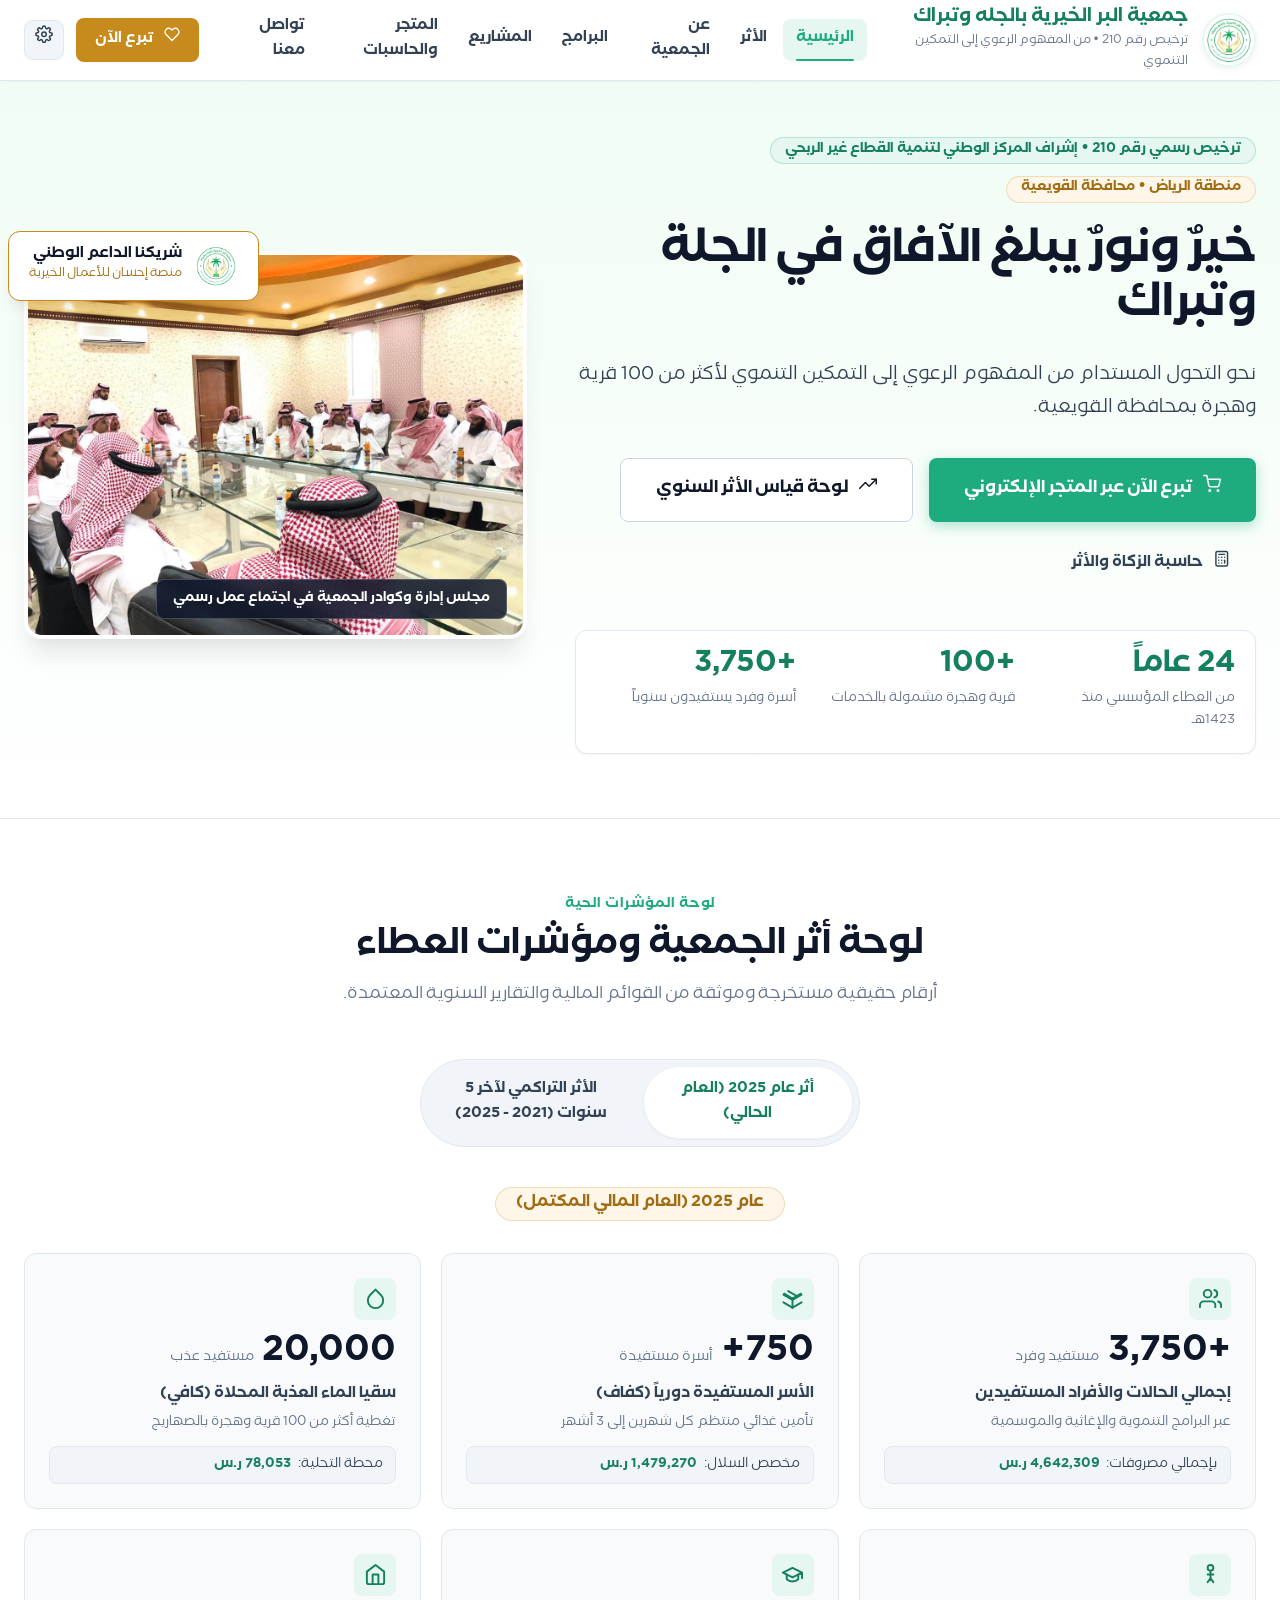
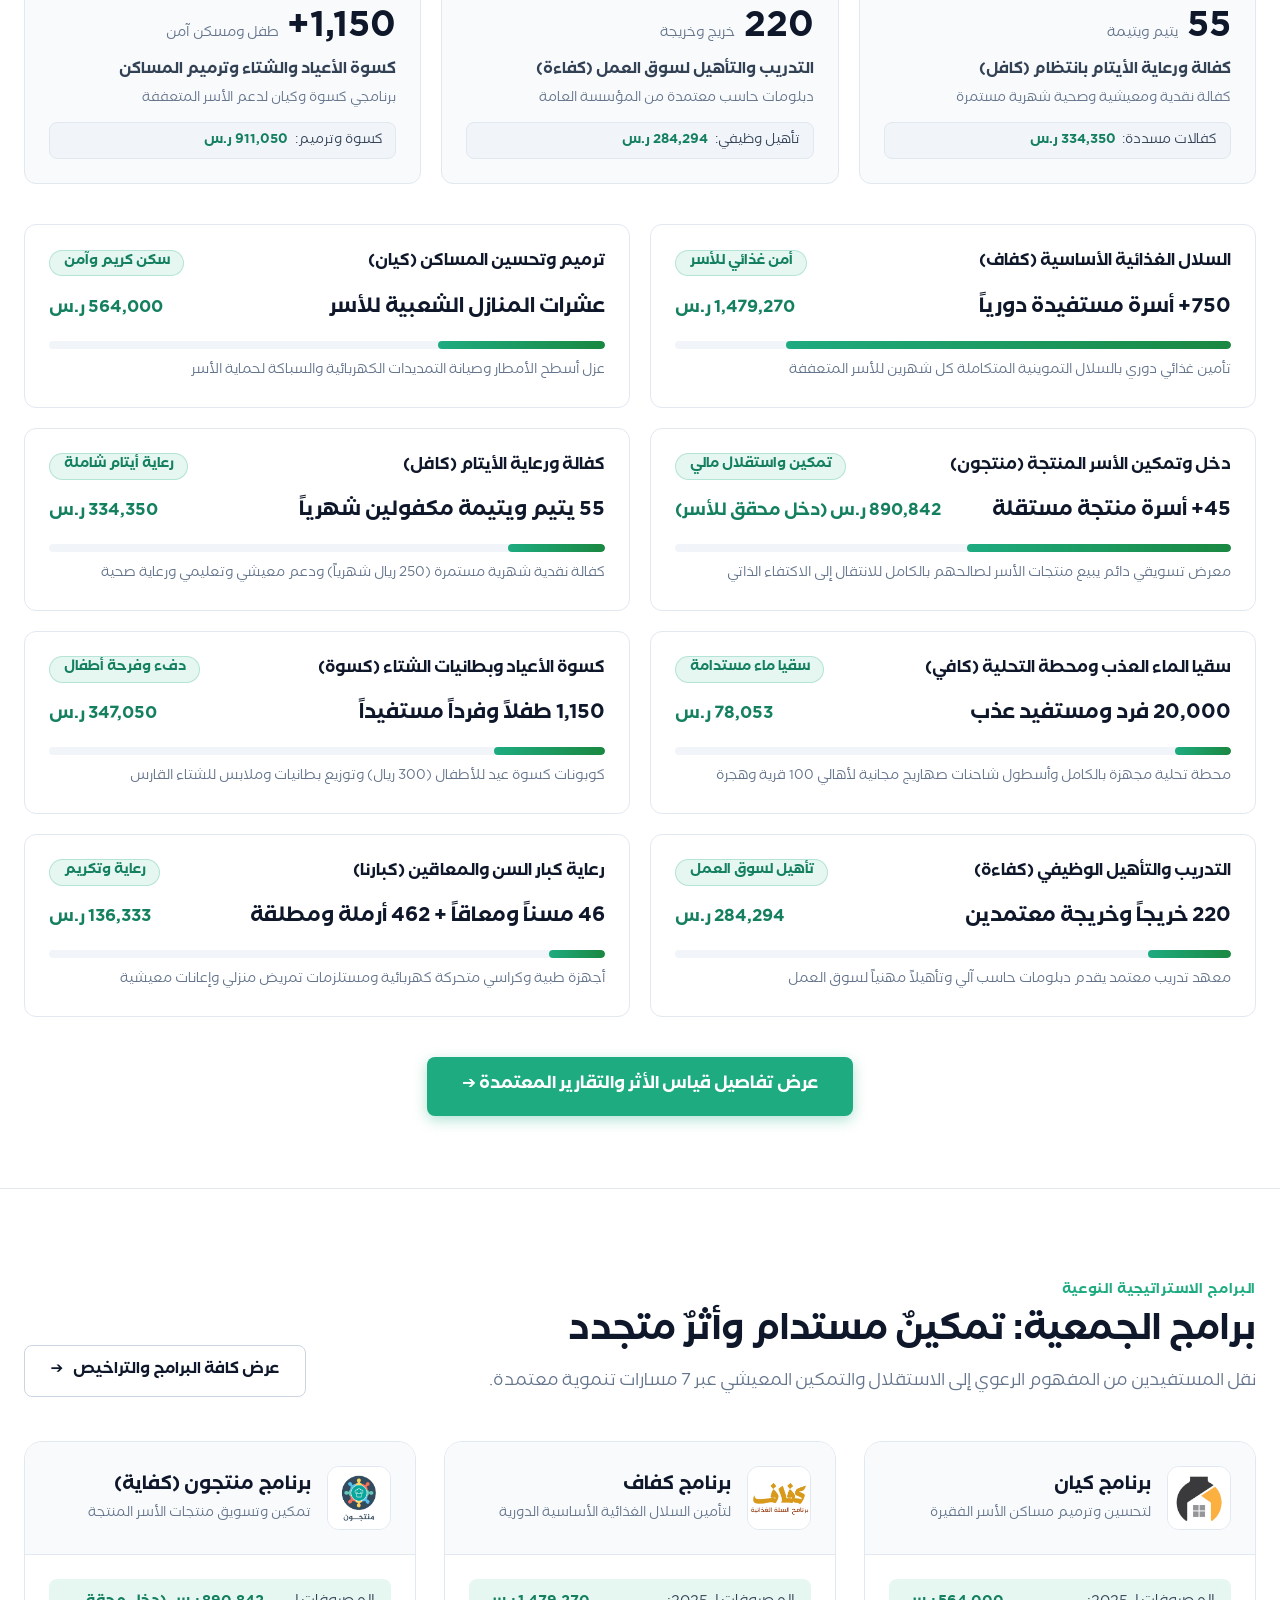
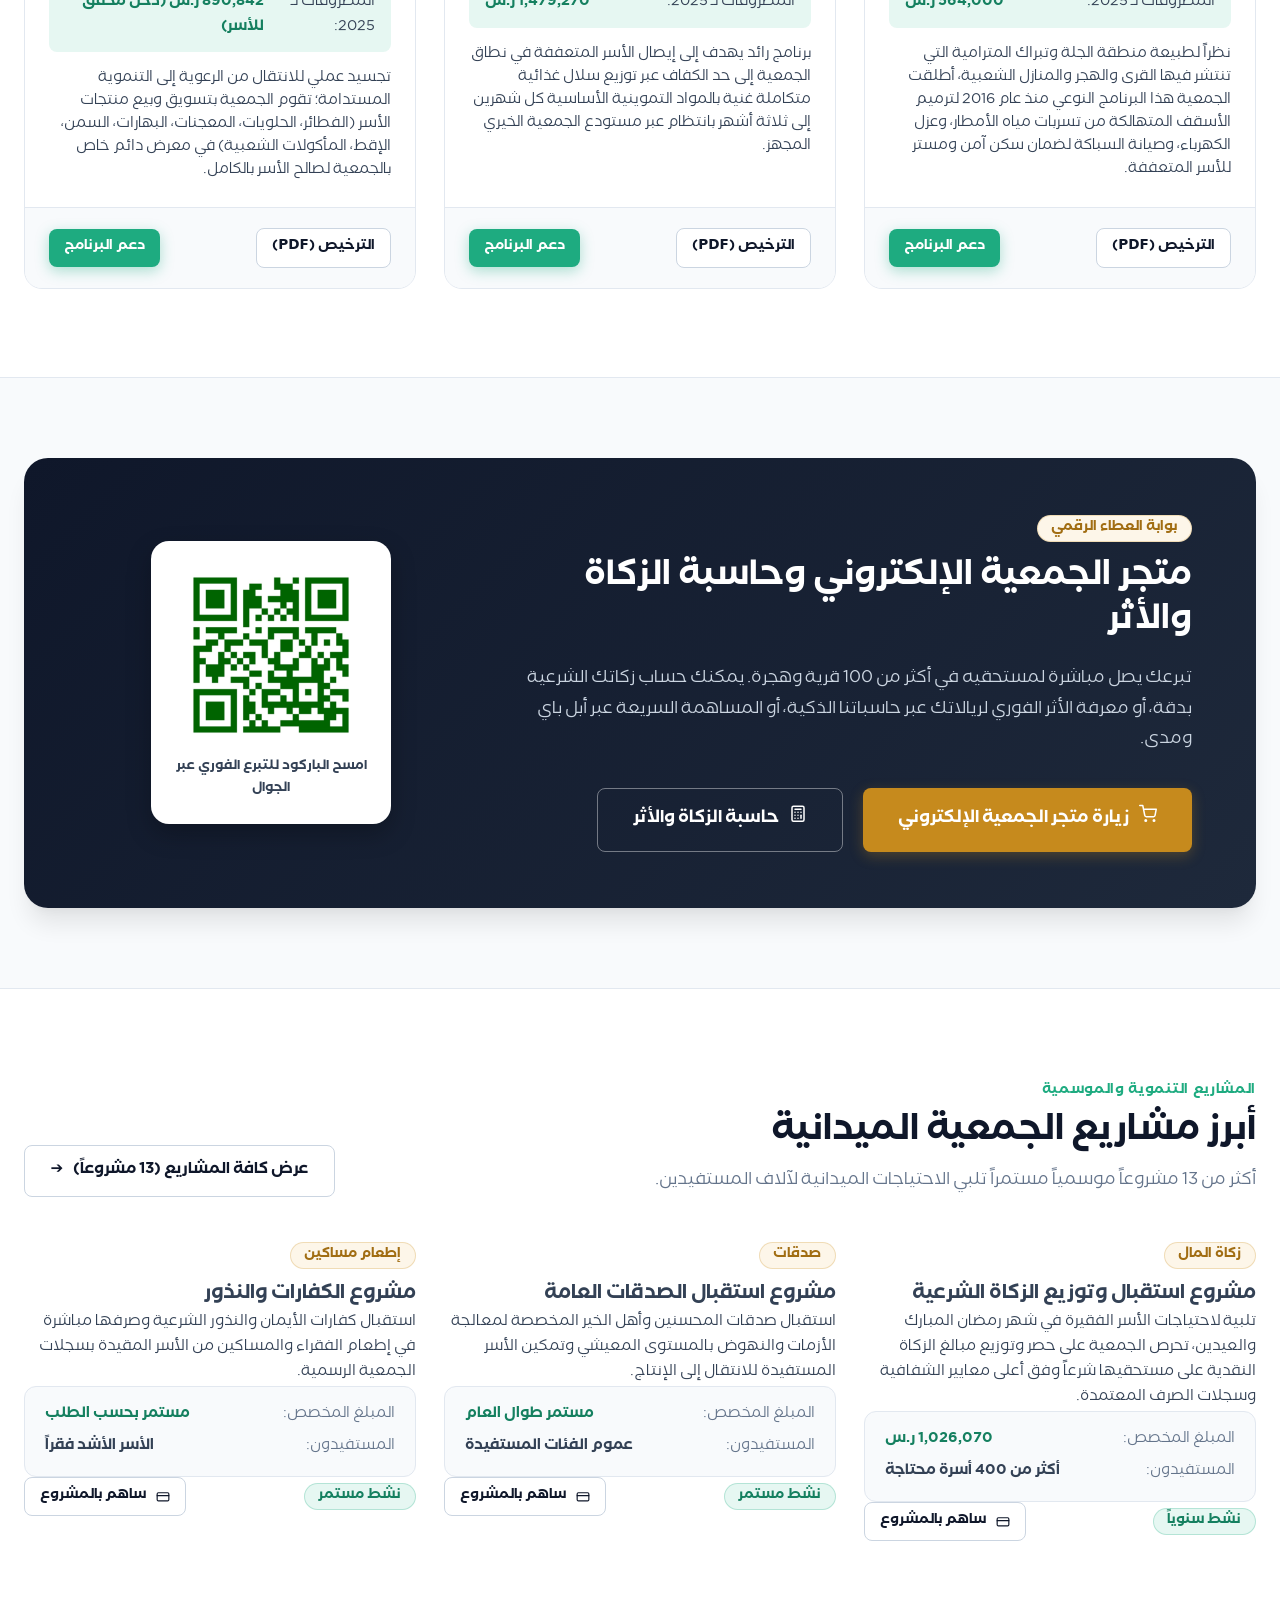
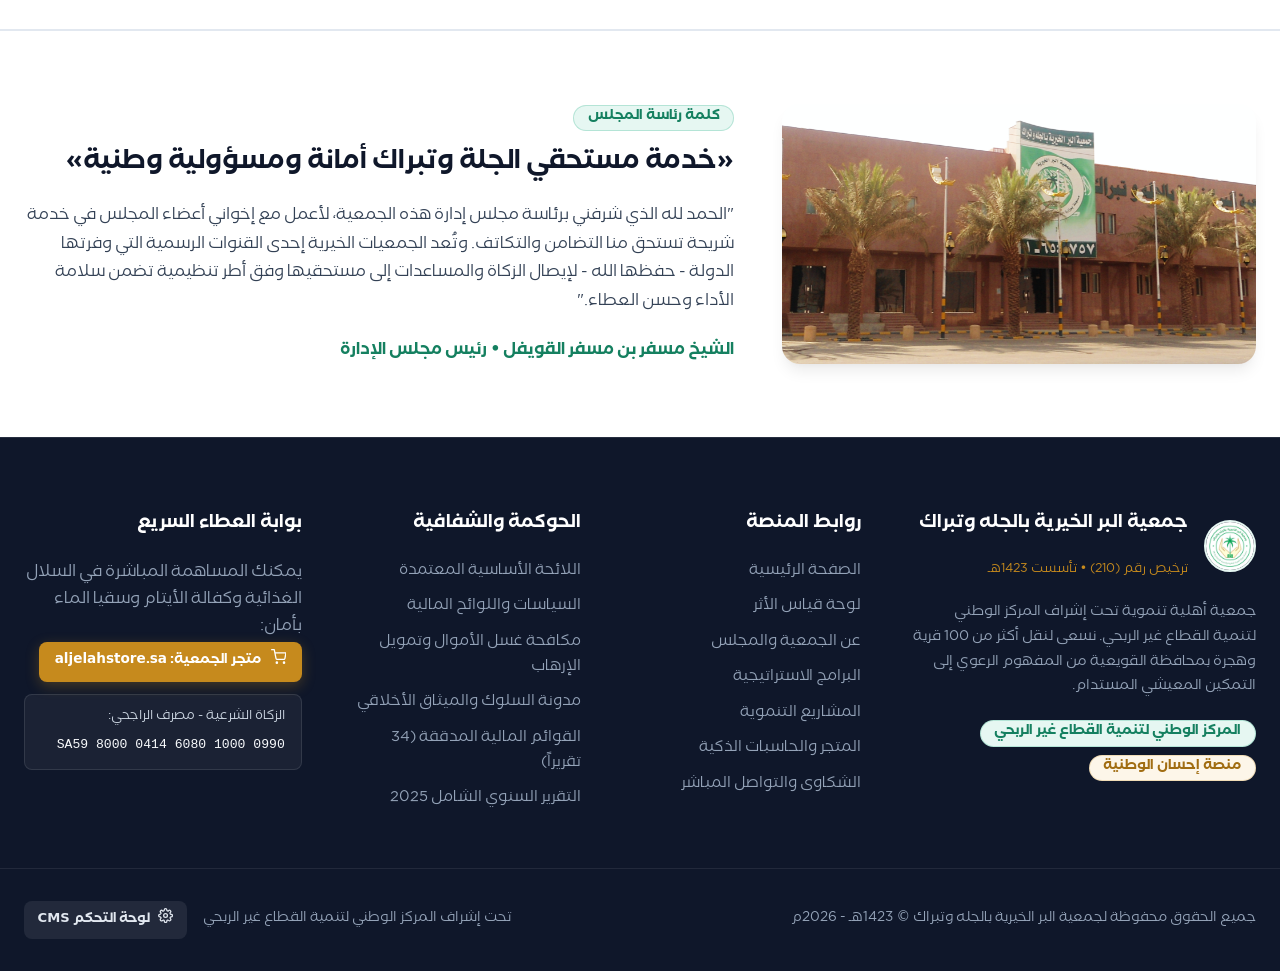
==== index.html @ cb722a80 "feat: complete digital platform and full admin CMS suite for Al-Jelah & Tebrak Charity Society (Lice" ====
<!DOCTYPE html>
<html lang="ar" dir="rtl">
<head>
  <meta charset="UTF-8">
  <meta name="viewport" content="width=device-width, initial-scale=1.0">
  <meta http-equiv="X-UA-Compatible" content="ie=edge">
  <title>جمعية البر الخيرية بالجله وتبراك | ترخيص رقم 210</title>
  <meta name="description" content="البوابة الرسمية لجمعية البر الخيرية بالجله وتبراك - ترخيص رقم 210. من المفهوم الرعوي إلى التمكين التنموي لأكثر من 100 قرية وهجرة بمحافظة القويعية.">

  <!-- Favicon -->
  <link rel="icon" type="image/jpeg" href="assets/favicon-32x32.jpeg">
  <link rel="apple-touch-icon" href="assets/favicon-180x180.jpeg">

  <!-- Stylesheet -->
  <link rel="stylesheet" href="css/style.css">
</head>
<body>

  <!-- Accessibility Skip Link -->
  <a href="#main-content" class="skip-link">تخطي إلى المحتوى الرئيسي</a>

  <!-- Main Sticky Header -->
  <header class="site-header">
    <div class="container header-container">
      <a href="#home" class="brand-identity">
        <img src="assets/cropped-logo-emblem.jpeg" alt="شعار جمعية البر الخيرية بالجله وتبراك" class="brand-logo-img">
        <div class="brand-text-block">
          <span class="brand-title-ar">جمعية البر الخيرية بالجله وتبراك</span>
          <span class="brand-meta-sub">ترخيص رقم 210 • من المفهوم الرعوي إلى التمكين التنموي</span>
        </div>
      </a>

      <!-- Desktop & Mobile Navigation -->
      <nav class="main-nav" aria-label="التنقل الرئيسي">
        <a href="#home" class="nav-link active">الرئيسية</a>
        <a href="#impact" class="nav-link">الأثر</a>
        <a href="#about" class="nav-link">عن الجمعية</a>
        <a href="#programs" class="nav-link">البرامج</a>
        <a href="#projects" class="nav-link">المشاريع</a>
        <a href="#store" class="nav-link">المتجر والحاسبات</a>
        <a href="#contact" class="nav-link">تواصل معنا</a>
      </nav>

      <div class="header-actions">
        <a href="https://aljelahstore.sa" target="_blank" rel="noopener noreferrer" class="btn btn-store-nav">
          <span id="nav-btn-icon"></span>
          <span>تبرع الآن</span>
        </a>
        <a href="admin.html" class="header-admin-quick-btn" title="لوحة التحكم">
          <span id="nav-admin-icon"></span>
        </a>
        <button id="mobile-menu-toggle-btn" class="mobile-menu-toggle" aria-label="فتح القائمة المتنقلة">
          <span id="mobile-menu-icon"></span>
        </button>
      </div>
    </div>
  </header>

  <!-- Mobile Navigation Backdrop Overlay -->
  <div id="mobile-nav-backdrop" class="mobile-nav-backdrop"></div>

  <!-- Main Dynamic SPA Content -->
  <main id="main-content">

    <!-- ======================================================================
         VIEW 1: الرئيسية (Home View)
         ====================================================================== -->
    <section id="view-home" class="view-section active">
      <!-- Hero Section with Authentic Cadres Collective Photo & Building -->
      <div class="hero-section">
        <div class="container hero-grid">
          <div class="hero-copy">
            <div class="hero-badge-row">
              <span id="hero-badge-tag" class="badge badge-primary">مسجلة بوزارة الموارد البشرية والمركز الوطني برقم 210</span>
              <span class="badge badge-gold">منطقة الرياض • محافظة القويعية</span>
            </div>
            <h1 id="hero-title-text" class="hero-title">
              خيرٌ ونورٌ يبلغ الآفاق في <span class="highlight">الجلة وتبراك</span>
            </h1>
            <p id="hero-subtitle-text" class="hero-subtitle">
              تسعى الجمعية إلى دعم الفقراء وتمكين الأسر المحتاجة للوصول إلى الخدمات الأساسية، ومعالجة الأسباب الجذرية للفقر وسوء المعيشة من خلال برامج تنموية مدروسة لنقل المجتمع المحيط من المفهوم الرعوي إلى المفهوم التنموي المستدام.
            </p>
            <div class="hero-ctas">
              <a href="https://aljelahstore.sa" target="_blank" rel="noopener noreferrer" class="btn btn-primary btn-lg">
                <span class="hero-cta-cart-icon"></span>
                <span>تبرع الآن عبر المتجر الإلكتروني</span>
              </a>
              <a href="#impact" class="btn btn-outline btn-lg">
                <span class="hero-cta-impact-icon"></span>
                <span>لوحة قياس الأثر السنوي</span>
              </a>
              <a href="#store" class="btn btn-ghost">
                <span class="hero-cta-calc-icon"></span>
                <span>حاسبة الزكاة والأثر</span>
              </a>
            </div>

            <!-- Stats Mini Banner -->
            <div class="hero-stats-banner">
              <div class="hero-stat-card">
                <span id="hero-stat-years-val" class="hero-stat-number">24 عاماً</span>
                <span class="hero-stat-label">من العطاء المؤسسي منذ 1423هـ</span>
              </div>
              <div class="hero-stat-card">
                <span id="hero-stat-villages-val" class="hero-stat-number">+100</span>
                <span class="hero-stat-label">قرية وهجرة مشمولة بالخدمات</span>
              </div>
              <div class="hero-stat-card">
                <span id="hero-stat-beneficiaries-val" class="hero-stat-number">+3,750</span>
                <span class="hero-stat-label">أسرة وفرد يستفيدون سنوياً</span>
              </div>
            </div>
          </div>

          <!-- Hero Real Collective Photo Asset -->
          <div class="hero-visual-card">
            <div class="hero-float-badge">
              <img src="assets/cropped-logo-emblem.jpeg" alt="شعار الجمعية" class="icon-emblem">
              <div class="hero-float-text">
                <h4>شريكنا الداعم الوطني</h4>
                <p>منصة إحسان للأعمال الخيرية</p>
              </div>
            </div>
            <div class="hero-main-photo-frame">
              <img id="hero-team-img" src="assets/Dp9qjadXQAEfX3C.jpg" alt="مجلس إدارة وكوادر جمعية البر الخيرية بالجله وتبراك" class="hero-cadre-photo">
              <div class="hero-photo-tag">مجلس إدارة وكوادر الجمعية في اجتماع عمل رسمي</div>
            </div>
          </div>
        </div>
      </div>

      <!-- Impact Dashboard Section (Toggleable: Current Year vs 5 Years) -->
      <div class="impact-dashboard-section">
        <div class="container">
          <div class="section-head">
            <span class="section-eyebrow">لوحة المؤشرات الحية</span>
            <h2 class="section-title">لوحة أثر الجمعية ومؤشرات العطاء</h2>
            <p class="section-desc">أرقام حقيقية مستخرجة وموثقة من القوائم المالية والتقارير السنوية المعتمدة.</p>
          </div>

          <!-- Dashboard Switcher Toggle -->
          <div class="dashboard-toggle-bar">
            <button id="btn-impact-current" class="dashboard-toggle-btn active">أثر عام 2025 (العام الحالي)</button>
            <button id="btn-impact-five" class="dashboard-toggle-btn">الأثر التراكمي لآخر 5 سنوات (2021 - 2025)</button>
          </div>

          <div style="text-align: center; margin-bottom: 2rem;">
            <span id="impact-period-label" class="badge badge-gold" style="font-size: 1rem; padding: 0.5rem 1.25rem;">
              عام 2025 (العام المالي المكتمل)
            </span>
          </div>

          <!-- Key 6 Primary Balanced Dual Impact Cards -->
          <div class="dashboard-key-kpis">
            <!-- Card 1: Total Cases & Beneficiaries -->
            <div class="kpi-metric-card">
              <div class="kpi-icon-pill" id="home-kpi-icon-cases"></div>
              <div>
                <span id="kpi-beneficiaries-val" class="kpi-value-huge">+3,750</span>
                <span class="kpi-unit">مستفيد وفرد</span>
              </div>
              <div class="kpi-title">إجمالي الحالات والأفراد المستفيدين</div>
              <div class="kpi-subtext">عبر البرامج التنموية والإغاثية والموسمية</div>
              <div class="kpi-card-financial-tag">
                <span>بإجمالي مصروفات:</span>
                <strong id="kpi-disbursed-val">4,642,309 ر.س</strong>
              </div>
            </div>

            <!-- Card 2: Periodic Families (Kafaf) -->
            <div class="kpi-metric-card">
              <div class="kpi-icon-pill" id="home-kpi-icon-families"></div>
              <div>
                <span id="kpi-families-val" class="kpi-value-huge">750+</span>
                <span class="kpi-unit">أسرة مستفيدة</span>
              </div>
              <div class="kpi-title">الأسر المستفيدة دورياً (كفاف)</div>
              <div class="kpi-subtext">تأمين غذائي منتظم كل شهرين إلى 3 أشهر</div>
              <div class="kpi-card-financial-tag">
                <span>مخصص السلال:</span>
                <strong id="kpi-families-tag">1,479,270 ر.س</strong>
              </div>
            </div>

            <!-- Card 3: Water Beneficiaries (Kafi) -->
            <div class="kpi-metric-card">
              <div class="kpi-icon-pill" id="home-kpi-icon-water"></div>
              <div>
                <span id="kpi-water-val" class="kpi-value-huge">20,000</span>
                <span class="kpi-unit">مستفيد عذب</span>
              </div>
              <div class="kpi-title">سقيا الماء العذبة المحلاة (كافي)</div>
              <div class="kpi-subtext">تغطية أكثر من 100 قرية وهجرة بالصهاريج</div>
              <div class="kpi-card-financial-tag">
                <span>محطة التحلية:</span>
                <strong id="kpi-water-tag">78,053 ر.س</strong>
              </div>
            </div>

            <!-- Card 4: Orphans Sponsorship (Kafel) -->
            <div class="kpi-metric-card">
              <div class="kpi-icon-pill" id="home-kpi-icon-orphans"></div>
              <div>
                <span id="kpi-orphans-val" class="kpi-value-huge">55</span>
                <span class="kpi-unit">يتيم ويتيمة</span>
              </div>
              <div class="kpi-title">كفالة ورعاية الأيتام بانتظام (كافل)</div>
              <div class="kpi-subtext">كفالة نقدية ومعيشية وصحية شهرية مستمرة</div>
              <div class="kpi-card-financial-tag">
                <span>كفالات مسددة:</span>
                <strong id="kpi-orphans-tag">334,350 ر.س</strong>
              </div>
            </div>

            <!-- Card 5: Vocational & Computer Training (Kafaa) -->
            <div class="kpi-metric-card">
              <div class="kpi-icon-pill" id="home-kpi-icon-training"></div>
              <div>
                <span id="kpi-training-val" class="kpi-value-huge">220</span>
                <span class="kpi-unit">خريج وخريجة</span>
              </div>
              <div class="kpi-title">التدريب والتأهيل لسوق العمل (كفاءة)</div>
              <div class="kpi-subtext">دبلومات حاسب معتمدة من المؤسسة العامة</div>
              <div class="kpi-card-financial-tag">
                <span>تأهيل وظيفي:</span>
                <strong id="kpi-training-tag">284,294 ر.س</strong>
              </div>
            </div>

            <!-- Card 6: Clothing & Housing (Keswa & Keyan) -->
            <div class="kpi-metric-card">
              <div class="kpi-icon-pill" id="home-kpi-icon-housing"></div>
              <div>
                <span id="kpi-housing-val" class="kpi-value-huge">1,150+</span>
                <span class="kpi-unit">طفل ومسكن آمن</span>
              </div>
              <div class="kpi-title">كسوة الأعياد والشتاء وترميم المساكن</div>
              <div class="kpi-subtext">برنامجي كسوة وكيان لدعم الأسر المتعففة</div>
              <div class="kpi-card-financial-tag">
                <span>كسوة وترميم:</span>
                <strong id="kpi-housing-tag">911,050 ر.س</strong>
              </div>
            </div>
          </div>

          <!-- Sector Breakdown Progress Grid -->
          <div id="impact-breakdown-container" class="dashboard-breakdown-grid">
            <!-- Dynamically populated from data.js -->
          </div>

          <div style="text-align: center; margin-top: 2.5rem;">
            <a href="#impact" class="btn btn-primary btn-lg">عرض تفاصيل قياس الأثر والتقارير المعتمدة ➔</a>
          </div>
        </div>
      </div>

      <!-- Featured Strategic Programs Section -->
      <div class="featured-programs-section">
        <div class="container">
          <div class="section-head-split">
            <div>
              <span class="section-eyebrow">البرامج الاستراتيجية النوعية</span>
              <h2 class="section-title">برامج الجمعية: تمكينٌ مستدام وأثرٌ متجدد</h2>
              <p class="section-desc">نقل المستفيدين من المفهوم الرعوي إلى الاستقلال والتمكين المعيشي عبر 7 مسارات تنموية معتمدة.</p>
            </div>
            <a href="#programs" class="btn btn-outline">
              <span>عرض كافة البرامج والتراخيص</span>
              <span class="icon-arrow">➔</span>
            </a>
          </div>

          <div id="home-programs-highlights" class="programs-grid-clean">
            <!-- Dynamically populated from data.js -->
          </div>
        </div>
      </div>

      <!-- Dedicated Store Callout Section (مساحة مخصصة وأنيقة لمتجر الجمعية والحاسبات) -->
      <div class="home-store-callout-section">
        <div class="container">
          <div class="store-callout-card">
            <div class="store-callout-content">
              <span class="badge badge-gold">بوابة العطاء الرقمي</span>
              <h3 class="store-callout-title">متجر الجمعية الإلكتروني وحاسبة الزكاة والأثر</h3>
              <p class="store-callout-desc">
                تبرعك يصل مباشرة لمستحقيه في أكثر من 100 قرية وهجرة. يمكنك حساب زكاتك الشرعية بدقة، أو معرفة الأثر الفوري لريالاتك عبر حاسباتنا الذكية، أو المساهمة السريعة عبر أبل باي ومدى.
              </p>
              <div class="store-callout-actions">
                <a href="https://aljelahstore.sa" target="_blank" rel="noopener noreferrer" class="btn btn-secondary btn-lg">
                  <span id="callout-cart-icon"></span>
                  <span>زيارة متجر الجمعية الإلكتروني</span>
                </a>
                <a href="#store" class="btn btn-outline btn-lg store-callout-calc-btn">
                  <span id="callout-calc-icon"></span>
                  <span>حاسبة الزكاة والأثر</span>
                </a>
              </div>
            </div>

            <div class="store-callout-qr">
              <div class="qr-preview-box">
                <img src="assets/barcode-store-300x300.png" alt="باركود متجر جمعية البر بالجله وتبراك" class="qr-preview-img">
                <span class="qr-label">امسح الباركود للتبرع الفوري عبر الجوال</span>
              </div>
            </div>
          </div>
        </div>
      </div>

      <!-- Featured Projects Section (Full Width Balanced Grid) -->
      <div class="featured-projects-section">
        <div class="container">
          <div class="section-head-split">
            <div>
              <span class="section-eyebrow">المشاريع التنموية والموسمية</span>
              <h2 class="section-title">أبرز مشاريع الجمعية الميدانية</h2>
              <p class="section-desc">أكثر من 13 مشروعاً موسمياً مستمراً تلبي الاحتياجات الميدانية لآلاف المستفيدين.</p>
            </div>
            <a href="#projects" class="btn btn-outline">
              <span>عرض كافة المشاريع (13 مشروعاً)</span>
              <span class="icon-arrow">➔</span>
            </a>
          </div>

          <div id="home-projects-highlights" class="projects-grid-clean">
            <!-- Dynamically populated from data.js -->
          </div>
        </div>
      </div>

      <!-- Leadership Statement Section -->
      <div style="background: #FFFFFF; padding: 4.5rem 0; border-top: 1px solid var(--color-border);">
        <div class="container" style="display: grid; grid-template-columns: 0.8fr 1.2fr; gap: 3rem; align-items: center;">
          <div>
            <img id="hero-bldg-img" src="assets/building-e1592208490220.png" alt="مقر جمعية البر الخيرية بالجله وتبراك" style="border-radius: var(--radius-lg); box-shadow: var(--shadow-lg); width: 100%; height: 260px; object-fit: cover;">
          </div>
          <div>
            <span class="badge badge-primary">كلمة رئاسة المجلس</span>
            <h3 style="font-size: 1.6rem; font-weight: 700; color: var(--color-text-title); margin: 0.75rem 0 1rem;">
              «خدمة مستحقي الجلة وتبراك أمانة ومسؤولية وطنية»
            </h3>
            <p style="font-size: 1rem; color: var(--color-text-body); line-height: 1.8; margin-bottom: 1.25rem;">
              "الحمد لله الذي شرفني برئاسة مجلس إدارة هذه الجمعية، لأعمل مع إخواني أعضاء المجلس في خدمة شريحة تستحق منا التضامن والتكاتف. وتُعد الجمعيات الخيرية إحدى القنوات الرسمية التي وفرتها الدولة - حفظها الله - لإيصال الزكاة والمساعدات إلى مستحقيها وفق أطر تنظيمية تضمن سلامة الأداء وحسن العطاء."
            </p>
            <div style="font-weight: 700; color: var(--color-primary-dark);">الشيخ مسفر بن مسفر القويفل • رئيس مجلس الإدارة</div>
          </div>
        </div>
      </div>
    </section>

    <!-- ======================================================================
         VIEW 2: صفحة الأثر (Impact & KPIs View)
         ====================================================================== -->
    <section id="view-impact" class="view-section">
      <div class="container" style="padding: 4rem 1.5rem;">
        <div class="section-head">
          <span class="section-eyebrow">مؤشرات الأثر والإنجاز الميداني</span>
          <h2 class="section-title">أثر الجمعية التنموي والإنساني بالأرقام المعتمدة</h2>
          <p class="section-desc">
            نظام رصد وتقييم أثر التدخلات الخيرية والتنموية في أكثر من 100 قرية وهجرة بمركز الجلة وتبراك.
          </p>
        </div>

        <!-- Geographic Reach Card -->
        <div style="background: #FFFFFF; border: 1px solid var(--color-border); border-radius: var(--radius-xl); padding: 2.5rem; margin-bottom: 3rem; box-shadow: var(--shadow-sm);">
          <div style="display: flex; justify-content: space-between; align-items: center; margin-bottom: 1.5rem; flex-wrap: wrap; gap: 1rem;">
            <div>
              <span class="badge badge-gold">التغطية الجغرافية</span>
              <h3 style="font-size: 1.5rem; font-weight: 700; color: var(--color-text-title); margin-top: 0.5rem;">
                نطاق خدمات يمتد لأكثر من 100 قرية وهجرة
              </h3>
            </div>
            <span class="badge badge-primary" style="font-size: 0.95rem; padding: 0.5rem 1rem;">من حدود المزاحمية حتى القويعية</span>
          </div>
          <p style="color: var(--color-text-body); font-size: 0.95rem; line-height: 1.8; margin-bottom: 1.5rem;">
            يمتد نطاق خدمات الجمعية بمركز الجلة وتبراك على طريق مكة السريع (مخرج 14) ليشمل القرى والهجر التالية: 
            <strong>الجلة، تبراك، حلاة الجلة، قنيفذاء، الشدادية، الزهوة، جفن، ضب، حضينان، القرارة، الخبراء، فهاق، البيان، اللغفية، الشلوي، مشرفة، الخنافر، الخالدية، الوسطى، النباه، أم طليح، الروضة، السلمانية، السالمية، المانعية، الرفيعة، المرانية، آل راجح، العلياء، النطعان، الجديدة، آل حارث، العنادية، الزهرة، الصيهد، العماج، عشق بن شفلوت، المشاعلة، ذيب بن شفلوت، الأبرقية، الظافرية، عفرية، الخفق الجنوبي، الخلايق، الحوطة، النخيل، الشذوانية، لؤلؤة الجلة، الزبيرة، المعمورة، الضياغم، آل ظبية، نجد، الريان، الحمضة، البينة، ظلماء، البرحية، الحراضة، آل عفيص، سلطانة، بن نومة، الكمر، اللغف، مصيقرة، الكلا، آل مانعة، وغيرها من الهجر.</strong>
          </p>
        </div>

        <!-- KPI Breakdown by Strategic Goals (Human Scale First) -->
        <div style="display: grid; grid-template-columns: repeat(3, 1fr); gap: 1.5rem; margin-bottom: 3rem;">
          <div class="bento-cell">
            <span class="badge badge-primary">الأمن الغذائي للأسر</span>
            <div style="font-size: 2.2rem; font-weight: 700; color: var(--color-primary-dark); margin: 0.75rem 0;">750+ أسرة مكفولة</div>
            <h4 style="font-weight: 700; font-size: 1.05rem;">سلال كفاف بمخصص: 1,479,270 ر.س</h4>
            <p class="bento-desc">توزيع سلال تموينية متكاملة كل شهرين إلى ثلاثة أشهر لضمان أمن واستقرار الأسر المتعففة في أكثر من 100 قرية.</p>
          </div>

          <div class="bento-cell">
            <span class="badge badge-gold">السكن الكريم وتأهيل المنازل</span>
            <div style="font-size: 2.2rem; font-weight: 700; color: var(--color-secondary-dark); margin: 0.75rem 0;">عشرات المنازل الشعبية</div>
            <h4 style="font-weight: 700; font-size: 1.05rem;">صيانة وترميم الأسقف بمبلغ: 564,000 ر.س</h4>
            <p class="bento-desc">إصلاح أسطح وعوازل الأمطار وصيانة التمديدات الكهربائية والسباكة للمنازل لحمايتهم من أخطار السيول والطقس.</p>
          </div>

          <div class="bento-cell">
            <span class="badge badge-indigo">التمكين والإنتاج الذاتي</span>
            <div style="font-size: 2.2rem; font-weight: 700; color: var(--color-indigo); margin: 0.75rem 0;">45+ أسرة منتجة مستقلة</div>
            <h4 style="font-weight: 700; font-size: 1.05rem;">دخل محقق للأسر بلغ: 890,842 ر.س</h4>
            <p class="bento-desc">تسويق وبيع منتجات الأسر في معرض الجمعية الدائم، مما نقلهم من تلقي المساعدات إلى الاستقلال المالي والإنتاج.</p>
          </div>
        </div>

        <!-- Additional KPI Cards (Cases & Beneficiaries Prominent) -->
        <div style="display: grid; grid-template-columns: repeat(4, 1fr); gap: 1.25rem;">
          <div class="kpi-metric-card">
            <span class="kpi-value-huge">55</span>
            <span class="kpi-unit">يتيم ويتيمة</span>
            <div class="kpi-title">كفالة ورعاية الأيتام بانتظام</div>
            <div class="kpi-subtext">كفالة نقدية شهرية بمخصص: <strong>334,350 ريال</strong></div>
          </div>
          <div class="kpi-metric-card">
            <span class="kpi-value-huge">1,150</span>
            <span class="kpi-unit">طفل ومستفيد</span>
            <div class="kpi-title">كسوة الأعياد وبطانيات الشتاء</div>
            <div class="kpi-subtext">كسوة للأطفال وبطانيات بمخصص: <strong>347,050 ريال</strong></div>
          </div>
          <div class="kpi-metric-card">
            <span class="kpi-value-huge">220</span>
            <span class="kpi-unit">خريج وخريجة</span>
            <div class="kpi-title">التدريب والتأهيل لسوق العمل</div>
            <div class="kpi-subtext">دبلومات حاسب معتمدة بمصروفات: <strong>284,294 ريال</strong></div>
          </div>
          <div class="kpi-metric-card">
            <span class="kpi-value-huge">46+</span>
            <span class="kpi-unit">مسناً ومعاقاً وأرملة</span>
            <div class="kpi-title">رعاية كبار السن والمعاقين</div>
            <div class="kpi-subtext">أجهزة ومستلزمات طبية بمبلغ: <strong>136,333 ريال</strong></div>
          </div>
        </div>
      </div>
    </section>

    <!-- ======================================================================
         VIEW 3: عن الجمعية (About Us View)
         ====================================================================== -->
    <section id="view-about" class="view-section">
      <div class="container" style="padding: 4rem 1.5rem;">
        <div class="section-head">
          <span class="section-eyebrow">منظومة الحوكمة والشفافية</span>
          <h2 class="section-title">عن جمعية البر الخيرية بالجله وتبراك</h2>
          <p class="section-desc">
            تأسست بقرار معالي وزير الشؤون الاجتماعية رقم 210 وتاريخ 1423/12/06هـ تحت إشراف المركز الوطني لتنمية القطاع غير الربحي.
          </p>
        </div>

        <!-- Subnav Filter Tabs -->
        <div class="about-subnav-bar">
          <button class="about-subnav-btn active" data-about-tab="overview">نظرة عامة والنشأة</button>
          <button class="about-subnav-btn" data-about-tab="board">مجلس الإدارة</button>
          <button class="about-subnav-btn" data-about-tab="assembly">الجمعية العمومية</button>
          <button class="about-subnav-btn" data-about-tab="committees">اللجان العاملة</button>
          <button class="about-subnav-btn" data-about-tab="governance">اللوائح والسياسات</button>
          <button class="about-subnav-btn" data-about-tab="reports">التقارير السنوية</button>
          <button class="about-subnav-btn" data-about-tab="financial">التقارير المالية والميزانيات</button>
        </div>

        <!-- Tab 1: Overview -->
        <div id="about-panel-overview" class="about-tab-content">
          <div style="background: #FFFFFF; border: 1px solid var(--color-border); border-radius: var(--radius-xl); padding: 2.5rem; margin-bottom: 2rem;">
            <h3 style="font-size: 1.5rem; font-weight: 700; color: var(--color-text-title); margin-bottom: 1rem;">
              رسالتنا ومسؤوليتنا الاجتماعية
            </h3>
            <p style="font-size: 1.05rem; line-height: 1.9; color: var(--color-text-body); margin-bottom: 1.5rem;">
              تأسست الجمعية طبقاً لأحكام لائحة الجمعيات والمؤسسات الخيرية بقرار من معالي وزير الشؤون الاجتماعية رقم 210 في السادس من شهر ذي الحجة لعام 1423هـ لتنطلق في مسؤولياتها تجاه العمل الاجتماعي في نطاق عملها بمركز الجلة وتبراك ومحافظة القويعية.
            </p>
            <p style="font-size: 1.05rem; line-height: 1.9; color: var(--color-text-body);">
              تسعى الجمعية إلى دعم الفقراء وتمكين الأسر المحتاجة للوصول إلى الخدمات الأساسية، ومعالجة الأسباب الجذرية للفقر وسوء المعيشة من خلال برامج تنموية مدروسة لنقل المجتمع المحيط من المفهوم الرعوي إلى المفهوم التنموي الذي يحقق لهم عيشة كريمة مناسبة ومستقرة.
            </p>
          </div>
        </div>

        <!-- Tab 2: Board Members -->
        <div id="about-panel-board" class="about-tab-content" style="display: none;">
          <div style="margin-bottom: 1.5rem; display: flex; justify-content: space-between; align-items: center; flex-wrap: wrap; gap: 1rem;">
            <div>
              <h3 style="font-size: 1.4rem; font-weight: 700;">أعضاء مجلس الإدارة للدورة الحالية</h3>
              <p style="color: var(--color-text-muted); font-size: 0.9rem;">معتمد بقرار ومحضر الجمعية العمومية</p>
            </div>
            <div style="display: flex; gap: 0.5rem; flex-wrap: wrap;">
              <a href="https://aljelah.com/wp-content/uploads/2026/05/20230خطاب-إعتماد-المجلس.pdf" target="_blank" rel="noopener noreferrer" class="btn btn-outline btn-sm">
                <span>خطاب اعتماد المجلس (PDF)</span>
              </a>
              <a href="https://aljelah.com/wp-content/uploads/2026/05/محضر-الحمعية-العمومية-العادية-للعام-2026م.pdf" target="_blank" rel="noopener noreferrer" class="btn btn-outline btn-sm">
                <span>محضر الجمعية العمومية للترشيح (PDF)</span>
              </a>
            </div>
          </div>
          <div id="about-board-container" class="board-grid">
            <!-- Dynamically populated from data.js -->
          </div>
        </div>

        <!-- Tab 3: General Assembly (40 Members) -->
        <div id="about-panel-assembly" class="about-tab-content" style="display: none;">
          <div style="background: #FFFFFF; border: 1px solid var(--color-border); border-radius: var(--radius-xl); padding: 2.5rem;">
            <div style="display: flex; justify-content: space-between; align-items: center; margin-bottom: 1.5rem; flex-wrap: wrap; gap: 1rem;">
              <div>
                <h3 style="font-size: 1.4rem; font-weight: 700;">أعضاء الجمعية العمومية (40 عضواً رسمياً)</h3>
                <p style="color: var(--color-text-muted); font-size: 0.9rem;">تتكون الجمعية العمومية لجمعية البر الخيرية بالجله وتبراك من الأعضاء التاليين المسجلين:</p>
              </div>
              <span class="badge badge-primary">سجل الأعضاء المعتمد</span>
            </div>
            <div id="about-assembly-container" class="assembly-tags-grid">
              <!-- Dynamically populated with 40 members -->
            </div>
          </div>
        </div>

        <!-- Tab 4: Working Committees -->
        <div id="about-panel-committees" class="about-tab-content" style="display: none;">
          <div id="about-committees-container">
            <!-- Dynamically populated from data.js -->
          </div>
        </div>

        <!-- Tab 5: Governance Policies & Bylaws (10 Chapters) -->
        <div id="about-panel-governance" class="about-tab-content" style="display: none;">
          <div style="margin-bottom: 1.5rem; display: flex; justify-content: space-between; align-items: center; flex-wrap: wrap; gap: 1rem;">
            <div>
              <span class="badge badge-gold">دليل الحوكمة واللوائح الأساسية</span>
              <h3 style="font-size: 1.4rem; font-weight: 700; margin-top: 0.5rem;">
                اللوائح والسياسات المعتمدة (طبقاً لنظام الجمعيات الأهلية)
              </h3>
              <p style="color: var(--color-text-muted); font-size: 0.95rem;">
                بناءً على محضر اجتماع مجلس الإدارة رقم (3) المتضمن اتخاذ الإجراءات اللازمة لحوكمة العمل، تتضمن الجمعية 10 لوائح وسياسات رئيسية:
              </p>
            </div>
            <button id="btn-open-gov-explorer" class="btn btn-primary" onclick="openGovernanceExplorerModal()">
              <span>فتح القائمة الشاملة لجميع اللوائح بأبوابها وبنودها</span>
            </button>
          </div>
          <div id="about-governance-container" class="governance-policy-list">
            <!-- Dynamically populated with 10 policy items -->
          </div>
        </div>

        <!-- Tab 6: Annual Reports -->
        <div id="about-panel-reports" class="about-tab-content" style="display: none;">
          <div style="display: grid; grid-template-columns: repeat(3, 1fr); gap: 1.5rem;">
            <div class="bento-cell">
              <span class="badge badge-primary">تقرير عام 2025</span>
              <h3 class="bento-title">التقرير السنوي الشامل 2025</h3>
              <p class="bento-desc">
                يحكي تقرير الجمعية السنوي الإنجازات التي حققتها الجمعية خلال العام المنصرم، وتفاصيل البرامج والمشاريع وحالتها وعدد المستفيدين (24 صفحة كاملة).
              </p>
              <div style="margin-top: 1.5rem;">
                <a href="https://aljelah.com/wp-content/uploads/2026/01/تقرير-الجمعية-الجديد.pdf" target="_blank" rel="noopener noreferrer" class="btn btn-primary btn-sm">
                  <span>تحميل التقرير (PDF)</span>
                </a>
              </div>
            </div>

            <div class="bento-cell">
              <span class="badge badge-gold">تقرير عام 2020</span>
              <h3 class="bento-title">التقرير السنوي 2020</h3>
              <p class="bento-desc">
                يوثق برامج الإغاثة والتدخلات الاجتماعية في مركز الجلة وتبراك خلال عام الجائحة، والمساعدات الطارئة (22 صفحة).
              </p>
              <div style="margin-top: 1.5rem;">
                <a href="https://aljelah.com/wp-content/uploads/2026/01/التقرير-السنوي-2020.pdf" target="_blank" rel="noopener noreferrer" class="btn btn-outline btn-sm">
                  <span>تحميل التقرير (PDF)</span>
                </a>
              </div>
            </div>

            <div class="bento-cell">
              <span class="badge badge-indigo">الوثيقة التشغيلية</span>
              <h3 class="bento-title">الخطة التشغيلية الاستراتيجية</h3>
              <p class="bento-desc">
                الخطة المعتمدة لمسارات العمل الاجتماعي، والمؤشرات الكمية والنوعية لبرامج كفاف وكيان وكفاءة.
              </p>
              <div style="margin-top: 1.5rem;">
                <a href="https://aljelah.com/wp-content/uploads/2022/06/الخطة-التشغيلية.pdf" target="_blank" rel="noopener noreferrer" class="btn btn-outline btn-sm">
                  <span>تحميل الخطة التشغيلية (PDF)</span>
                </a>
              </div>
            </div>
          </div>
        </div>

        <!-- Tab 7: Financial Disclosures Archive (34 Audited Disclosures) -->
        <div id="about-panel-financial" class="about-tab-content" style="display: none;">
          <div style="margin-bottom: 1.5rem; display: flex; justify-content: space-between; align-items: center; flex-wrap: wrap; gap: 1rem;">
            <div>
              <h3 style="font-size: 1.4rem; font-weight: 700;">سجل القوائم المالية والميزانيات المدققة</h3>
              <p style="color: var(--color-text-muted); font-size: 0.9rem;">إفصاح مالي شفاف يشمل الميزانيات السنوية والتقارير الربعية من 2019 إلى 2026</p>
            </div>
            <span class="badge badge-primary">34 مستنداً مالياً رسمياً</span>
          </div>
          <div class="financial-table-wrapper">
            <table class="financial-table">
              <thead>
                <tr>
                  <th>السنة المالية</th>
                  <th>الفترة</th>
                  <th>نوع التقرير</th>
                  <th>الحالة والاعتماد</th>
                  <th>روابط التحميل المباشر</th>
                </tr>
              </thead>
              <tbody id="about-financial-tbody">
                <!-- Dynamically populated from data.js -->
              </tbody>
            </table>
          </div>
        </div>
      </div>
    </section>

    <!-- ======================================================================
         VIEW 4: متجر الجمعية والحاسبات (Store, Calculators & Volunteering)
         ====================================================================== -->
    <section id="view-store" class="view-section">
      <!-- Store Modern Bright Hero Banner -->
      <div class="store-hero-banner-modern">
        <div class="container store-hero-grid-modern">
          <div class="store-hero-copy">
            <span class="badge badge-gold">بوابة التبرع الرسمية المعتمدة</span>
            <h2 class="store-modern-title">
              متجر جمعية البر بالجله وتبراك الإلكتروني
            </h2>
            <p class="store-modern-desc">
              مساهمتك المباشرة تصنع فارقاً حقيقياً وفورياً في دعم الأسر المتعففة، كفالة الأيتام، صيانة وترميم المنازل، وسقيا الماء لأكثر من 100 قرية وهجرة. التبرع متاح بضغطة زر واحدة عبر أبل باي ومدى والبطاقات الائتمانية.
            </p>
            <div class="store-modern-cta-row">
              <a href="https://aljelahstore.sa" target="_blank" rel="noopener noreferrer" class="btn btn-secondary btn-lg">
                <span id="store-hero-cart-icon"></span>
                <span>الدخول لمتجر الجمعية المعتمد (aljelahstore.sa)</span>
              </a>
              <a href="#store-calc-section" class="btn btn-outline btn-lg">
                <span id="store-hero-calc-icon"></span>
                <span>الانتقال للحاسبات الذكية</span>
              </a>
            </div>
          </div>

          <!-- Store QR Code Direct Box -->
          <div class="store-qr-card-modern">
            <img src="assets/barcode-store-300x300.png" alt="باركود متجر جمعية البر بالجله وتبراك" class="store-qr-img-modern">
            <strong style="font-size: 1.05rem; color: var(--color-text-title); margin-top: 0.75rem;">امسح الباركود للتبرع الفوري</strong>
            <span style="font-size: 0.82rem; color: var(--color-text-muted); margin-top: 0.25rem;">
              يوجه هاتفك مباشرة لمتجر الجمعية المعتمد
            </span>
          </div>
        </div>
      </div>

      <!-- Store Impact Metrics Strip -->
      <div class="store-impact-dashboard-box">
        <div class="container">
          <div class="section-head" style="margin-bottom: 2.5rem;">
            <span class="section-eyebrow">إحصائيات العطاء الرقمي</span>
            <h3 class="section-title">لوحة أثر المتجر الإلكتروني والبوابة الرقمية</h3>
            <p class="section-desc">مؤشرات فورية ترصد حركة العطاء الرقمي والمشاريع التنموية الممولة عبر متجر الجمعية.</p>
          </div>

          <div class="dashboard-key-kpis" style="margin-bottom: 2rem;">
            <div class="kpi-metric-card">
              <div class="kpi-icon-pill" id="store-kpi-icon-card"></div>
              <div>
                <span id="store-kpi-total-val" class="kpi-value-huge">1,842,500</span>
                <span class="kpi-unit">ريال</span>
              </div>
              <div class="kpi-title">إجمالي التبرعات عبر المتجر</div>
              <div class="kpi-subtext">تمويل مباشر لمشاريع وسلال الجمعية</div>
            </div>

            <div class="kpi-metric-card">
              <div class="kpi-icon-pill" id="store-kpi-icon-repeat"></div>
              <div>
                <span id="store-kpi-orders-val" class="kpi-value-huge">14,320</span>
                <span class="kpi-unit">عملية</span>
              </div>
              <div class="kpi-title">عمليات تبرع إلكترونية مكتملة</div>
              <div class="kpi-subtext">عبر مدى وأبل باي والبطاقات</div>
            </div>

            <div class="kpi-metric-card">
              <div class="kpi-icon-pill" id="store-kpi-icon-users"></div>
              <div>
                <span id="store-kpi-donors-val" class="kpi-value-huge">4,950+</span>
                <span class="kpi-unit">متبرع</span>
              </div>
              <div class="kpi-title">المتبرعون الرقميون النشطون</div>
              <div class="kpi-subtext">شركاء العطاء من جميع أنحاء المملكة</div>
            </div>

            <div class="kpi-metric-card">
              <div class="kpi-icon-pill" id="store-kpi-icon-target"></div>
              <div>
                <span id="store-kpi-projects-val" class="kpi-value-huge">28</span>
                <span class="kpi-unit">مشروعاً</span>
              </div>
              <div class="kpi-title">المشاريع الممولة رقمياً</div>
              <div class="kpi-subtext">اكتمل تمويلها بفضل المحسنين</div>
            </div>
          </div>

          <!-- Store Direct Impact Badges -->
          <div id="store-impact-badges-container" class="store-impact-tags-strip">
            <!-- Dynamically populated from data.js -->
          </div>
        </div>
      </div>

      <!-- Quick Donation Direct Opportunities (بدون embed نافذة وهمية) -->
      <div class="store-featured-showcase-section">
        <div class="container">
          <div class="section-head-split" style="margin-bottom: 2rem;">
            <div>
              <span class="section-eyebrow">فرص العطاء السريعة</span>
              <h3 class="section-title">فرص التبرع المباشرة عبر المتجر الإلكتروني</h3>
              <p class="section-desc">اختر مسار التبرع المطلوب وساهم بضغطة زر واحدة عبر الدفع الآمن بأبل باي ومدى.</p>
            </div>
            <a href="https://aljelahstore.sa" target="_blank" rel="noopener noreferrer" class="btn btn-primary">
              <span>عرض المتجر كاملاً ↗</span>
            </a>
          </div>

          <!-- Clean Product Grid -->
          <div id="store-featured-products-container" class="store-products-clean-grid">
            <!-- Dynamically populated from siteData.storeDashboard.featuredStoreLinks -->
          </div>
        </div>
      </div>

      <!-- Bank Accounts Reference Strip -->
      <div style="background: #FFFFFF; border-bottom: 1px solid var(--color-border); padding: 2rem 0;">
        <div class="container">
          <div style="text-align: center; margin-bottom: 1.5rem;">
            <span class="badge badge-primary">الحسابات البنكية الرسمية المعتمدة للإيداع المباشر</span>
          </div>
          <div id="store-bank-accounts-container" style="display: grid; grid-template-columns: repeat(3, 1fr); gap: 1rem;">
            <div style="background: var(--color-bg); padding: 1rem 1.25rem; border-radius: var(--radius-md); border: 1px solid var(--color-border);">
              <strong style="display: block; color: var(--color-primary-dark); font-size: 0.95rem;">الزكاة الشرعية - مصرف الراجحي</strong>
              <code style="font-size: 0.85rem; direction: ltr; display: block; margin-top: 0.25rem;">SA59 8000 0414 6080 1000 0990</code>
            </div>
            <div style="background: var(--color-bg); padding: 1rem 1.25rem; border-radius: var(--radius-md); border: 1px solid var(--color-border);">
              <strong style="display: block; color: var(--color-primary-dark); font-size: 0.95rem;">الصدقات العامة - مصرف الراجحي</strong>
              <code style="font-size: 0.85rem; direction: ltr; display: block; margin-top: 0.25rem;">SA15 8000 0414 6080 1001 0006</code>
            </div>
            <div style="background: var(--color-bg); padding: 1rem 1.25rem; border-radius: var(--radius-md); border: 1px solid var(--color-border);">
              <strong style="display: block; color: var(--color-primary-dark); font-size: 0.95rem;">كفالة الأيتام - مصرف الراجحي</strong>
              <code style="font-size: 0.85rem; direction: ltr; display: block; margin-top: 0.25rem;">SA06 8000 0414 6080 1000 0974</code>
            </div>
          </div>
        </div>
      </div>

      <!-- Calculators Section -->
      <div id="store-calc-section" class="container" style="padding: 4rem 1.5rem;">
        <div class="section-head">
          <span class="section-eyebrow">الحاسبات الذكية التفاعلية</span>
          <h2 class="section-title">حاسبة الزكاة وحاسبة أثر التبرع</h2>
          <p class="section-desc">احسب واجبك الشرعي واكتشف كم يصنع عطاؤك من أثر ملموس في حياة الأسر المحتاجة.</p>
        </div>

        <div class="calc-selector-nav">
          <button class="calc-tab-btn active" data-calc-tab="zakat">
            <span class="calc-tab-icon" id="tab-icon-zakat"></span>
            <span>حاسبة الزكاة الشرعية</span>
          </button>
          <button class="calc-tab-btn" data-calc-tab="impact">
            <span class="calc-tab-icon" id="tab-icon-impact"></span>
            <span>حاسبة الأثر التفاعلية</span>
          </button>
        </div>

        <!-- Calculator Panel 1: Zakat -->
        <div id="calc-view-zakat" class="calc-panel-view">
          <div class="calc-card-panel">
            <h3 style="font-size: 1.35rem; font-weight: 700; margin-bottom: 0.5rem;">حاسبة زكاة المال والذهب والتجارة</h3>
            <p style="font-size: 0.9rem; color: var(--color-text-muted); margin-bottom: 1.75rem;">
              يتم الحساب وفق النصاب الشرعي (85 غرام ذهب عيار 24) بنسبة 2.5% من إجمالي المال الحائل عليه الحول.
            </p>

            <div class="form-row">
              <div class="calc-input-group">
                <label class="calc-input-label">السيولة النقدية والأرصدة البنكية (ر.س)</label>
                <input type="number" id="zakat-cash-input" class="calc-input-field" placeholder="0" min="0">
              </div>
              <div class="calc-input-group">
                <label class="calc-input-label">عروض التجارة والبضائع المعدة للبيع (ر.س)</label>
                <input type="number" id="zakat-trade-input" class="calc-input-field" placeholder="0" min="0">
              </div>
            </div>

            <div class="form-row">
              <div class="calc-input-group">
                <label class="calc-input-label">وزن الذهب عيار 24 (بالغرام)</label>
                <input type="number" id="zakat-gold-24" class="calc-input-field" placeholder="0" min="0">
              </div>
              <div class="calc-input-group">
                <label class="calc-input-label">وزن الذهب عيار 21 (بالغرام)</label>
                <input type="number" id="zakat-gold-21" class="calc-input-field" placeholder="0" min="0">
              </div>
            </div>

            <div class="form-row">
              <div class="calc-input-group">
                <label class="calc-input-label">وزن الذهب عيار 18 (بالغرام)</label>
                <input type="number" id="zakat-gold-18" class="calc-input-field" placeholder="0" min="0">
              </div>
              <div class="calc-input-group">
                <label class="calc-input-label">وزن الفضة الخالصة (بالغرام)</label>
                <input type="number" id="zakat-silver-input" class="calc-input-field" placeholder="0" min="0">
              </div>
            </div>

            <!-- Result Box -->
            <div class="calc-result-box">
              <div class="calc-result-header">
                <div>
                  <span style="font-size: 0.9rem; color: var(--color-text-muted); display: block;">مقدار الزكاة الواجب إخراجها:</span>
                  <span id="zakat-due-amount" class="calc-result-huge">0 ر.س</span>
                </div>
                <span id="zakat-status-badge" class="badge badge-gold">أدخل المبالغ لحساب النصاب</span>
              </div>
              <div style="display: flex; justify-content: space-between; font-size: 0.85rem; color: var(--color-text-muted); border-top: 1px solid var(--color-border); padding-top: 0.75rem;">
                <span>إجمالي المال الخاضع: <strong id="zakat-total-wealth" style="color: var(--color-text-title);">0 ر.س</strong></span>
                <span>النصاب الشرعي المقدر: <strong id="zakat-nisab-threshold" style="color: var(--color-text-title);">28,900 ر.س</strong></span>
              </div>
              <div style="display: flex; gap: 0.75rem; flex-wrap: wrap; margin-top: 0.5rem;">
                <a href="https://aljelahstore.sa" target="_blank" rel="noopener noreferrer" class="btn btn-primary" style="flex: 1;">
                  <span id="zakat-card-pay-icon"></span>
                  <span>إخراج الزكاة الآن عبر المتجر المعتمد</span>
                </a>
              </div>
            </div>
          </div>
        </div>

        <!-- Calculator Panel 2: Impact Simulation -->
        <div id="calc-view-impact" class="calc-panel-view" style="display: none;">
          <div class="calc-card-panel">
            <h3 style="font-size: 1.35rem; font-weight: 700; margin-bottom: 0.5rem;">حاسبة أثر تبرعك المباشر</h3>
            <p style="font-size: 0.9rem; color: var(--color-text-muted); margin-bottom: 1.75rem;">
              حدد مبلغ تبرعك واكتشف كيف يترجم عطاؤك إلى خدمات أساسية وحياة كريمة للأسر في الجلة وتبراك:
            </p>

            <div class="calc-input-group">
              <label class="calc-input-label">مبلغ التبرع المقترح (ر.س):</label>
              <input type="number" id="impact-amount-input" class="calc-input-field" value="250" min="10" step="10">
              
              <div class="calc-presets-row">
                <span class="preset-chip preset-impact-chip" data-amount="50">50 ر.س</span>
                <span class="preset-chip preset-impact-chip" data-amount="100">100 ر.س</span>
                <span class="preset-chip preset-impact-chip active" data-amount="250">250 ر.س</span>
                <span class="preset-chip preset-impact-chip" data-amount="500">500 ر.س</span>
                <span class="preset-chip preset-impact-chip" data-amount="1000">1,000 ر.س</span>
                <span class="preset-chip preset-impact-chip" data-amount="2500">2,500 ر.س</span>
                <span class="preset-chip preset-impact-chip" data-amount="5000">5,000 ر.س</span>
              </div>
            </div>

            <div style="margin: 1.5rem 0;">
              <input type="range" id="impact-range-slider" min="50" max="5000" step="50" value="250" style="width: 100%; accent-color: var(--color-primary);">
            </div>

            <!-- Dynamic Simulation Grid -->
            <div class="impact-simulation-preview">
              <div class="impact-sim-card">
                <div class="impact-sim-icon" id="sim-icon-food"></div>
                <div>
                  <span style="font-size: 0.8rem; color: var(--color-text-muted); display: block;">أمن غذائي وسلال:</span>
                  <strong id="impact-sim-food" style="font-size: 1.1rem; color: var(--color-text-title);">25 يوم إطعام لأسرة</strong>
                </div>
              </div>

              <div class="impact-sim-card">
                <div class="impact-sim-icon" id="sim-icon-water"></div>
                <div>
                  <span style="font-size: 0.8rem; color: var(--color-text-muted); display: block;">سقيا ماء عذب:</span>
                  <strong id="impact-sim-water" style="font-size: 1.1rem; color: var(--color-text-title);">6,250 لتر ماء محلى</strong>
                </div>
              </div>

              <div class="impact-sim-card">
                <div class="impact-sim-icon" id="sim-icon-orphan"></div>
                <div>
                  <span style="font-size: 0.8rem; color: var(--color-text-muted); display: block;">كفالة يتيم:</span>
                  <strong id="impact-sim-orphan" style="font-size: 1.1rem; color: var(--color-text-title);">1.0 شهراً كفالة كاملة</strong>
                </div>
              </div>

              <div class="impact-sim-card">
                <div class="impact-sim-icon" id="sim-icon-clothes"></div>
                <div>
                  <span style="font-size: 0.8rem; color: var(--color-text-muted); display: block;">كسوة ودفء:</span>
                  <strong id="impact-sim-clothes" style="font-size: 1.1rem; color: var(--color-text-title);">0 كسوة عيد لطفل</strong>
                </div>
              </div>
            </div>

            <div style="margin-top: 2rem;">
              <a href="https://aljelahstore.sa" target="_blank" rel="noopener noreferrer" class="btn btn-secondary btn-lg" style="width: 100%;">
                <span id="sim-cart-launch-icon"></span>
                <span>التوجه للمتجر وصنع هذا الأثر الآن</span>
              </a>
            </div>
          </div>
        </div>

        <!-- Section 3: Donate Ideas or Time -->
        <div style="margin-top: 4.5rem;">
          <div class="form-card">
            <div style="text-align: center; margin-bottom: 2rem;">
              <span class="badge badge-gold">عطاء يتجاوز المال</span>
              <h3 style="font-size: 1.6rem; font-weight: 700; color: var(--color-text-title); margin-top: 0.5rem;">
                شاركنا بعقلك أو وقتك (تبرع بالأفكار أو التطوع)
              </h3>
              <p style="font-size: 0.95rem; color: var(--color-text-muted);">
                هل لديك فكرة مشروع تنموي أو ترغب في تقديم خبرتك وساعاتك التطوعية لخدمة مجتمع الجلة وتبراك؟ نرحب بعطائك.
              </p>
            </div>

            <form id="form-volunteer-ideas">
              <div class="form-row">
                <div class="form-group">
                  <label class="form-label" for="vol-name">الاسم الكريم *</label>
                  <input type="text" id="vol-name" class="form-input" required placeholder="مثال: عبدالله القحطاني">
                </div>
                <div class="form-group">
                  <label class="form-label" for="vol-email">البريد الإلكتروني *</label>
                  <input type="email" id="vol-email" class="form-input" required placeholder="name@example.com">
                </div>
              </div>

              <div class="form-row">
                <div class="form-group">
                  <label class="form-label" for="vol-phone">رقم الجوال *</label>
                  <input type="tel" id="vol-phone" class="form-input" required placeholder="05XXXXXXXX">
                </div>
                <div class="form-group">
                  <label class="form-label" for="vol-type">نوع المشاركة *</label>
                  <select id="vol-type" class="form-select">
                    <option value="تطوع بالوقت والجهد الميداني">تطوع بالوقت والجهد الميداني</option>
                    <option value="اقتراح فكرة مشروع أو مبادرة تنموية">اقتراح فكرة مشروع أو مبادرة تنموية</option>
                    <option value="استشارة مهنية أو تخصصية">استشارة مهنية أو تخصصية</option>
                  </select>
                </div>
              </div>

              <div class="form-row">
                <div class="form-group">
                  <label class="form-label" for="vol-spec">التخصص أو المهارة</label>
                  <input type="text" id="vol-spec" class="form-input" placeholder="مثال: هندسة، تسويق، تدريب، شؤون إدارية">
                </div>
                <div class="form-group">
                  <label class="form-label" for="vol-hours">الساعات المتاحة شهرياً (في حال التطوع)</label>
                  <input type="text" id="vol-hours" class="form-input" placeholder="مثال: 10 ساعات شهرياً">
                </div>
              </div>

              <div class="form-group">
                <label class="form-label" for="vol-details">تفاصيل الفكرة أو طبيعة العطاء *</label>
                <textarea id="vol-details" class="form-textarea" required placeholder="اشرح لنا فكرتك أو كيف ترغب في مساندة أهداف الجمعية..."></textarea>
              </div>

              <button type="submit" class="btn btn-primary btn-lg" style="width: 100%;">
                <span>إرسال المشاركة إلى الجمعية</span>
              </button>
            </form>
          </div>
        </div>
      </div>
    </section>

    <!-- ======================================================================
         VIEW 5: المشاريع (Seasonal & Developmental Projects)
         ====================================================================== -->
    <section id="view-projects" class="view-section">
      <div class="container" style="padding: 4rem 1.5rem;">
        <div class="section-head">
          <span class="section-eyebrow">عطاء متجدد على مدار العام</span>
          <h2 class="section-title">المشاريع التنموية والموسمية</h2>
          <p class="section-desc">
            تقدم جمعية البر بالجله وتبراك أكثر من 13 مشروعاً تلبي الاحتياجات الطارئة والموسمية للمستفيدين.
          </p>
        </div>

        <!-- Projects Impact Dashboard Block (أثر المشاريع) -->
        <div class="projects-impact-dashboard-box" style="margin-bottom: 3.5rem;">
          <div style="margin-bottom: 1.5rem;">
            <span class="badge badge-gold">لوحة أثر المشاريع الميدانية</span>
            <h3 style="font-size: 1.35rem; font-weight: 700; color: var(--color-text-title); margin-top: 0.5rem;">
              الأثر المحقق للمشاريع التنموية والموسمية بالأرقام المعتمدة
            </h3>
          </div>

          <div class="dashboard-key-kpis">
            <div class="kpi-metric-card">
              <div class="kpi-icon-pill" id="proj-kpi-icon-wallet"></div>
              <div>
                <span id="proj-kpi-budget-val" class="kpi-value-huge">3,892,000</span>
                <span class="kpi-unit">ريال</span>
              </div>
              <div class="kpi-title">مخصصات المشاريع المنفذة</div>
              <div class="kpi-subtext">توزعت على 13 مساراً تنموياً وموسمياً</div>
            </div>

            <div class="kpi-metric-card">
              <div class="kpi-icon-pill" id="proj-kpi-icon-users"></div>
              <div>
                <span id="proj-kpi-beneficiaries-val" class="kpi-value-huge">48,500+</span>
                <span class="kpi-unit">مستفيد</span>
              </div>
              <div class="kpi-title">إجمالي المستفيدين من المشاريع</div>
              <div class="kpi-subtext">أفراد وأسر في القرى والهجر المائة</div>
            </div>

            <div class="kpi-metric-card">
              <div class="kpi-icon-pill" id="proj-kpi-icon-list"></div>
              <div>
                <span id="proj-kpi-count-val" class="kpi-value-huge">13</span>
                <span class="kpi-unit">مشروعاً</span>
              </div>
              <div class="kpi-title">المشاريع الميدانية المنفذة</div>
              <div class="kpi-subtext">سقيا، نقل طالبات، شتاء، أضاحي، طوارئ</div>
            </div>

            <div class="kpi-metric-card">
              <div class="kpi-icon-pill" id="proj-kpi-icon-check"></div>
              <div>
                <span id="proj-kpi-completion-val" class="kpi-value-huge">98.5%</span>
                <span class="kpi-unit">نسبة الإنجاز</span>
              </div>
              <div class="kpi-title">معدل تحقيق المستهدفات</div>
              <div class="kpi-subtext">وفق الخطط التشغيلية المعتمدة</div>
            </div>
          </div>

          <!-- Projects Impact Breakdown Highlights -->
          <div id="projects-impact-highlights-container" class="dashboard-breakdown-grid" style="margin-top: 2rem;">
            <!-- Dynamically populated from data.js -->
          </div>
        </div>

        <div id="seasonal-projects-container" class="bento-grid">
          <!-- Dynamically populated from data.js -->
        </div>
      </div>
    </section>

    <!-- ======================================================================
         VIEW 6: البرامج (Strategic Programs)
         ====================================================================== -->
    <section id="view-programs" class="view-section">
      <div class="container" style="padding: 4rem 1.5rem;">
        <div class="section-head">
          <span class="section-eyebrow">الركائز الاستراتيجية الثمانية</span>
          <h2 class="section-title">البرامج التنموية الاستراتيجية للجمعية</h2>
          <p class="section-desc">
            برامج معتمدة ومرخصة رسمياً تنقل المستفيدين من الرعاية المؤقتة إلى الاستقلال والتمكين المعيشي.
          </p>
        </div>

        <div id="programs-cards-container" class="programs-grid">
          <!-- Dynamically populated from data.js -->
        </div>
      </div>
    </section>

    <!-- ======================================================================
         VIEW 7: الرؤية والأهداف و2030 (Vision, Mission & Goals 2030)
         ====================================================================== -->
    <section id="view-vision" class="view-section">
      <div class="container" style="padding: 4rem 1.5rem;">
        <!-- Banner -->
        <div class="vision-banner-card">
          <span class="badge" style="background: rgba(255,255,255,0.2); color: #fff; margin-bottom: 1rem;">رؤيتنا ورسالتنا المؤسسية</span>
          <h2 style="font-size: 2.3rem; font-weight: 700; line-height: 1.3; margin-bottom: 1rem;">
            «الريادة في العمل الاجتماعي التنموي لنقل مجتمع الجلة وتبراك إلى الاكتفاء والعيش الكريم»
          </h2>
          <p style="font-size: 1.1rem; opacity: 0.95; line-height: 1.8; max-width: 850px;">
            تقديم خدمات إنسانية وتنموية نوعية للأسر المحتاجة بمركز الجلة وتبراك بكفاءة وشفافية، وبناء شراكات مجتمعية فاعلة تعزز التمكين والاستدامة تماشياً مع مستهدفات رؤية المملكة 2030.
          </p>
        </div>

        <div class="section-head">
          <span class="section-eyebrow">مستهدفات طموحة بالأرقام</span>
          <h2 class="section-title">مستهدفات الجمعية الاستراتيجية بحلول 2030</h2>
          <p class="section-desc">أهداف رقمية ملزمة نقيس أداءنا بناءً عليها لتحقيق تنمية شاملة ومستدامة.</p>
        </div>

        <div id="vision-2030-cards-container" class="vision-grid-cards">
          <!-- Dynamically populated from data.js -->
        </div>
      </div>
    </section>

    <!-- ======================================================================
         VIEW 8: تواصل معنا (Contact, Complaints, Director, Social)
         ====================================================================== -->
    <section id="view-contact" class="view-section">
      <div class="container" style="padding: 4rem 1.5rem;">
        <div class="section-head">
          <span class="section-eyebrow">قنوات التواصل المباشر</span>
          <h2 class="section-title">تواصل معنا والشكاوى والمقترحات</h2>
          <p class="section-desc">يسعدنا دائماً الاستماع إلى ملاحظاتكم واقتراحاتكم للارتقاء المستمر بجودة الخدمات.</p>
        </div>

        <div class="contact-grid">
          <!-- Complaints & Suggestions Form -->
          <div class="form-card" style="margin: 0;">
            <h3 style="font-size: 1.35rem; font-weight: 700; margin-bottom: 0.5rem;">نموذج الشكاوى والمقترحات</h3>
            <p style="font-size: 0.9rem; color: var(--color-text-muted); margin-bottom: 1.5rem;">
              ساهم معنا في النهوض بمستوى خدماتنا عبر إرسال مقترحك أو شكواك وسيقوم القسم المختص بالرد المباشر.
            </p>

            <form id="form-complaint">
              <div class="form-row">
                <div class="form-group">
                  <label class="form-label" for="comp-name">الاسم الكريم *</label>
                  <input type="text" id="comp-name" class="form-input" required placeholder="الاسم ثلاثي">
                </div>
                <div class="form-group">
                  <label class="form-label" for="comp-email">البريد الإلكتروني للرد *</label>
                  <input type="email" id="comp-email" class="form-input" required placeholder="name@example.com">
                </div>
              </div>

              <div class="form-group">
                <label class="form-label" for="comp-dept">القسم المعني بالرسالة *</label>
                <select id="comp-dept" class="form-select">
                  <option value="الإدارة العامة">الإدارة العامة</option>
                  <option value="اللجان الاجتماعية (المستفيدين)">اللجان الاجتماعية (المستفيدين)</option>
                  <option value="الشؤون المالية">الشؤون المالية</option>
                  <option value="العلاقات العامة والإعلام">العلاقات العامة والإعلام</option>
                  <option value="تقنية المعلومات">تقنية المعلومات</option>
                </select>
              </div>

              <div class="form-group">
                <label class="form-label" for="comp-subject">عنوان الرسالة *</label>
                <input type="text" id="comp-subject" class="form-input" required placeholder="موضوع المقترح أو الشكوى">
              </div>

              <div class="form-group">
                <label class="form-label" for="comp-message">نص الرسالة أو الملاحظة *</label>
                <textarea id="comp-message" class="form-textarea" required placeholder="اكتب تفاصيل مقترحك أو استفسارك هنا..."></textarea>
              </div>

              <button type="submit" class="btn btn-primary btn-lg" style="width: 100%;">
                <span>إرسال الرسالة إلى إدارة الجمعية</span>
              </button>
            </form>
          </div>

          <!-- Contact Information & Executive Director Details -->
          <div class="contact-info-card">
            <h3 style="font-size: 1.35rem; font-weight: 700;">بيانات الاتصال والمقر الرسمي</h3>
            
            <div class="contact-channels-list">
              <div class="contact-item-row">
                <div class="contact-item-icon" id="contact-icon-map"></div>
                <div>
                  <strong>الموقع الجغرافي والمقر:</strong>
                  <p style="font-size: 0.9rem; color: var(--color-text-muted); margin-top: 0.2rem;">
                    طريق مكة السريع - مخرج (14) - مركز الجلة وتبراك - محافظة القويعية - منطقة الرياض
                  </p>
                </div>
              </div>

              <div class="contact-item-row">
                <div class="contact-item-icon" id="contact-icon-post"></div>
                <div>
                  <strong>العنوان البريدي:</strong>
                  <p style="font-size: 0.9rem; color: var(--color-text-muted); margin-top: 0.2rem;">
                    الجلة 11926 - ص.ب 133
                  </p>
                </div>
              </div>

              <div class="contact-item-row">
                <div class="contact-item-icon" id="contact-icon-phone"></div>
                <div>
                  <strong>هواتف الإدارة والجمعية:</strong>
                  <p style="font-size: 0.9rem; color: var(--color-text-muted); margin-top: 0.2rem;">
                    0116540747 • 0116540757 • 0116540767
                  </p>
                </div>
              </div>

              <div class="contact-item-row">
                <div class="contact-item-icon" id="contact-icon-warehouse"></div>
                <div>
                  <strong>المستودع الخيري:</strong>
                  <p style="font-size: 0.9rem; color: var(--color-text-muted); margin-top: 0.2rem;">
                    0509908826 • 0509908827 • 0556949260
                  </p>
                </div>
              </div>

              <div class="contact-item-row">
                <div class="contact-item-icon" id="contact-icon-email"></div>
                <div>
                  <strong>البريد الإلكتروني الرسمي:</strong>
                  <p style="font-size: 0.9rem; color: var(--color-text-muted); margin-top: 0.2rem;">
                    <a href="mailto:aljellah.org@gmail.com" style="color: var(--color-primary);">aljellah.org@gmail.com</a>
                  </p>
                </div>
              </div>
            </div>

            <!-- Executive Director Dedicated Card -->
            <div class="executive-director-box">
              <span class="badge badge-gold" style="margin-bottom: 0.5rem;">الإدارة التنفيذية</span>
              <h4 id="exec-director-name" style="font-size: 1.15rem; font-weight: 700; color: var(--color-text-title);">
                الأستاذة / ساره عبدالهادي القحطاني
              </h4>
              <p id="exec-director-title" style="font-size: 0.85rem; color: var(--color-secondary-dark); margin-bottom: 0.75rem;">
                المدير التنفيذي لجمعية البر الخيرية بالجله وتبراك
              </p>
              <div style="font-size: 0.88rem; display: flex; flex-direction: column; gap: 0.35rem;">
                <span>الهاتف: <strong id="exec-director-phone">0116540757 (تحويلة 110)</strong></span>
                <span>الفاكس: <strong id="exec-director-fax">011654747 (تحويلة 106)</strong></span>
                <span>البريد الإلكتروني: <a id="exec-director-email" href="mailto:sarraah01@outlook.sa" style="color: var(--color-primary-dark);">sarraah01@outlook.sa</a></span>
              </div>
            </div>
          </div>
        </div>

        <!-- Social Media Station inside Contact -->
        <div style="margin-top: 5rem;">
          <div class="section-head" style="margin-bottom: 2rem;">
            <span class="section-eyebrow">التواجد الرقمي المعتمد</span>
            <h3 class="section-title">حسابات الجمعية على وسائل التواصل الاجتماعي</h3>
            <p class="section-desc">تابع أخبار برامجنا وحملاتنا الميدانية عبر منصات التواصل الرسمية.</p>
          </div>

          <div style="background: #FFFFFF; border: 1px solid var(--color-border); border-radius: var(--radius-xl); padding: 2rem; display: flex; justify-content: space-between; align-items: center; flex-wrap: wrap; gap: 1.5rem;">
            <div style="display: flex; align-items: center; gap: 1rem;">
              <img src="assets/profile_avatar_400x400.jpg" alt="أفاتار حساب الجمعية على تويتر" style="width: 68px; height: 68px; border-radius: 50%; border: 2px solid var(--color-primary);" onerror="this.src='assets/favicon-180x180.jpeg'">
              <div>
                <h4 style="font-size: 1.15rem; font-weight: 700;">جمعية البر الخيريه بالجله وتبراك</h4>
                <a href="https://twitter.com/aljellah_org" target="_blank" rel="noopener noreferrer" style="color: var(--color-primary); font-weight: 600;">@aljellah_org</a>
                <div style="font-size: 0.82rem; color: var(--color-text-muted); margin-top: 0.2rem;">
                  أكثر من 1,500 تغريدة • 3,199+ متابع • انضمت في يناير 2012
                </div>
              </div>
            </div>

            <div style="display: flex; gap: 0.75rem; flex-wrap: wrap;">
              <a href="https://twitter.com/aljellah_org" target="_blank" rel="noopener noreferrer" class="btn btn-outline btn-sm">منصة X (تويتر)</a>
              <a href="https://www.youtube.com/channel/UC4ItFSHpsGt3NeMN6FPzkPA" target="_blank" rel="noopener noreferrer" class="btn btn-outline btn-sm">يوتيوب</a>
              <a href="https://www.instagram.com/aljellah_org/" target="_blank" rel="noopener noreferrer" class="btn btn-outline btn-sm">إنستغرام</a>
              <a href="https://www.facebook.com/aljellah.org" target="_blank" rel="noopener noreferrer" class="btn btn-outline btn-sm">فيسبوك</a>
            </div>
          </div>

          <div id="social-feed-container" class="social-feed-grid">
            <!-- Dynamically populated from data.js -->
          </div>
        </div>
      </div>
    </section>

    <!-- ======================================================================
         VIEW 9: صفحة خاصة بالـ Social Media (Dedicated Media Center View)
         ====================================================================== -->
    <section id="view-social" class="view-section">
      <div class="container" style="padding: 4rem 1.5rem;">
        <div class="section-head">
          <span class="section-eyebrow">المركز الإعلامي وشبكات التواصل</span>
          <h2 class="section-title">نبض الجمعية عبر منصات التواصل الاجتماعي</h2>
          <p class="section-desc">
            تغطية حية ومباشرة لحملاتنا وإنجازاتنا الميدانية في الجلة وتبراك عبر الحساب الرسمي المعتمد @aljellah_org.
          </p>
        </div>

        <div style="background: #FFFFFF; border: 1px solid var(--color-border); border-radius: var(--radius-xl); padding: 2.5rem; margin-bottom: 2.5rem;">
          <div style="display: flex; justify-content: space-between; align-items: center; flex-wrap: wrap; gap: 1.5rem;">
            <div style="display: flex; align-items: center; gap: 1.25rem;">
              <img src="assets/profile_avatar_400x400.jpg" alt="أفاتار حساب الجمعية" style="width: 80px; height: 80px; border-radius: 50%; border: 3px solid var(--color-primary);" onerror="this.src='assets/favicon-180x180.jpeg'">
              <div>
                <h3 style="font-size: 1.35rem; font-weight: 700; margin: 0;">جمعية البر الخيرية بالجله وتبراك</h3>
                <a href="https://twitter.com/aljellah_org" target="_blank" rel="noopener noreferrer" style="color: var(--color-primary-dark); font-weight: 700; font-size: 1.05rem;">@aljellah_org</a>
                <p style="color: var(--color-text-muted); font-size: 0.9rem; margin-top: 0.25rem;">
                  بوابة خير موثوقة في الجلة وتبراك (ترخيص: 210). نكفُل اليتيم، نؤوي الأسر، ونروي العطش.
                </p>
              </div>
            </div>
            <div style="display: flex; gap: 0.75rem; flex-wrap: wrap;">
              <a href="https://twitter.com/aljellah_org" target="_blank" rel="noopener noreferrer" class="btn btn-primary">
                <span>متابعة على منصة X</span>
              </a>
              <a href="https://aljelahstore.sa" target="_blank" rel="noopener noreferrer" class="btn btn-secondary">
                <span class="social-store-cart-icon"></span>
                <span>متجر التبرع الإلكتروني</span>
              </a>
            </div>
          </div>
        </div>

        <div id="dedicated-social-feed-container" class="social-feed-grid">
          <!-- Dynamically populated from data.js -->
        </div>
      </div>
    </section>

  </main>

  <!-- Global Footer -->
  <footer class="site-footer">
    <div class="container footer-grid">
      <!-- Col 1: About info -->
      <div class="footer-col footer-col-brand">
        <div class="footer-brand-header">
          <img src="assets/cropped-logo-emblem.jpeg" alt="شعار جمعية البر بالجله وتبراك" class="footer-emblem-img">
          <div>
            <h4 class="footer-brand-title">جمعية البر الخيرية بالجله وتبراك</h4>
            <span class="footer-brand-license">ترخيص رقم (210) • تأسست 1423هـ</span>
          </div>
        </div>
        <p class="footer-brand-desc">
          جمعية أهلية تنموية تحت إشراف المركز الوطني لتنمية القطاع غير الربحي. نسعى لنقل أكثر من 100 قرية وهجرة بمحافظة القويعية من المفهوم الرعوي إلى التمكين المعيشي المستدام.
        </p>
        <div class="footer-accreditation-badges">
          <span class="badge badge-primary">المركز الوطني لتنمية القطاع غير الربحي</span>
          <span class="badge badge-gold">منصة إحسان الوطنية</span>
        </div>
      </div>

      <!-- Col 2: Fast Navigation -->
      <div class="footer-col">
        <h4>روابط المنصة</h4>
        <div class="footer-links-list">
          <a href="#home">الصفحة الرئيسية</a>
          <a href="#impact">لوحة قياس الأثر</a>
          <a href="#about">عن الجمعية والمجلس</a>
          <a href="#programs">البرامج الاستراتيجية</a>
          <a href="#projects">المشاريع التنموية</a>
          <a href="#store">المتجر والحاسبات الذكية</a>
          <a href="#contact">الشكاوى والتواصل المباشر</a>
        </div>
      </div>

      <!-- Col 3: Governance & Policies -->
      <div class="footer-col">
        <h4>الحوكمة والشفافية</h4>
        <div class="footer-links-list">
          <a href="#about">اللائحة الأساسية المعتمدة</a>
          <a href="#about">السياسات واللوائح المالية</a>
          <a href="#about">مكافحة غسل الأموال وتمويل الإرهاب</a>
          <a href="#about">مدونة السلوك والميثاق الأخلاقي</a>
          <a href="#about">القوائم المالية المدققة (34 تقريراً)</a>
          <a href="#about">التقرير السنوي الشامل 2025</a>
        </div>
      </div>

      <!-- Col 4: Store & Bank Accounts -->
      <div class="footer-col footer-col-donate">
        <h4>بوابة العطاء السريع</h4>
        <p class="footer-donate-p">
          يمكنك المساهمة المباشرة في السلال الغذائية وكفالة الأيتام وسقيا الماء بأمان:
        </p>
        <a href="https://aljelahstore.sa" target="_blank" rel="noopener noreferrer" class="btn btn-secondary btn-sm footer-store-btn">
          <span id="footer-cart-icon"></span>
          <span>متجر الجمعية: aljelahstore.sa</span>
        </a>
        <div class="footer-iban-card">
          <span class="footer-iban-label">الزكاة الشرعية - مصرف الراجحي:</span>
          <code class="footer-iban-val">SA59 8000 0414 6080 1000 0990</code>
        </div>
      </div>
    </div>

    <!-- Footer Bottom Bar -->
    <div class="container footer-bottom-bar">
      <div>
        جميع الحقوق محفوظة لجمعية البر الخيرية بالجله وتبراك © 1423هـ - 2026م
      </div>
      <div class="footer-bottom-meta">
        <span>تحت إشراف المركز الوطني لتنمية القطاع غير الربحي</span>
        <a href="admin.html" class="footer-admin-link">
          <span id="footer-admin-icon"></span>
          <span>لوحة التحكم CMS</span>
        </a>
      </div>
    </div>
  </footer>

  <!-- Modal: Governance Detailed Explorer (جميع الأجزاء الخاصة باللوائح والسياسات) -->
  <div id="governance-modal" class="modal-backdrop" style="display: none;" role="dialog" aria-modal="true" aria-labelledby="gov-modal-title">
    <div class="modal-dialog">
      <div class="modal-header">
        <div>
          <span class="badge badge-gold" style="font-size: 0.75rem;">المنظومة التشريعية المعتمدة</span>
          <h3 id="gov-modal-title" style="font-size: 1.35rem; font-weight: 700; margin-top: 0.35rem;">
            دليل الحوكمة الشامل: اللوائح والسياسات (10 لوائح بكافة أجزائها وأبوابها)
          </h3>
        </div>
        <button class="modal-close-btn" onclick="closeGovernanceExplorerModal()" aria-label="إغلاق">✕</button>
      </div>

      <div class="modal-body">
        <div style="margin-bottom: 1.25rem;">
          <input type="text" id="gov-modal-search" class="form-input" placeholder="ابحث في اللوائح والسياسات ومواد النظام..." oninput="filterGovernanceModal(this.value)">
        </div>
        <div id="gov-modal-list" class="governance-modal-list">
          <!-- Dynamically populated from data.js -->
        </div>
      </div>

      <div class="modal-footer" style="display: flex; justify-content: space-between; align-items: center;">
        <span style="font-size: 0.85rem; color: var(--color-text-muted);">معتمدة بموجب قرارات مجلس الإدارة والمركز الوطني للقطاع غير الربحي</span>
        <button class="btn btn-outline btn-sm" onclick="closeGovernanceExplorerModal()">إغلاق النافذة</button>
      </div>
    </div>
  </div>

  <!-- Mobile Bottom Navigation Bar (Native App Style) -->
  <nav class="mobile-bottom-nav" aria-label="شريط التنقل السفلي للهواتف">
    <a href="#home" class="mobile-bottom-nav-item active" data-tab="home">
      <span class="mobile-bottom-icon" data-icon="home"></span>
      <span class="mobile-bottom-label">الرئيسية</span>
    </a>
    <a href="#impact" class="mobile-bottom-nav-item" data-tab="impact">
      <span class="mobile-bottom-icon" data-icon="trending-up"></span>
      <span class="mobile-bottom-label">الأثر</span>
    </a>
    <a href="#store" class="mobile-bottom-nav-item mobile-bottom-featured" data-tab="store">
      <span class="mobile-bottom-icon" data-icon="shopping-cart"></span>
      <span class="mobile-bottom-label">المتجر</span>
    </a>
    <a href="#programs" class="mobile-bottom-nav-item" data-tab="programs">
      <span class="mobile-bottom-icon" data-icon="layers"></span>
      <span class="mobile-bottom-label">البرامج</span>
    </a>
    <button type="button" class="mobile-bottom-nav-item" onclick="window.openMobileActionSheet()" aria-label="الأقسام والمزيد">
      <span class="mobile-bottom-icon" data-icon="grid"></span>
      <span class="mobile-bottom-label">المزيد</span>
    </button>
  </nav>

  <!-- Mobile Action Sheet Modal (نافذة الأقسام الشاملة) -->
  <div id="mobile-action-sheet" class="mobile-action-sheet-backdrop" style="display: none;" onclick="window.closeMobileActionSheet(event)">
    <div class="mobile-action-sheet-drawer" onclick="event.stopPropagation()">
      <div class="mobile-sheet-drag-handle"></div>
      <div class="mobile-sheet-header">
        <div class="mobile-sheet-brand">
          <img src="assets/cropped-logo-emblem.jpeg" alt="شعار الجمعية" class="mobile-sheet-logo">
          <div>
            <h4 style="margin: 0; font-size: 1.05rem; font-weight: 700; color: var(--color-text-title);">أقسام المنصة الشاملة</h4>
            <span style="font-size: 0.75rem; color: var(--color-text-muted);">جمعية البر الخيرية بالجله وتبراك</span>
          </div>
        </div>
        <button type="button" class="mobile-sheet-close-btn" onclick="window.closeMobileActionSheet()" aria-label="إغلاق">
          <span class="nav-icon" data-icon="x"></span>
        </button>
      </div>

      <div class="mobile-sheet-grid">
        <a href="#home" class="mobile-sheet-card" onclick="window.closeMobileActionSheet()">
          <span class="mobile-sheet-icon" data-icon="home"></span>
          <span class="mobile-sheet-title">الرئيسية</span>
        </a>
        <a href="#impact" class="mobile-sheet-card" onclick="window.closeMobileActionSheet()">
          <span class="mobile-sheet-icon" data-icon="trending-up"></span>
          <span class="mobile-sheet-title">الأثر الإنساني</span>
        </a>
        <a href="#about" class="mobile-sheet-card" onclick="window.closeMobileActionSheet()">
          <span class="mobile-sheet-icon" data-icon="shield-check"></span>
          <span class="mobile-sheet-title">عن الجمعية</span>
        </a>
        <a href="#programs" class="mobile-sheet-card" onclick="window.closeMobileActionSheet()">
          <span class="mobile-sheet-icon" data-icon="layers"></span>
          <span class="mobile-sheet-title">البرامج الاستراتيجية</span>
        </a>
        <a href="#projects" class="mobile-sheet-card" onclick="window.closeMobileActionSheet()">
          <span class="mobile-sheet-icon" data-icon="gift"></span>
          <span class="mobile-sheet-title">المشاريع الميدانية</span>
        </a>
        <a href="#store" class="mobile-sheet-card" onclick="window.closeMobileActionSheet()">
          <span class="mobile-sheet-icon" data-icon="shopping-cart"></span>
          <span class="mobile-sheet-title">المتجر والحاسبات</span>
        </a>
        <a href="#vision" class="mobile-sheet-card" onclick="window.closeMobileActionSheet()">
          <span class="mobile-sheet-icon" data-icon="target"></span>
          <span class="mobile-sheet-title">مستهدفات 2030</span>
        </a>
        <a href="#contact" class="mobile-sheet-card" onclick="window.closeMobileActionSheet()">
          <span class="mobile-sheet-icon" data-icon="phone"></span>
          <span class="mobile-sheet-title">تواصل والشكاوى</span>
        </a>
        <a href="admin.html" class="mobile-sheet-card mobile-sheet-card-admin">
          <span class="mobile-sheet-icon" data-icon="settings"></span>
          <span class="mobile-sheet-title">لوحة التحكم CMS</span>
        </a>
        <a href="https://wa.me/966509992010" target="_blank" rel="noopener noreferrer" class="mobile-sheet-card mobile-sheet-card-whatsapp">
          <span class="mobile-sheet-icon" data-icon="message-circle"></span>
          <span class="mobile-sheet-title">واتساب الجمعية</span>
        </a>
      </div>

      <div class="mobile-sheet-footer">
        <a href="https://aljelahstore.sa" target="_blank" rel="noopener noreferrer" class="btn btn-primary" style="width: 100%; justify-content: center;">
          <span class="nav-icon" data-icon="heart"></span>
          <span>التبرع المباشر عبر المتجر الإلكتروني</span>
        </a>
      </div>
    </div>
  </div>

  <!-- Scripts -->
  <script src="js/data.js"></script>
  <script src="js/icons.js"></script>
  <script src="js/app.js"></script>
</body>
</html>
---- css/style.css ----
/* ==========================================================================
   جمعية البر الخيرية بالجله وتبراك - الهوية البصرية والتصميم العصري المتقدم
   Design System & Anti-Slop Frontend Architecture (per design-taste-frontend)
   ========================================================================== */

@font-face {
  font-family: 'FF Shamel';
  src: url('../assets/ArbFONTS-FFShamelFamily-SansOneBook.ttf') format('truetype');
  font-weight: 400;
  font-style: normal;
  font-display: swap;
}

@font-face {
  font-family: 'FF Shamel';
  src: url('../assets/ArbFONTS-FFShamelFamily-SansOneBold.ttf') format('truetype');
  font-weight: 700;
  font-style: normal;
  font-display: swap;
}

:root {
  /* Brand Core Tokens */
  --color-primary: #1EAB80;
  --color-primary-dark: #158060;
  --color-primary-deep: #1A8841;
  --color-primary-light: #E6F7F2;
  --color-primary-glow: rgba(30, 171, 128, 0.15);

  --color-secondary: #C68A1D;
  --color-secondary-dark: #A16D12;
  --color-secondary-light: #FDF6E9;

  --color-indigo: #4054B2;
  --color-indigo-light: #EEF2FF;

  --color-bg: #F8FAFC;
  --color-surface: #FFFFFF;
  --color-surface-muted: #F1F5F9;
  --color-surface-hover: #F8FAFC;

  --color-border: #E2E8F0;
  --color-border-subtle: #EDF2F7;
  --color-border-active: #CBD5E1;

  --color-text-title: #0F172A;
  --color-text-body: #334155;
  --color-text-muted: #64748B;
  --color-text-light: #94A3B8;

  --font-main: 'FF Shamel', system-ui, -apple-system, 'Segoe UI', Tahoma, Arial, sans-serif;
  --radius-sm: 8px;
  --radius-md: 12px;
  --radius-lg: 18px;
  --radius-xl: 24px;
  --radius-pill: 9999px;

  --shadow-sm: 0 1px 2px 0 rgba(0, 0, 0, 0.05);
  --shadow-md: 0 4px 6px -1px rgba(0, 0, 0, 0.07), 0 2px 4px -2px rgba(0, 0, 0, 0.05);
  --shadow-lg: 0 10px 15px -3px rgba(0, 0, 0, 0.08), 0 4px 6px -4px rgba(0, 0, 0, 0.04);
  --shadow-xl: 0 20px 25px -5px rgba(0, 0, 0, 0.09), 0 8px 10px -6px rgba(0, 0, 0, 0.04);

  --transition-fast: 0.15s ease;
  --transition-normal: 0.25s cubic-bezier(0.16, 1, 0.3, 1);
  --transition-bounce: 0.35s cubic-bezier(0.34, 1.56, 0.64, 1);
}

/* Base & Reset */
*, *::before, *::after {
  box-sizing: border-box;
  margin: 0;
  padding: 0;
}

html {
  font-family: var(--font-main);
  direction: rtl;
  text-align: right;
  scroll-behavior: smooth;
  background-color: var(--color-bg);
  color: var(--color-text-body);
  -webkit-font-smoothing: antialiased;
  -moz-osx-font-smoothing: grayscale;
}

body {
  min-height: 100vh;
  display: flex;
  flex-direction: column;
  overflow-x: hidden;
  line-height: 1.7;
}

img, picture, svg, video {
  display: block;
  max-width: 100%;
}

a {
  color: inherit;
  text-decoration: none;
  transition: color var(--transition-fast);
}

button, input, textarea, select {
  font: inherit;
  color: inherit;
}

button {
  cursor: pointer;
  border: none;
  background: none;
}

ul, ol {
  list-style: none;
}

/* Containers */
.container {
  width: 100%;
  max-width: 1280px;
  margin-left: auto;
  margin-right: auto;
  padding-left: 1.5rem;
  padding-right: 1.5rem;
}

/* Accessibility Skip Link */
.skip-link {
  position: absolute;
  top: -100px;
  right: 1rem;
  background: var(--color-text-title);
  color: #fff;
  padding: 0.75rem 1.5rem;
  border-radius: var(--radius-sm);
  z-index: 9999;
  transition: top var(--transition-normal);
}
.skip-link:focus {
  top: 1rem;
}

/* Utility Badges & Tags */
.badge {
  display: inline-flex;
  align-items: center;
  gap: 0.5rem;
  padding: 0.35rem 0.85rem;
  border-radius: var(--radius-pill);
  font-size: 0.85rem;
  font-weight: 700;
  line-height: 1;
}

.badge-primary {
  background: var(--color-primary-light);
  color: var(--color-primary-dark);
  border: 1px solid rgba(30, 171, 128, 0.25);
}

.badge-gold {
  background: var(--color-secondary-light);
  color: var(--color-secondary-dark);
  border: 1px solid rgba(198, 138, 29, 0.25);
}

.badge-indigo {
  background: var(--color-indigo-light);
  color: var(--color-indigo);
  border: 1px solid rgba(64, 84, 178, 0.2);
}

/* Buttons */
.btn {
  display: inline-flex;
  align-items: center;
  justify-content: center;
  gap: 0.6rem;
  padding: 0.75rem 1.6rem;
  border-radius: var(--radius-sm);
  font-weight: 700;
  font-size: 0.95rem;
  transition: all var(--transition-fast);
  white-space: nowrap;
  user-select: none;
}

.btn:active {
  transform: translateY(1px) scale(0.98);
}

.btn-primary {
  background: var(--color-primary);
  color: #FFFFFF;
  box-shadow: 0 4px 14px 0 rgba(30, 171, 128, 0.35);
}

.btn-primary:hover {
  background: var(--color-primary-dark);
  box-shadow: 0 6px 20px 0 rgba(30, 171, 128, 0.45);
}

.btn-secondary {
  background: var(--color-secondary);
  color: #FFFFFF;
  box-shadow: 0 4px 14px 0 rgba(198, 138, 29, 0.3);
}

.btn-secondary:hover {
  background: var(--color-secondary-dark);
}

.btn-outline {
  border: 1.5px solid var(--color-border-active);
  background: #FFFFFF;
  color: var(--color-text-title);
}

.btn-outline:hover {
  border-color: var(--color-primary);
  color: var(--color-primary);
  background: var(--color-primary-light);
}

.btn-ghost {
  background: transparent;
  color: var(--color-text-body);
}

.btn-ghost:hover {
  background: var(--color-surface-muted);
  color: var(--color-primary);
}

.btn-sm {
  padding: 0.45rem 0.95rem;
  font-size: 0.85rem;
}

.btn-lg {
  padding: 0.95rem 2.2rem;
  font-size: 1.05rem;
}

/* ==========================================================================
   Header & Navigation
   ========================================================================== */
.site-header {
  position: sticky;
  top: 0;
  z-index: 1000;
  background: rgba(255, 255, 255, 0.98);
  backdrop-filter: blur(12px);
  -webkit-backdrop-filter: blur(12px);
  border-bottom: 1px solid var(--color-border);
  box-shadow: 0 1px 3px 0 rgba(0, 0, 0, 0.04);
}

.header-container {
  display: flex;
  align-items: center;
  justify-content: space-between;
  height: 80px;
  gap: 1.5rem;
}

.brand-identity {
  display: flex;
  align-items: center;
  gap: 0.9rem;
  text-decoration: none;
}

.brand-logo-img {
  height: 54px;
  width: 54px;
  border-radius: 50%;
  object-fit: cover;
  border: 2px solid var(--color-primary-light);
  box-shadow: 0 2px 6px rgba(0, 0, 0, 0.06);
}

.brand-text-block {
  display: flex;
  flex-direction: column;
}

.brand-title-ar {
  font-weight: 800;
  font-size: 1.15rem;
  color: var(--color-primary-dark);
  line-height: 1.25;
}

.brand-meta-sub {
  font-size: 0.75rem;
  color: var(--color-text-muted);
  font-weight: 500;
  margin-top: 0.15rem;
}

.header-admin-quick-btn {
  display: flex;
  align-items: center;
  justify-content: center;
  width: 40px;
  height: 40px;
  border-radius: var(--radius-sm);
  background: var(--color-surface-muted);
  color: var(--color-text-body);
  border: 1px solid var(--color-border);
  transition: all var(--transition-fast);
}

.header-admin-quick-btn:hover {
  background: var(--color-primary-light);
  color: var(--color-primary-dark);
  border-color: var(--color-primary);
}

/* SVG Icon Base Styling */
.svg-icon-wrap {
  display: inline-flex;
  align-items: center;
  justify-content: center;
  line-height: 1;
}

.svg-icon-wrap svg {
  width: 1.15em;
  height: 1.15em;
  stroke-width: 2;
  stroke: currentColor;
  fill: none;
  vertical-align: middle;
}

.main-nav {
  display: flex;
  align-items: center;
  gap: 0.25rem;
}

.nav-link {
  padding: 0.5rem 0.8rem;
  font-weight: 600;
  font-size: 0.92rem;
  color: var(--color-text-body);
  border-radius: var(--radius-sm);
  transition: all var(--transition-fast);
  position: relative;
}

.nav-link:hover, .nav-link.active {
  color: var(--color-primary);
  background: var(--color-primary-light);
}

.nav-link.active::after {
  content: '';
  position: absolute;
  bottom: 0px;
  left: 0.8rem;
  right: 0.8rem;
  height: 2px;
  background: var(--color-primary);
  border-radius: 2px;
}

.header-actions {
  display: flex;
  align-items: center;
  gap: 0.75rem;
}

.btn-store-nav {
  background: var(--color-secondary);
  color: #fff;
  border-radius: var(--radius-sm);
  padding: 0.55rem 1.2rem;
  font-weight: 700;
  font-size: 0.9rem;
}

.btn-store-nav:hover {
  background: var(--color-secondary-dark);
}

.mobile-menu-toggle {
  display: none;
  align-items: center;
  justify-content: center;
  width: 42px;
  height: 42px;
  border-radius: var(--radius-md);
  border: 1px solid var(--color-border);
  background: var(--color-bg);
  color: var(--color-text-title);
  cursor: pointer;
  transition: all var(--transition-fast);
  padding: 0;
}

.mobile-menu-toggle:hover {
  background: #E2E8F0;
  color: var(--color-primary);
}

.mobile-menu-toggle svg {
  width: 22px;
  height: 22px;
}

.mobile-nav-backdrop {
  display: none;
  position: fixed;
  inset: 0;
  background: rgba(15, 23, 42, 0.6);
  backdrop-filter: blur(3px);
  z-index: 998;
}

.mobile-nav-backdrop.active {
  display: block;
}

/* ==========================================================================
   Page Router Views (SPA Switcher)
   ========================================================================== */
.view-section {
  display: none;
  opacity: 0;
  animation: fadeInView 0.3s cubic-bezier(0.16, 1, 0.3, 1) forwards;
}

.view-section.active {
  display: block;
}

@keyframes fadeInView {
  from {
    opacity: 0;
    transform: translateY(6px);
  }
  to {
    opacity: 1;
    transform: translateY(0);
  }
}

/* ==========================================================================
   Hero Section (Split Modern Layout with Real Cadre Photo)
   ========================================================================== */
.hero-section {
  position: relative;
  background: linear-gradient(180deg, #F0FDF4 0%, #FFFFFF 100%);
  border-bottom: 1px solid var(--color-border);
  padding: 3.5rem 0 4rem;
  overflow: hidden;
}

.hero-grid {
  display: grid;
  grid-template-columns: 1.15fr 0.85fr;
  align-items: center;
  gap: 3rem;
}

.hero-copy {
  display: flex;
  flex-direction: column;
  gap: 1.5rem;
}

.hero-badge-row {
  display: flex;
  flex-wrap: wrap;
  gap: 0.75rem;
}

.hero-title {
  font-size: 2.85rem;
  font-weight: 700;
  line-height: 1.2;
  color: var(--color-text-title);
  letter-spacing: -0.02em;
}

.hero-title .highlight {
  color: var(--color-primary);
  position: relative;
}

.hero-subtitle {
  font-size: 1.15rem;
  line-height: 1.8;
  color: var(--color-text-body);
  max-width: 60ch;
}

.hero-ctas {
  display: flex;
  flex-wrap: wrap;
  gap: 1rem;
  margin-top: 0.5rem;
}

.hero-stats-banner {
  display: grid;
  grid-template-columns: repeat(3, 1fr);
  gap: 1.25rem;
  padding: 1.25rem;
  background: #FFFFFF;
  border: 1px solid var(--color-border);
  border-radius: var(--radius-md);
  box-shadow: var(--shadow-sm);
  margin-top: 1rem;
}

.hero-stat-card {
  display: flex;
  flex-direction: column;
}

.hero-stat-number {
  font-size: 1.85rem;
  font-weight: 700;
  color: var(--color-primary-dark);
  line-height: 1.1;
}

.hero-stat-label {
  font-size: 0.82rem;
  color: var(--color-text-muted);
  margin-top: 0.25rem;
}

.hero-visual-card {
  position: relative;
}

.hero-main-photo-frame {
  position: relative;
  border-radius: var(--radius-lg);
  overflow: hidden;
  box-shadow: var(--shadow-xl);
  border: 4px solid #FFFFFF;
  background: #E2E8F0;
}

.hero-cadre-photo {
  width: 100%;
  height: 380px;
  object-fit: cover;
  transition: transform var(--transition-normal);
}

.hero-main-photo-frame:hover .hero-cadre-photo {
  transform: scale(1.02);
}

.hero-photo-tag {
  position: absolute;
  bottom: 1rem;
  right: 1rem;
  background: rgba(15, 23, 42, 0.85);
  backdrop-filter: blur(8px);
  color: #FFFFFF;
  padding: 0.5rem 1rem;
  border-radius: var(--radius-sm);
  font-size: 0.82rem;
  font-weight: 600;
  border: 1px solid rgba(255, 255, 255, 0.2);
}

.hero-float-badge {
  position: absolute;
  top: -1.25rem;
  left: -1rem;
  background: #FFFFFF;
  border: 1px solid var(--color-secondary);
  box-shadow: var(--shadow-lg);
  padding: 0.75rem 1.25rem;
  border-radius: var(--radius-md);
  display: flex;
  align-items: center;
  gap: 0.75rem;
  z-index: 2;
}

.hero-float-badge .icon-emblem {
  width: 44px;
  height: 44px;
  border-radius: 50%;
  object-fit: cover;
}

.hero-float-text h4 {
  font-size: 0.9rem;
  font-weight: 700;
  color: var(--color-text-title);
  line-height: 1.2;
}

.hero-float-text p {
  font-size: 0.75rem;
  color: var(--color-secondary-dark);
}

/* ==========================================================================
   Interactive Impact Dashboard Widget (Home & Impact View)
   ========================================================================== */
.impact-dashboard-section {
  padding: 4.5rem 0;
  background: #FFFFFF;
  border-bottom: 1px solid var(--color-border);
}

.section-head {
  text-align: center;
  max-width: 760px;
  margin: 0 auto 3rem;
}

.section-eyebrow {
  font-size: 0.85rem;
  font-weight: 700;
  color: var(--color-primary);
  text-transform: uppercase;
  letter-spacing: 0.05em;
  margin-bottom: 0.5rem;
  display: inline-block;
}

.section-title {
  font-size: 2.2rem;
  font-weight: 700;
  color: var(--color-text-title);
  line-height: 1.3;
}

.section-desc {
  font-size: 1.05rem;
  color: var(--color-text-muted);
  margin-top: 0.75rem;
}

.dashboard-toggle-bar {
  display: flex;
  justify-content: center;
  align-items: center;
  gap: 0.5rem;
  background: var(--color-surface-muted);
  padding: 0.4rem;
  border-radius: var(--radius-pill);
  max-width: 440px;
  margin: 0 auto 2.5rem;
  border: 1px solid var(--color-border);
}

.dashboard-toggle-btn {
  flex: 1;
  padding: 0.65rem 1.25rem;
  border-radius: var(--radius-pill);
  font-weight: 700;
  font-size: 0.92rem;
  color: var(--color-text-body);
  transition: all var(--transition-fast);
  text-align: center;
}

.dashboard-toggle-btn.active {
  background: #FFFFFF;
  color: var(--color-primary-dark);
  box-shadow: var(--shadow-sm);
  border: 1px solid var(--color-border-subtle);
}

.dashboard-key-kpis {
  display: grid;
  grid-template-columns: repeat(3, 1fr);
  gap: 1.25rem;
  margin-bottom: 2.5rem;
}

@media (max-width: 992px) {
  .dashboard-key-kpis {
    grid-template-columns: repeat(2, 1fr);
  }
}

@media (max-width: 640px) {
  .dashboard-key-kpis {
    grid-template-columns: 1fr;
  }
}

.kpi-metric-card {
  background: var(--color-bg);
  border: 1px solid var(--color-border);
  border-radius: var(--radius-md);
  padding: 1.5rem;
  display: flex;
  flex-direction: column;
  transition: transform var(--transition-fast), border-color var(--transition-fast);
}

.kpi-metric-card:hover {
  transform: translateY(-2px);
  border-color: var(--color-primary);
  background: #FFFFFF;
}

.kpi-icon-pill {
  width: 42px;
  height: 42px;
  border-radius: var(--radius-sm);
  background: var(--color-primary-light);
  color: var(--color-primary-dark);
  display: flex;
  align-items: center;
  justify-content: center;
  font-size: 1.25rem;
  margin-bottom: 1rem;
}

.kpi-value-huge {
  font-size: 2.2rem;
  font-weight: 700;
  color: var(--color-text-title);
  line-height: 1.1;
}

.kpi-unit {
  font-size: 0.85rem;
  font-weight: 400;
  color: var(--color-text-muted);
  margin-right: 0.35rem;
}

.kpi-title {
  font-size: 0.95rem;
  font-weight: 700;
  color: var(--color-text-body);
  margin-top: 0.5rem;
}

.kpi-subtext {
  font-size: 0.82rem;
  color: var(--color-text-muted);
  margin-top: 0.25rem;
}

.kpi-card-financial-tag {
  display: inline-flex;
  align-items: center;
  gap: 0.4rem;
  background: var(--color-surface-muted);
  border: 1px solid var(--color-border);
  padding: 0.4rem 0.8rem;
  border-radius: var(--radius-sm);
  font-size: 0.82rem;
  color: var(--color-text-body);
  margin-top: 0.75rem;
}

.kpi-card-financial-tag strong {
  color: var(--color-primary-dark);
}

.dashboard-breakdown-grid {
  display: grid;
  grid-template-columns: repeat(2, 1fr);
  gap: 1.25rem;
}

@media (max-width: 768px) {
  .dashboard-breakdown-grid {
    grid-template-columns: 1fr;
  }
}

.breakdown-row-card {
  background: #FFFFFF;
  border: 1px solid var(--color-border);
  border-radius: var(--radius-md);
  padding: 1.5rem;
  display: flex;
  flex-direction: column;
  gap: 0.75rem;
  transition: all var(--transition-fast);
}

.breakdown-row-card:hover {
  border-color: var(--color-primary);
  box-shadow: var(--shadow-sm);
}

.breakdown-header {
  display: flex;
  justify-content: space-between;
  align-items: center;
}

.breakdown-title {
  font-weight: 700;
  font-size: 1rem;
  color: var(--color-text-title);
}

.breakdown-val {
  font-weight: 700;
  font-size: 1.05rem;
  color: var(--color-primary-dark);
}

.breakdown-human-hero {
  display: flex;
  justify-content: space-between;
  align-items: baseline;
  flex-wrap: wrap;
  gap: 0.5rem;
  margin: 0.2rem 0;
}

.breakdown-cases-highlight {
  font-size: 1.25rem;
  font-weight: 700;
  color: var(--color-text-title);
}

.breakdown-aid-desc {
  font-size: 0.84rem;
  color: var(--color-text-muted);
  line-height: 1.6;
}

.breakdown-progress-track {
  width: 100%;
  height: 8px;
  background: var(--color-surface-muted);
  border-radius: var(--radius-pill);
  overflow: hidden;
}

.breakdown-progress-fill {
  height: 100%;
  background: linear-gradient(90deg, var(--color-primary) 0%, var(--color-primary-deep) 100%);
  border-radius: var(--radius-pill);
  transition: width 0.6s ease;
}

.breakdown-meta {
  display: flex;
  justify-content: space-between;
  font-size: 0.82rem;
  color: var(--color-text-muted);
}

/* ==========================================================================
   Full Width Section Heads & Grids (Spacious Clean Layout)
   ========================================================================== */
.section-head-split {
  display: flex;
  justify-content: space-between;
  align-items: flex-end;
  flex-wrap: wrap;
  gap: 1.5rem;
  margin-bottom: 2.75rem;
}

.featured-programs-section {
  padding: 5.5rem 0;
  background: #FFFFFF;
  border-bottom: 1px solid var(--color-border);
}

.programs-grid-clean {
  display: grid;
  grid-template-columns: repeat(3, 1fr);
  gap: 1.75rem;
}

/* Dedicated Home Store Callout */
.home-store-callout-section {
  padding: 5rem 0;
  background: var(--color-bg);
  border-bottom: 1px solid var(--color-border);
}

.store-callout-card {
  background: linear-gradient(135deg, #0F172A 0%, #1E293B 100%);
  border-radius: var(--radius-xl);
  padding: 3.5rem 4rem;
  display: grid;
  grid-template-columns: 1.3fr 0.7fr;
  align-items: center;
  gap: 3.5rem;
  box-shadow: var(--shadow-xl);
  color: #FFFFFF;
}

.store-callout-title {
  font-size: 2.1rem;
  font-weight: 800;
  color: #FFFFFF;
  margin: 1rem 0 1.25rem;
  line-height: 1.3;
}

.store-callout-desc {
  font-size: 1.05rem;
  color: #CBD5E1;
  line-height: 1.8;
  margin-bottom: 2rem;
}

.store-callout-actions {
  display: flex;
  gap: 1.25rem;
  flex-wrap: wrap;
}

.store-callout-calc-btn {
  color: #FFFFFF !important;
  border-color: rgba(255, 255, 255, 0.4) !important;
  background: transparent !important;
}

.store-callout-calc-btn:hover {
  background: rgba(255, 255, 255, 0.1) !important;
  border-color: #FFFFFF !important;
}

.store-callout-qr {
  display: flex;
  justify-content: center;
}

.qr-preview-box {
  background: #FFFFFF;
  border-radius: var(--radius-lg);
  padding: 1.5rem;
  text-align: center;
  box-shadow: 0 10px 25px rgba(0, 0, 0, 0.25);
  max-width: 240px;
}

.qr-preview-img {
  width: 180px;
  height: 180px;
  object-fit: contain;
  margin: 0 auto 0.75rem;
}

.qr-label {
  font-size: 0.8rem;
  color: var(--color-text-body);
  font-weight: 600;
  display: block;
}

/* Featured Projects Full Width Grid */
.featured-projects-section {
  padding: 5.5rem 0;
  background: #FFFFFF;
  border-bottom: 1px solid var(--color-border);
}

.projects-grid-clean {
  display: grid;
  grid-template-columns: repeat(3, 1fr);
  gap: 1.75rem;
}

/* Horizontal Detailed Program Card (صفحة البرامج) */
.program-horizontal-card {
  background: #FFFFFF;
  border: 1px solid var(--color-border);
  border-radius: var(--radius-lg);
  overflow: hidden;
  display: grid;
  grid-template-columns: 240px 1fr 220px;
  align-items: stretch;
  gap: 0;
  margin-bottom: 1.75rem;
  transition: all var(--transition-fast);
  box-shadow: var(--shadow-sm);
}

.program-horizontal-card:hover {
  border-color: var(--color-primary);
  box-shadow: var(--shadow-lg);
  transform: translateY(-2px);
}

.program-h-aside {
  background: var(--color-bg);
  padding: 2rem 1.5rem;
  display: flex;
  flex-direction: column;
  align-items: center;
  text-align: center;
  border-left: 1px solid var(--color-border);
  gap: 1rem;
}

.program-h-logo {
  width: 90px;
  height: 90px;
  border-radius: var(--radius-md);
  object-fit: cover;
  background: #FFFFFF;
  border: 1px solid var(--color-border);
  padding: 4px;
}

.program-h-main {
  padding: 2rem 2.25rem;
  display: flex;
  flex-direction: column;
  gap: 0.85rem;
  justify-content: center;
}

.program-h-title {
  font-size: 1.4rem;
  font-weight: 800;
  color: var(--color-text-title);
  margin: 0;
}

.program-h-desc {
  font-size: 0.95rem;
  color: var(--color-text-body);
  line-height: 1.7;
}

.program-h-bullets {
  display: grid;
  grid-template-columns: repeat(2, 1fr);
  gap: 0.5rem 1.5rem;
  margin-top: 0.5rem;
}

.program-h-bullets li {
  font-size: 0.88rem;
  color: var(--color-text-muted);
  display: flex;
  align-items: center;
  gap: 0.5rem;
}

.program-h-cta {
  padding: 2rem 1.5rem;
  background: #FAFAFA;
  border-right: 1px solid var(--color-border);
  display: flex;
  flex-direction: column;
  justify-content: center;
  gap: 0.85rem;
}

/* Modern Store Hero & Showcase */
.store-hero-banner-modern {
  background: linear-gradient(180deg, #F0FDF4 0%, #FFFFFF 100%);
  padding: 4.5rem 0 4rem;
  border-bottom: 1px solid var(--color-border);
}

.store-hero-grid-modern {
  display: grid;
  grid-template-columns: 1.3fr 0.7fr;
  align-items: center;
  gap: 3.5rem;
}

.store-modern-title {
  font-size: 2.5rem;
  font-weight: 800;
  color: var(--color-text-title);
  line-height: 1.25;
  margin: 1rem 0 1.25rem;
}

.store-modern-desc {
  font-size: 1.05rem;
  color: var(--color-text-body);
  line-height: 1.8;
  margin-bottom: 2rem;
}

.store-modern-cta-row {
  display: flex;
  gap: 1rem;
  flex-wrap: wrap;
}

.store-qr-card-modern {
  background: #FFFFFF;
  border: 1px solid var(--color-border);
  border-radius: var(--radius-xl);
  padding: 2rem;
  text-align: center;
  box-shadow: var(--shadow-md);
  max-width: 280px;
  margin: 0 auto;
}

.store-qr-img-modern {
  width: 190px;
  height: 190px;
  object-fit: contain;
  margin: 0 auto;
}

.store-featured-showcase-section {
  padding: 4.5rem 0;
  background: #FFFFFF;
  border-bottom: 1px solid var(--color-border);
}

.store-products-clean-grid {
  display: grid;
  grid-template-columns: repeat(5, 1fr);
  gap: 1.25rem;
}

/* Footer Refined Styling */
.footer-col-brand {
  grid-column: span 1;
}

.footer-brand-header {
  display: flex;
  align-items: center;
  gap: 1rem;
  margin-bottom: 1.25rem;
}

.footer-emblem-img {
  width: 52px;
  height: 52px;
  border-radius: 50%;
  object-fit: cover;
  border: 2px solid var(--color-primary-light);
  background: #FFFFFF;
}

.footer-brand-title {
  color: #FFFFFF;
  font-size: 1.1rem;
  font-weight: 800;
  margin: 0;
}

.footer-brand-license {
  font-size: 0.78rem;
  color: var(--color-secondary);
  display: block;
  margin-top: 0.2rem;
}

.footer-brand-desc {
  font-size: 0.88rem;
  line-height: 1.75;
  color: #94A3B8;
  margin-bottom: 1.25rem;
}

.footer-accreditation-badges {
  display: flex;
  flex-direction: column;
  gap: 0.5rem;
  align-items: flex-start;
}

.footer-iban-card {
  background: rgba(255, 255, 255, 0.05);
  border: 1px solid rgba(255, 255, 255, 0.1);
  border-radius: var(--radius-sm);
  padding: 0.75rem 1rem;
  margin-top: 0.75rem;
}

.footer-iban-label {
  display: block;
  font-size: 0.8rem;
  color: #CBD5E1;
  margin-bottom: 0.35rem;
}

.footer-iban-val {
  font-size: 0.82rem;
  color: #F8FAFC;
  direction: ltr;
  display: block;
  font-family: monospace;
}

.footer-bottom-meta {
  display: flex;
  align-items: center;
  gap: 1rem;
}

.program-card {
  background: #FFFFFF;
  border: 1px solid var(--color-border);
  border-radius: var(--radius-lg);
  overflow: hidden;
  display: flex;
  flex-direction: column;
  transition: all var(--transition-fast);
}

.program-card:hover {
  transform: translateY(-4px);
  box-shadow: var(--shadow-xl);
  border-color: var(--color-primary);
}

.program-card-head {
  padding: 1.5rem;
  background: var(--color-bg);
  border-bottom: 1px solid var(--color-border);
  display: flex;
  align-items: center;
  gap: 1rem;
}

.program-logo-thumb {
  width: 64px;
  height: 64px;
  border-radius: var(--radius-md);
  object-fit: cover;
  background: #FFFFFF;
  border: 1px solid var(--color-border);
}

.program-head-info h3 {
  font-size: 1.15rem;
  font-weight: 700;
  color: var(--color-text-title);
}

.program-head-info p {
  font-size: 0.82rem;
  color: var(--color-text-muted);
}

.program-card-body {
  padding: 1.5rem;
  flex: 1;
  display: flex;
  flex-direction: column;
  gap: 1rem;
}

.program-budget-box {
  background: var(--color-primary-light);
  border-radius: var(--radius-sm);
  padding: 0.75rem 1rem;
  display: flex;
  justify-content: space-between;
  align-items: center;
  font-size: 0.9rem;
}

.program-budget-val {
  font-weight: 700;
  color: var(--color-primary-dark);
}

.program-features-list {
  display: flex;
  flex-direction: column;
  gap: 0.4rem;
  font-size: 0.88rem;
  color: var(--color-text-body);
}

.program-features-list li {
  position: relative;
  padding-right: 1.25rem;
}

.program-features-list li::before {
  content: '✓';
  position: absolute;
  right: 0;
  color: var(--color-primary);
  font-weight: 700;
}

.program-card-footer {
  padding: 1.25rem 1.5rem;
  border-top: 1px solid var(--color-border);
  display: flex;
  align-items: center;
  justify-content: space-between;
  gap: 0.75rem;
  background: var(--color-bg);
}

/* ==========================================================================
   Store View & Calculators (Charity Store, Zakat, Impact, Volunteer)
   ========================================================================== */
.store-hero-banner {
  background: linear-gradient(135deg, #0F172A 0%, #1E293B 100%);
  color: #FFFFFF;
  padding: 4rem 0;
  border-bottom: 1px solid rgba(255, 255, 255, 0.1);
}

.store-hero-grid {
  display: grid;
  grid-template-columns: 1.2fr 0.8fr;
  align-items: center;
  gap: 3rem;
}

.store-qr-box {
  background: #FFFFFF;
  border-radius: var(--radius-lg);
  padding: 1.5rem;
  display: flex;
  flex-direction: column;
  align-items: center;
  text-align: center;
  color: var(--color-text-title);
  box-shadow: var(--shadow-xl);
  max-width: 300px;
  margin: 0 auto;
}

.store-qr-img {
  width: 200px;
  height: 200px;
  object-fit: contain;
  margin-bottom: 1rem;
}

/* Calculators Layout */
.calculator-tabs-wrapper {
  margin-top: 3.5rem;
}

.calc-selector-nav {
  display: flex;
  justify-content: center;
  gap: 0.75rem;
  margin-bottom: 2rem;
}

.calc-tab-btn {
  padding: 0.85rem 1.75rem;
  border-radius: var(--radius-md);
  font-weight: 700;
  font-size: 1rem;
  background: #FFFFFF;
  border: 1.5px solid var(--color-border);
  color: var(--color-text-body);
  transition: all var(--transition-fast);
}

.calc-tab-btn.active {
  background: var(--color-primary);
  border-color: var(--color-primary);
  color: #FFFFFF;
  box-shadow: 0 4px 14px 0 rgba(30, 171, 128, 0.3);
}

.calc-card-panel {
  background: #FFFFFF;
  border: 1px solid var(--color-border);
  border-radius: var(--radius-xl);
  padding: 2.5rem;
  box-shadow: var(--shadow-lg);
  max-width: 860px;
  margin: 0 auto;
}

.calc-input-group {
  margin-bottom: 1.5rem;
}

.calc-input-label {
  display: block;
  font-weight: 700;
  font-size: 0.95rem;
  color: var(--color-text-title);
  margin-bottom: 0.5rem;
}

.calc-input-field {
  width: 100%;
  padding: 0.85rem 1.25rem;
  border: 1.5px solid var(--color-border);
  border-radius: var(--radius-md);
  font-size: 1.15rem;
  font-weight: 600;
  transition: border-color var(--transition-fast);
  background: var(--color-bg);
}

.calc-input-field:focus {
  outline: none;
  border-color: var(--color-primary);
  background: #FFFFFF;
}

.calc-presets-row {
  display: flex;
  flex-wrap: wrap;
  gap: 0.5rem;
  margin-top: 0.75rem;
}

.preset-chip {
  padding: 0.45rem 0.95rem;
  background: var(--color-surface-muted);
  border: 1px solid var(--color-border);
  border-radius: var(--radius-pill);
  font-size: 0.85rem;
  font-weight: 600;
  cursor: pointer;
  transition: all var(--transition-fast);
}

.preset-chip:hover, .preset-chip.active {
  background: var(--color-primary-light);
  color: var(--color-primary-dark);
  border-color: var(--color-primary);
}

.calc-result-box {
  background: var(--color-bg);
  border: 1.5px dashed var(--color-primary);
  border-radius: var(--radius-lg);
  padding: 1.75rem;
  margin-top: 2rem;
  display: flex;
  flex-direction: column;
  gap: 1rem;
}

.calc-result-header {
  display: flex;
  justify-content: space-between;
  align-items: baseline;
}

.calc-result-huge {
  font-size: 2.5rem;
  font-weight: 700;
  color: var(--color-primary-dark);
  line-height: 1;
}

/* Impact Simulation Visualizer */
.impact-simulation-preview {
  display: grid;
  grid-template-columns: repeat(2, 1fr);
  gap: 1rem;
  margin-top: 1rem;
}

.impact-sim-card {
  background: #FFFFFF;
  border: 1px solid var(--color-border);
  border-radius: var(--radius-md);
  padding: 1rem 1.25rem;
  display: flex;
  align-items: center;
  gap: 1rem;
}

.impact-sim-icon {
  width: 44px;
  height: 44px;
  border-radius: 50%;
  background: var(--color-secondary-light);
  color: var(--color-secondary-dark);
  display: flex;
  align-items: center;
  justify-content: center;
  font-size: 1.3rem;
  flex-shrink: 0;
}

/* Forms (Ideas / Volunteers & Complaints) */
.form-card {
  background: #FFFFFF;
  border: 1px solid var(--color-border);
  border-radius: var(--radius-xl);
  padding: 2.5rem;
  box-shadow: var(--shadow-md);
  max-width: 800px;
  margin: 0 auto;
}

.form-row {
  display: grid;
  grid-template-columns: repeat(2, 1fr);
  gap: 1.25rem;
  margin-bottom: 1.25rem;
}

.form-group {
  display: flex;
  flex-direction: column;
  gap: 0.45rem;
  margin-bottom: 1.25rem;
}

.form-label {
  font-weight: 700;
  font-size: 0.92rem;
  color: var(--color-text-title);
}

.form-input, .form-select, .form-textarea {
  width: 100%;
  padding: 0.75rem 1.15rem;
  border: 1.5px solid var(--color-border);
  border-radius: var(--radius-sm);
  background: var(--color-bg);
  font-size: 0.95rem;
  transition: all var(--transition-fast);
}

.form-input:focus, .form-select:focus, .form-textarea:focus {
  outline: none;
  border-color: var(--color-primary);
  background: #FFFFFF;
  box-shadow: 0 0 0 3px rgba(30, 171, 128, 0.15);
}

.form-textarea {
  min-height: 120px;
  resize: vertical;
}

/* ==========================================================================
   About View (Board, Assembly, Committees, Governance Submenu, Financial)
   ========================================================================== */
.about-subnav-bar {
  display: flex;
  flex-wrap: wrap;
  gap: 0.5rem;
  background: #FFFFFF;
  padding: 0.75rem;
  border-radius: var(--radius-md);
  border: 1px solid var(--color-border);
  margin-bottom: 2.5rem;
}

.about-subnav-btn {
  padding: 0.6rem 1.25rem;
  border-radius: var(--radius-sm);
  font-weight: 700;
  font-size: 0.92rem;
  color: var(--color-text-body);
  transition: all var(--transition-fast);
}

.about-subnav-btn.active {
  background: var(--color-primary-dark);
  color: #FFFFFF;
}

.board-grid {
  display: grid;
  grid-template-columns: repeat(3, 1fr);
  gap: 1.5rem;
}

.board-member-card {
  background: #FFFFFF;
  border: 1px solid var(--color-border);
  border-radius: var(--radius-lg);
  padding: 1.75rem;
  display: flex;
  flex-direction: column;
  transition: transform var(--transition-fast);
}

.board-member-card:hover {
  transform: translateY(-3px);
  border-color: var(--color-primary);
  box-shadow: var(--shadow-md);
}

.board-member-avatar {
  width: 64px;
  height: 64px;
  border-radius: 50%;
  background: var(--color-primary-light);
  color: var(--color-primary-dark);
  display: flex;
  align-items: center;
  justify-content: center;
  font-size: 1.75rem;
  margin-bottom: 1rem;
}

.board-member-name {
  font-size: 1.15rem;
  font-weight: 700;
  color: var(--color-text-title);
  line-height: 1.3;
}

.board-member-role {
  font-size: 0.85rem;
  font-weight: 600;
  color: var(--color-secondary-dark);
  margin-top: 0.25rem;
  margin-bottom: 0.75rem;
}

.board-member-bio {
  font-size: 0.88rem;
  color: var(--color-text-muted);
  line-height: 1.6;
}

/* General Assembly Members Grid */
.assembly-tags-grid {
  display: grid;
  grid-template-columns: repeat(4, 1fr);
  gap: 0.75rem;
}

.assembly-member-chip {
  background: #FFFFFF;
  border: 1px solid var(--color-border);
  border-radius: var(--radius-sm);
  padding: 0.65rem 1rem;
  font-size: 0.9rem;
  font-weight: 600;
  color: var(--color-text-title);
  display: flex;
  align-items: center;
  gap: 0.5rem;
}

/* Committees List */
.committee-card {
  background: #FFFFFF;
  border: 1px solid var(--color-border);
  border-radius: var(--radius-lg);
  padding: 1.75rem;
  margin-bottom: 1.25rem;
}

.committee-head {
  font-size: 1.2rem;
  font-weight: 700;
  color: var(--color-text-title);
  margin-bottom: 0.5rem;
}

.committee-leader {
  font-size: 0.92rem;
  color: var(--color-primary-dark);
  font-weight: 700;
  margin-bottom: 0.5rem;
}

/* Governance Policies Accordion & Explorer */
.governance-policy-list {
  display: flex;
  flex-direction: column;
  gap: 1rem;
}

.policy-accordion-item {
  background: #FFFFFF;
  border: 1px solid var(--color-border);
  border-radius: var(--radius-md);
  overflow: hidden;
  transition: border-color var(--transition-fast);
}

.policy-accordion-item:hover {
  border-color: var(--color-primary);
}

.policy-accordion-header {
  padding: 1.25rem 1.5rem;
  display: flex;
  align-items: center;
  justify-content: space-between;
  cursor: pointer;
  background: #FFFFFF;
}

.policy-header-left {
  display: flex;
  align-items: center;
  gap: 1rem;
}

.policy-number {
  font-size: 1.1rem;
  font-weight: 700;
  color: var(--color-primary);
}

.policy-title-text {
  font-size: 1.05rem;
  font-weight: 700;
  color: var(--color-text-title);
}

.policy-accordion-content {
  padding: 1.25rem 1.5rem;
  background: var(--color-bg);
  border-top: 1px solid var(--color-border);
  display: none;
}

.policy-accordion-item.open .policy-accordion-content {
  display: block;
}

/* Financial Archive Table */
.financial-table-wrapper {
  background: #FFFFFF;
  border: 1px solid var(--color-border);
  border-radius: var(--radius-lg);
  overflow-x: auto;
}

.financial-table {
  width: 100%;
  border-collapse: collapse;
  text-align: right;
  font-size: 0.92rem;
}

.financial-table th {
  background: var(--color-surface-muted);
  padding: 1rem 1.25rem;
  font-weight: 700;
  color: var(--color-text-title);
  border-bottom: 1px solid var(--color-border);
}

.financial-table td {
  padding: 1rem 1.25rem;
  border-bottom: 1px solid var(--color-border-subtle);
  color: var(--color-text-body);
}

.financial-table tr:hover td {
  background: var(--color-bg);
}

/* ==========================================================================
   Vision 2030 Goals Section
   ========================================================================== */
.vision-banner-card {
  background: linear-gradient(135deg, #15803D 0%, #064E3B 100%);
  color: #FFFFFF;
  border-radius: var(--radius-xl);
  padding: 3rem;
  margin-bottom: 3.5rem;
  box-shadow: var(--shadow-xl);
}

.vision-grid-cards {
  display: grid;
  grid-template-columns: repeat(2, 1fr);
  gap: 1.75rem;
}

.goal-2030-card {
  background: #FFFFFF;
  border: 1px solid var(--color-border);
  border-radius: var(--radius-lg);
  padding: 2rem;
  display: flex;
  flex-direction: column;
  gap: 0.75rem;
  border-right: 5px solid var(--color-primary);
  transition: transform var(--transition-fast);
}

.goal-2030-card:hover {
  transform: translateY(-3px);
  box-shadow: var(--shadow-lg);
}

.goal-metric-badge {
  display: inline-flex;
  align-items: center;
  align-self: flex-start;
  padding: 0.35rem 0.85rem;
  border-radius: var(--radius-pill);
  font-weight: 700;
  font-size: 0.9rem;
  background: var(--color-primary-light);
  color: var(--color-primary-dark);
}

/* ==========================================================================
   Contact & Social Media Station
   ========================================================================== */
.contact-grid {
  display: grid;
  grid-template-columns: 1.1fr 0.9fr;
  gap: 3rem;
}

.contact-info-card {
  background: #FFFFFF;
  border: 1px solid var(--color-border);
  border-radius: var(--radius-xl);
  padding: 2.5rem;
  box-shadow: var(--shadow-md);
}

.contact-channels-list {
  display: flex;
  flex-direction: column;
  gap: 1.25rem;
  margin-top: 1.5rem;
}

.contact-item-row {
  display: flex;
  align-items: flex-start;
  gap: 1rem;
}

.contact-item-icon {
  width: 44px;
  height: 44px;
  border-radius: var(--radius-sm);
  background: var(--color-primary-light);
  color: var(--color-primary-dark);
  display: flex;
  align-items: center;
  justify-content: center;
  font-size: 1.25rem;
  flex-shrink: 0;
}

.executive-director-box {
  background: var(--color-secondary-light);
  border: 1.5px solid var(--color-secondary);
  border-radius: var(--radius-lg);
  padding: 1.5rem;
  margin-top: 2rem;
}

/* Social Station Cards */
.social-feed-grid {
  display: grid;
  grid-template-columns: repeat(3, 1fr);
  gap: 1.5rem;
  margin-top: 2.5rem;
}

.social-post-card {
  background: #FFFFFF;
  border: 1px solid var(--color-border);
  border-radius: var(--radius-lg);
  overflow: hidden;
  display: flex;
  flex-direction: column;
  box-shadow: var(--shadow-sm);
  transition: transform var(--transition-fast);
}

.social-post-card:hover {
  transform: translateY(-3px);
  box-shadow: var(--shadow-lg);
}

.social-post-img {
  width: 100%;
  height: 200px;
  object-fit: cover;
}

.social-post-body {
  padding: 1.5rem;
  display: flex;
  flex-direction: column;
  gap: 0.75rem;
  flex: 1;
}

/* ==========================================================================
   Footer
   ========================================================================== */
.site-footer {
  background: #0F172A;
  color: #94A3B8;
  padding: 4.5rem 0 2rem;
  margin-top: auto;
  border-top: 1px solid rgba(255, 255, 255, 0.1);
}

.footer-grid {
  display: grid;
  grid-template-columns: 1.5fr 1fr 1fr 1.2fr;
  gap: 3rem;
  margin-bottom: 3.5rem;
}

.footer-col h4 {
  color: #FFFFFF;
  font-size: 1.1rem;
  font-weight: 700;
  margin-bottom: 1.25rem;
}

.footer-links-list {
  display: flex;
  flex-direction: column;
  gap: 0.65rem;
  font-size: 0.92rem;
}

.footer-links-list a:hover {
  color: var(--color-primary);
}

.footer-bottom-bar {
  padding-top: 2rem;
  border-top: 1px solid rgba(255, 255, 255, 0.08);
  display: flex;
  justify-content: space-between;
  align-items: center;
  font-size: 0.85rem;
  flex-wrap: wrap;
  gap: 1rem;
}

.footer-admin-link {
  display: inline-flex;
  align-items: center;
  gap: 0.5rem;
  color: #E2E8F0;
  background: rgba(255, 255, 255, 0.08);
  padding: 0.4rem 0.85rem;
  border-radius: var(--radius-sm);
  font-weight: 600;
  font-size: 0.82rem;
}

.footer-admin-link:hover {
  background: var(--color-primary);
  color: #FFFFFF;
}

/* Toast Notifications */
.toast-container {
  position: fixed;
  bottom: 2rem;
  left: 2rem;
  z-index: 9999;
  display: flex;
  flex-direction: column;
  gap: 0.75rem;
}

.toast {
  background: #0F172A;
  color: #FFFFFF;
  padding: 1rem 1.5rem;
  border-radius: var(--radius-md);
  box-shadow: var(--shadow-xl);
  font-size: 0.92rem;
  font-weight: 600;
  display: flex;
  align-items: center;
  gap: 0.75rem;
  animation: slideInToast 0.3s cubic-bezier(0.16, 1, 0.3, 1);
  border-right: 4px solid var(--color-primary);
}

@keyframes slideInToast {
  from {
    opacity: 0;
    transform: translateY(20px);
  }
  to {
    opacity: 1;
    transform: translateY(0);
  }
}

/* ==========================================================================
   Responsive Breakpoints for Mobile & Tablet Devices
   ========================================================================== */

/* Tablet Optimization (769px - 1024px) */
@media (min-width: 769px) and (max-width: 1024px) {
  .container {
    padding-left: 1.5rem;
    padding-right: 1.5rem;
  }
  .header-container {
    height: 72px;
  }
  .brand-logo-img {
    height: 44px;
  }
  .brand-title-ar {
    font-size: 1rem;
  }
  .brand-meta-sub {
    font-size: 0.72rem;
  }
  .main-nav {
    gap: 0.75rem;
  }
  .main-nav .nav-link {
    font-size: 0.86rem;
    padding: 0.4rem 0.55rem;
  }
  .btn-store-nav {
    padding: 0.45rem 0.85rem;
    font-size: 0.82rem;
  }
  .hero-grid, .store-hero-grid, .contact-grid {
    grid-template-columns: 1fr;
    gap: 2rem;
  }
  .hero-title {
    font-size: 2.25rem;
  }
  .bento-grid, .programs-grid, .board-grid, .social-feed-grid {
    grid-template-columns: repeat(2, 1fr);
  }
  .bento-cell-span-2 {
    grid-column: span 2;
  }
  .dashboard-key-kpis {
    grid-template-columns: repeat(2, 1fr) !important;
    gap: 1rem;
  }
  .dashboard-breakdown-grid {
    grid-template-columns: repeat(2, 1fr) !important;
    gap: 1rem;
  }
  .store-products-quick-grid {
    grid-template-columns: repeat(3, 1fr) !important;
  }
  .footer-grid {
    grid-template-columns: repeat(2, 1fr);
    gap: 2rem;
  }
  .assembly-tags-grid {
    grid-template-columns: repeat(2, 1fr);
  }
}

/* Smartphone & Small Tablet Screens (<= 768px) */
@media (max-width: 768px) {
  body {
    padding-bottom: calc(70px + env(safe-area-inset-bottom, 0px));
  }
  .container {
    padding-left: 1rem;
    padding-right: 1rem;
  }
  .header-container {
    height: 64px;
  }
  .brand-logo-img {
    height: 40px;
  }
  .brand-title-ar {
    font-size: 0.95rem;
  }
  .brand-meta-sub {
    display: none;
  }
  .btn-store-nav {
    padding: 0.4rem 0.75rem;
    font-size: 0.8rem;
  }
  .header-admin-quick-btn {
    display: none;
  }
  .main-nav {
    display: none;
    position: absolute;
    top: 64px;
    left: 0;
    right: 0;
    background: #FFFFFF;
    flex-direction: column;
    padding: 1.25rem 1.5rem;
    box-shadow: 0 20px 30px -10px rgba(0, 0, 0, 0.2);
    border-bottom: 2px solid var(--color-primary);
    z-index: 999;
    animation: slideDownMenu 0.25s cubic-bezier(0.16, 1, 0.3, 1) forwards;
  }
  .main-nav.open {
    display: flex;
  }
  .main-nav .nav-link {
    padding: 0.85rem 1rem;
    font-size: 0.98rem;
    font-weight: 700;
    border-radius: var(--radius-md);
    border-bottom: 1px solid var(--color-border-subtle);
  }
  .main-nav .nav-link:last-child {
    border-bottom: none;
  }
  .main-nav .nav-link.active {
    background: rgba(30, 171, 128, 0.1);
    color: var(--color-primary-dark);
  }
  .mobile-menu-toggle {
    display: flex;
  }
  .hero-grid, .store-hero-grid, .contact-grid {
    grid-template-columns: 1fr;
    gap: 2rem;
  }
  .hero-title {
    font-size: clamp(1.6rem, 5.5vw, 2.2rem);
    line-height: 1.3;
  }
  .hero-desc {
    font-size: 0.95rem;
  }
  .hero-cta-group {
    flex-direction: column;
    width: 100%;
  }
  .hero-cta-group .btn {
    width: 100%;
    justify-content: center;
  }
  .hero-stats-banner {
    grid-template-columns: 1fr;
    gap: 0.75rem;
  }
  .dashboard-controls-card {
    flex-direction: column;
    align-items: stretch;
    gap: 1rem;
  }
  .dashboard-mode-toggle {
    width: 100%;
    display: grid;
    grid-template-columns: 1fr 1fr;
  }
  .dashboard-toggle-btn {
    width: 100%;
    text-align: center;
    padding: 0.65rem 0.5rem;
  }
  .dashboard-key-kpis {
    grid-template-columns: 1fr !important;
    gap: 1rem;
  }
  .dashboard-breakdown-grid {
    grid-template-columns: 1fr !important;
    gap: 1rem;
  }
  .bento-grid, .programs-grid, .board-grid, .social-feed-grid, .vision-grid-cards {
    grid-template-columns: 1fr;
  }
  .assembly-tags-grid {
    grid-template-columns: 1fr;
  }
  .store-products-quick-grid {
    grid-template-columns: repeat(2, 1fr) !important;
    gap: 0.75rem;
  }
  .store-impact-tags-strip {
    grid-template-columns: 1fr;
  }
  .form-row {
    grid-template-columns: 1fr;
  }
  .form-input, .form-textarea, .form-select {
    min-height: 46px;
    font-size: 16px;
  }
  .modal-dialog {
    width: 95%;
    max-height: 90vh;
    border-radius: var(--radius-lg);
  }
  .modal-header, .modal-body, .modal-footer {
    padding: 1.25rem;
  }
  .footer-grid {
    grid-template-columns: 1fr;
    gap: 2rem;
  }
  .top-notice-bar {
    display: none;
  }
}

@keyframes slideDownMenu {
  from { opacity: 0; transform: translateY(-8px); }
  to { opacity: 1; transform: translateY(0); }
}

/* Compact Smartphones (<= 480px) */
@media (max-width: 480px) {
  .store-products-quick-grid {
    grid-template-columns: 1fr !important;
  }
  .gov-parts-list {
    grid-template-columns: 1fr;
  }
  .hero-badge-pill {
    font-size: 0.75rem;
  }
}

/* ==========================================================================
   Store Impact & Embedded Portal Styles
   ========================================================================== */
.store-impact-dashboard-box {
  background: #FFFFFF;
  border-bottom: 1px solid var(--color-border);
  padding: 3rem 0;
}

.store-impact-tags-strip {
  display: grid;
  grid-template-columns: repeat(4, 1fr);
  gap: 1rem;
}

.store-impact-tag-card {
  background: var(--color-bg);
  border: 1px solid var(--color-border);
  border-radius: var(--radius-md);
  padding: 1rem 1.25rem;
  display: flex;
  align-items: center;
  gap: 1rem;
  transition: transform var(--transition-fast), box-shadow var(--transition-fast);
}

.store-impact-tag-card:hover {
  transform: translateY(-2px);
  box-shadow: var(--shadow-sm);
}

.store-impact-tag-icon {
  font-size: 1.75rem;
  background: #FFFFFF;
  width: 48px;
  height: 48px;
  display: flex;
  align-items: center;
  justify-content: center;
  border-radius: 50%;
  border: 1px solid var(--color-border);
}

.store-embed-section {
  width: 100%;
}

.store-embed-frame-wrapper {
  background: #FFFFFF;
  border: 1px solid var(--color-border);
  border-radius: var(--radius-xl);
  overflow: hidden;
  box-shadow: var(--shadow-md);
}

.store-embed-header-bar {
  background: #0F172A;
  color: #FFFFFF;
  padding: 0.85rem 1.5rem;
  display: flex;
  align-items: center;
  justify-content: space-between;
  flex-wrap: wrap;
  gap: 1rem;
}

.store-embed-url-chip {
  display: flex;
  align-items: center;
  gap: 0.6rem;
  background: rgba(255, 255, 255, 0.1);
  padding: 0.35rem 0.85rem;
  border-radius: var(--radius-pill);
  font-size: 0.88rem;
  font-family: monospace;
  direction: ltr;
}

.store-ssl-lock {
  color: #10B981;
  font-size: 0.9rem;
}

.store-embed-body {
  padding: 2rem;
  background: #F8FAFC;
}

.store-embed-preview-inner {
  background: #FFFFFF;
  border: 1px solid var(--color-border);
  border-radius: var(--radius-lg);
  padding: 1.75rem;
}

.store-embed-promo-banner {
  background: linear-gradient(135deg, #064E3B 0%, #1EAB80 100%);
  color: #FFFFFF;
  padding: 1.75rem 2rem;
  border-radius: var(--radius-md);
  display: flex;
  justify-content: space-between;
  align-items: center;
  flex-wrap: wrap;
  gap: 1.5rem;
  margin-bottom: 2rem;
}

.store-payment-badges-row {
  display: flex;
  gap: 0.5rem;
  flex-wrap: wrap;
}

.pay-chip {
  background: #FFFFFF;
  color: #0F172A;
  padding: 0.35rem 0.75rem;
  border-radius: var(--radius-sm);
  font-size: 0.82rem;
  font-weight: 700;
  box-shadow: var(--shadow-sm);
}

.store-products-quick-grid {
  display: grid;
  grid-template-columns: repeat(5, 1fr);
  gap: 1rem;
}

.store-product-quick-card {
  background: var(--color-bg);
  border: 1px solid var(--color-border);
  border-radius: var(--radius-md);
  padding: 1.25rem 1rem;
  display: flex;
  flex-direction: column;
  justify-content: space-between;
  text-align: center;
  gap: 0.75rem;
  transition: all var(--transition-fast);
}

.store-product-quick-card:hover {
  transform: translateY(-3px);
  box-shadow: var(--shadow-md);
  border-color: var(--color-primary);
}

.store-product-title {
  font-size: 0.95rem;
  font-weight: 700;
  color: var(--color-text-title);
  line-height: 1.4;
}

.store-product-price {
  font-size: 1.15rem;
  font-weight: 700;
  color: var(--color-primary-dark);
}

/* ==========================================================================
   Projects Impact Dashboard
   ========================================================================== */
.projects-impact-dashboard-box {
  background: #FFFFFF;
  border: 1px solid var(--color-border);
  border-radius: var(--radius-xl);
  padding: 2.5rem;
  box-shadow: var(--shadow-sm);
}

/* ==========================================================================
   Modals (Governance Explorer & System Modals)
   ========================================================================== */
.modal-backdrop {
  position: fixed;
  inset: 0;
  background: rgba(15, 23, 42, 0.75);
  backdrop-filter: blur(4px);
  z-index: 9999;
  display: flex;
  align-items: center;
  justify-content: center;
  padding: 1.5rem;
  animation: fadeInModal 0.2s ease forwards;
}

@keyframes fadeInModal {
  from { opacity: 0; }
  to { opacity: 1; }
}

.modal-dialog {
  background: #FFFFFF;
  border-radius: var(--radius-xl);
  max-width: 900px;
  width: 100%;
  max-height: 90vh;
  display: flex;
  flex-direction: column;
  box-shadow: var(--shadow-xl);
  overflow: hidden;
  animation: scaleUpModal 0.25s cubic-bezier(0.16, 1, 0.3, 1) forwards;
}

@keyframes scaleUpModal {
  from { transform: scale(0.95) translateY(10px); }
  to { transform: scale(1) translateY(0); }
}

.modal-header {
  padding: 1.5rem 2rem;
  border-bottom: 1px solid var(--color-border);
  display: flex;
  justify-content: space-between;
  align-items: flex-start;
  background: #F8FAFC;
}

.modal-close-btn {
  font-size: 1.25rem;
  color: var(--color-text-muted);
  width: 36px;
  height: 36px;
  display: flex;
  align-items: center;
  justify-content: center;
  border-radius: 50%;
  transition: all 0.2s;
}

.modal-close-btn:hover {
  background: #E2E8F0;
  color: #DC2626;
}

.modal-body {
  padding: 2rem;
  overflow-y: auto;
  flex: 1;
}

.modal-footer {
  padding: 1.25rem 2rem;
  border-top: 1px solid var(--color-border);
  background: #F8FAFC;
}

.governance-modal-list {
  display: flex;
  flex-direction: column;
  gap: 1.25rem;
}

.governance-modal-item {
  border: 1px solid var(--color-border);
  border-radius: var(--radius-md);
  padding: 1.5rem;
  background: #FFFFFF;
  transition: border-color var(--transition-fast);
}

.governance-modal-item:hover {
  border-color: var(--color-primary);
}

.gov-parts-list {
  display: grid;
  grid-template-columns: repeat(2, 1fr);
  gap: 0.6rem;
  margin: 1rem 0;
}

.gov-part-chip {
  background: var(--color-bg);
  border: 1px solid var(--color-border-subtle);
  border-radius: var(--radius-sm);
  padding: 0.5rem 0.75rem;
  font-size: 0.85rem;
  color: var(--color-text-body);
  display: flex;
  align-items: flex-start;
  gap: 0.4rem;
}

@media (max-width: 900px) {
  .store-products-quick-grid {
    grid-template-columns: repeat(2, 1fr);
  }
  .store-impact-tags-strip {
    grid-template-columns: 1fr;
  }
  .gov-parts-list {
    grid-template-columns: 1fr;
  }
}

/* ==========================================================================
   Mobile Bottom Navigation Bar & Action Sheet Drawer (Native App UX)
   ========================================================================== */
.mobile-bottom-nav {
  display: none;
  position: fixed;
  bottom: 0;
  left: 0;
  right: 0;
  height: calc(64px + env(safe-area-inset-bottom, 0px));
  padding-bottom: env(safe-area-inset-bottom, 0px);
  background: #FFFFFF;
  border-top: 1px solid var(--color-border);
  box-shadow: 0 -4px 20px rgba(0, 0, 0, 0.08);
  z-index: 9990;
  justify-content: space-around;
  align-items: center;
}

.mobile-bottom-nav-item {
  flex: 1;
  display: flex;
  flex-direction: column;
  align-items: center;
  justify-content: center;
  gap: 3px;
  height: 100%;
  color: #64748B;
  text-decoration: none;
  background: none;
  border: none;
  cursor: pointer;
  transition: all 0.2s ease;
  font-family: inherit;
  padding: 0;
}

.mobile-bottom-nav-item.active,
.mobile-bottom-nav-item:hover {
  color: var(--color-primary);
}

.mobile-bottom-icon {
  display: flex;
  align-items: center;
  justify-content: center;
}

.mobile-bottom-icon svg {
  width: 22px;
  height: 22px;
  stroke-width: 2;
}

.mobile-bottom-label {
  font-size: 0.72rem;
  font-weight: 700;
}

.mobile-bottom-featured .mobile-bottom-icon {
  background: var(--color-primary);
  color: #FFFFFF;
  border-radius: 50%;
  width: 40px;
  height: 40px;
  display: flex;
  align-items: center;
  justify-content: center;
  box-shadow: 0 4px 12px rgba(30, 171, 128, 0.4);
  margin-top: -12px;
  transition: transform 0.2s ease;
}

.mobile-bottom-featured:hover .mobile-bottom-icon {
  transform: scale(1.08);
}

.mobile-bottom-featured .mobile-bottom-icon svg {
  width: 20px;
  height: 20px;
  stroke: #FFFFFF;
}

/* Mobile Action Sheet Modal */
.mobile-action-sheet-backdrop {
  position: fixed;
  inset: 0;
  background: rgba(15, 23, 42, 0.65);
  backdrop-filter: blur(4px);
  z-index: 99999;
  display: flex;
  align-items: flex-end;
  animation: fadeInModal 0.2s ease forwards;
}

.mobile-action-sheet-drawer {
  background: #FFFFFF;
  width: 100%;
  max-height: 85vh;
  border-top-left-radius: 24px;
  border-top-right-radius: 24px;
  padding: 1rem 1.25rem calc(1.5rem + env(safe-area-inset-bottom, 0px));
  overflow-y: auto;
  box-shadow: 0 -10px 40px rgba(0, 0, 0, 0.25);
  animation: slideUpSheet 0.3s cubic-bezier(0.16, 1, 0.3, 1) forwards;
}

@keyframes slideUpSheet {
  from { transform: translateY(100%); }
  to { transform: translateY(0); }
}

.mobile-sheet-drag-handle {
  width: 44px;
  height: 5px;
  background: #CBD5E1;
  border-radius: 3px;
  margin: 0 auto 0.75rem;
}

.mobile-sheet-header {
  display: flex;
  justify-content: space-between;
  align-items: center;
  padding-bottom: 1rem;
  border-bottom: 1px solid var(--color-border);
  margin-bottom: 1.25rem;
}

.mobile-sheet-brand {
  display: flex;
  align-items: center;
  gap: 0.75rem;
}

.mobile-sheet-logo {
  width: 38px;
  height: 38px;
  border-radius: 8px;
  object-fit: contain;
  background: #FFFFFF;
  border: 1px solid var(--color-border);
  padding: 2px;
}

.mobile-sheet-close-btn {
  background: #F1F5F9;
  border: none;
  width: 36px;
  height: 36px;
  border-radius: 50%;
  display: flex;
  align-items: center;
  justify-content: center;
  color: var(--color-text-title);
  cursor: pointer;
  transition: all 0.2s ease;
}

.mobile-sheet-close-btn:hover {
  background: #E2E8F0;
  color: #DC2626;
}

.mobile-sheet-close-btn .nav-icon svg {
  width: 18px;
  height: 18px;
}

.mobile-sheet-grid {
  display: grid;
  grid-template-columns: repeat(2, 1fr);
  gap: 0.75rem;
}

.mobile-sheet-card {
  display: flex;
  align-items: center;
  gap: 0.75rem;
  padding: 0.85rem 1rem;
  background: var(--color-bg);
  border: 1px solid var(--color-border);
  border-radius: var(--radius-md);
  text-decoration: none;
  color: var(--color-text-title);
  font-weight: 700;
  font-size: 0.88rem;
  transition: all 0.2s ease;
}

.mobile-sheet-card:active {
  background: rgba(30, 171, 128, 0.12);
  border-color: var(--color-primary);
  transform: scale(0.98);
}

.mobile-sheet-icon {
  color: var(--color-primary);
  display: flex;
  align-items: center;
}

.mobile-sheet-icon svg {
  width: 20px;
  height: 20px;
}

.mobile-sheet-card-admin {
  border-color: #E2E8F0;
  background: #F8FAFC;
}

.mobile-sheet-card-whatsapp {
  border-color: #BBF7D0;
  background: #F0FDF4;
  color: #15803D;
}

.mobile-sheet-card-whatsapp .mobile-sheet-icon {
  color: #16A34A;
}

.mobile-sheet-footer {
  margin-top: 1.25rem;
  padding-top: 1rem;
  border-top: 1px solid var(--color-border);
}

@media (max-width: 768px) {
  .mobile-bottom-nav {
    display: flex;
  }
}
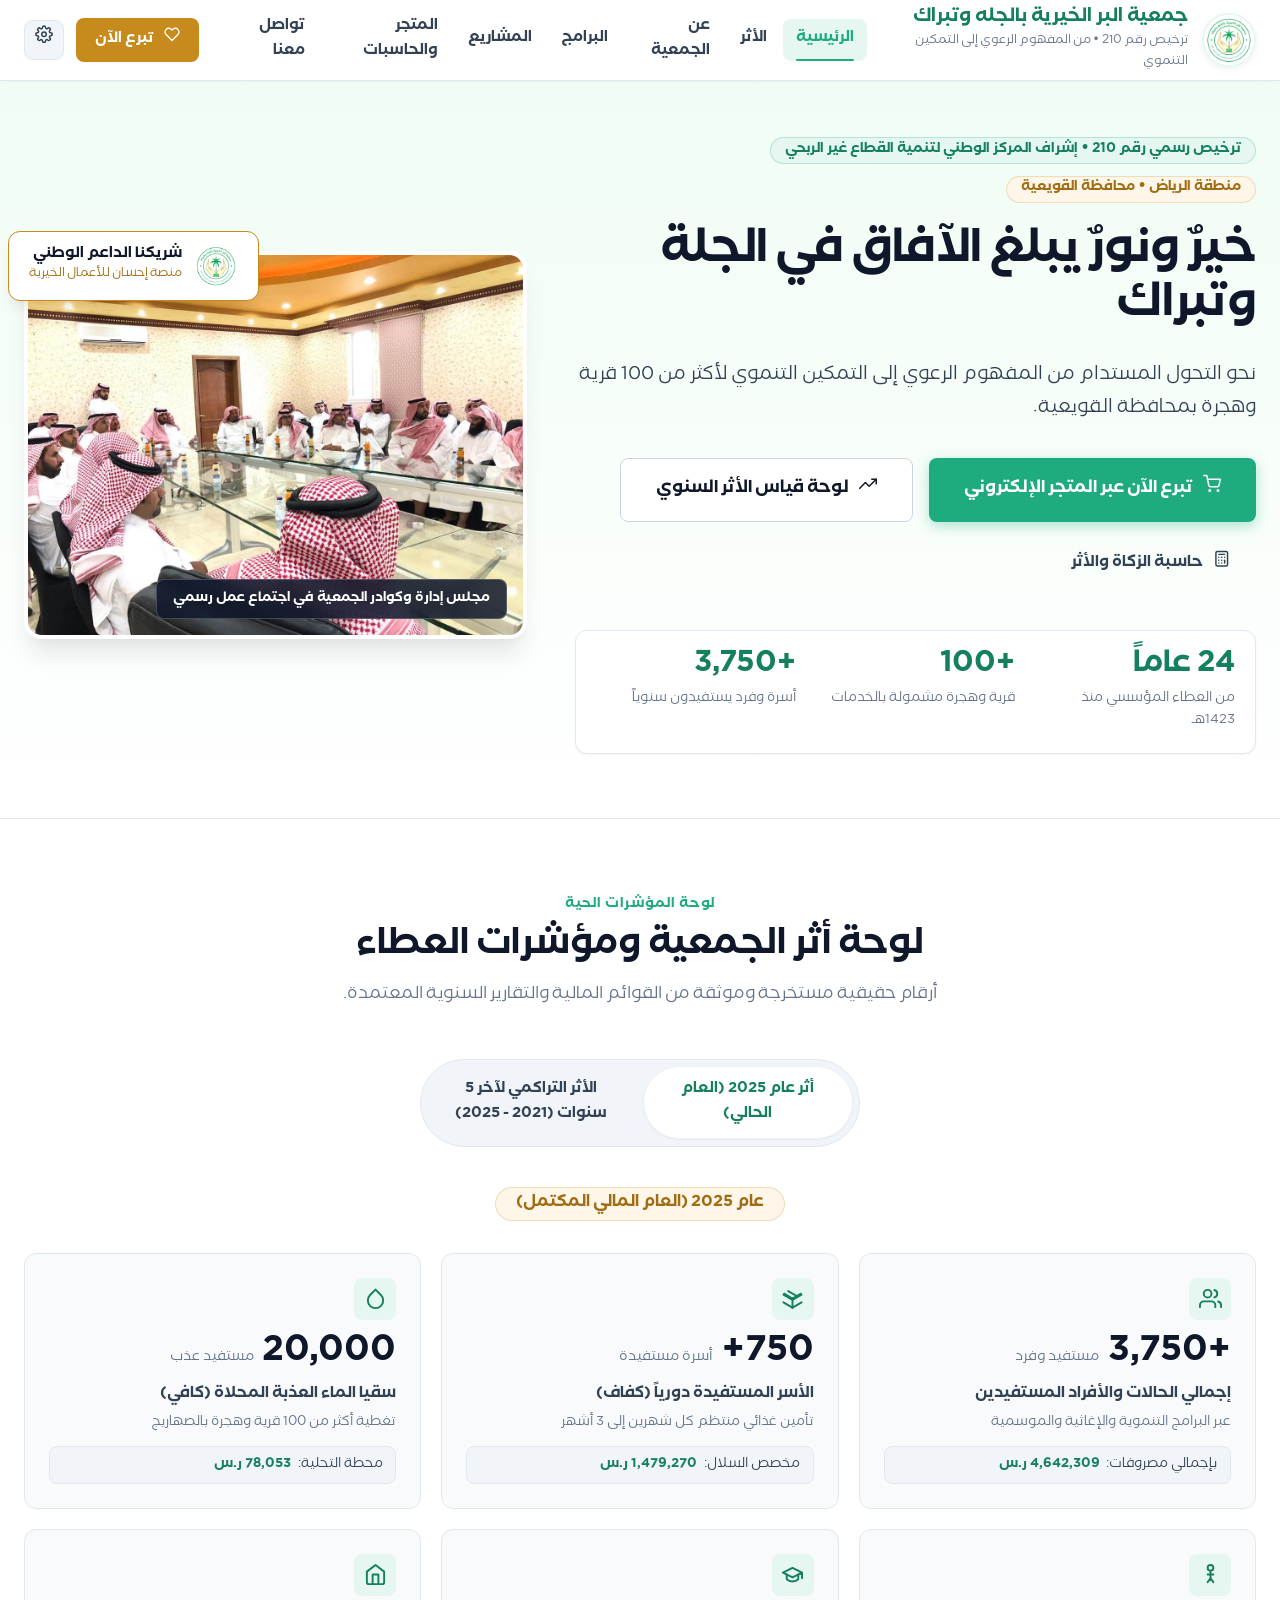
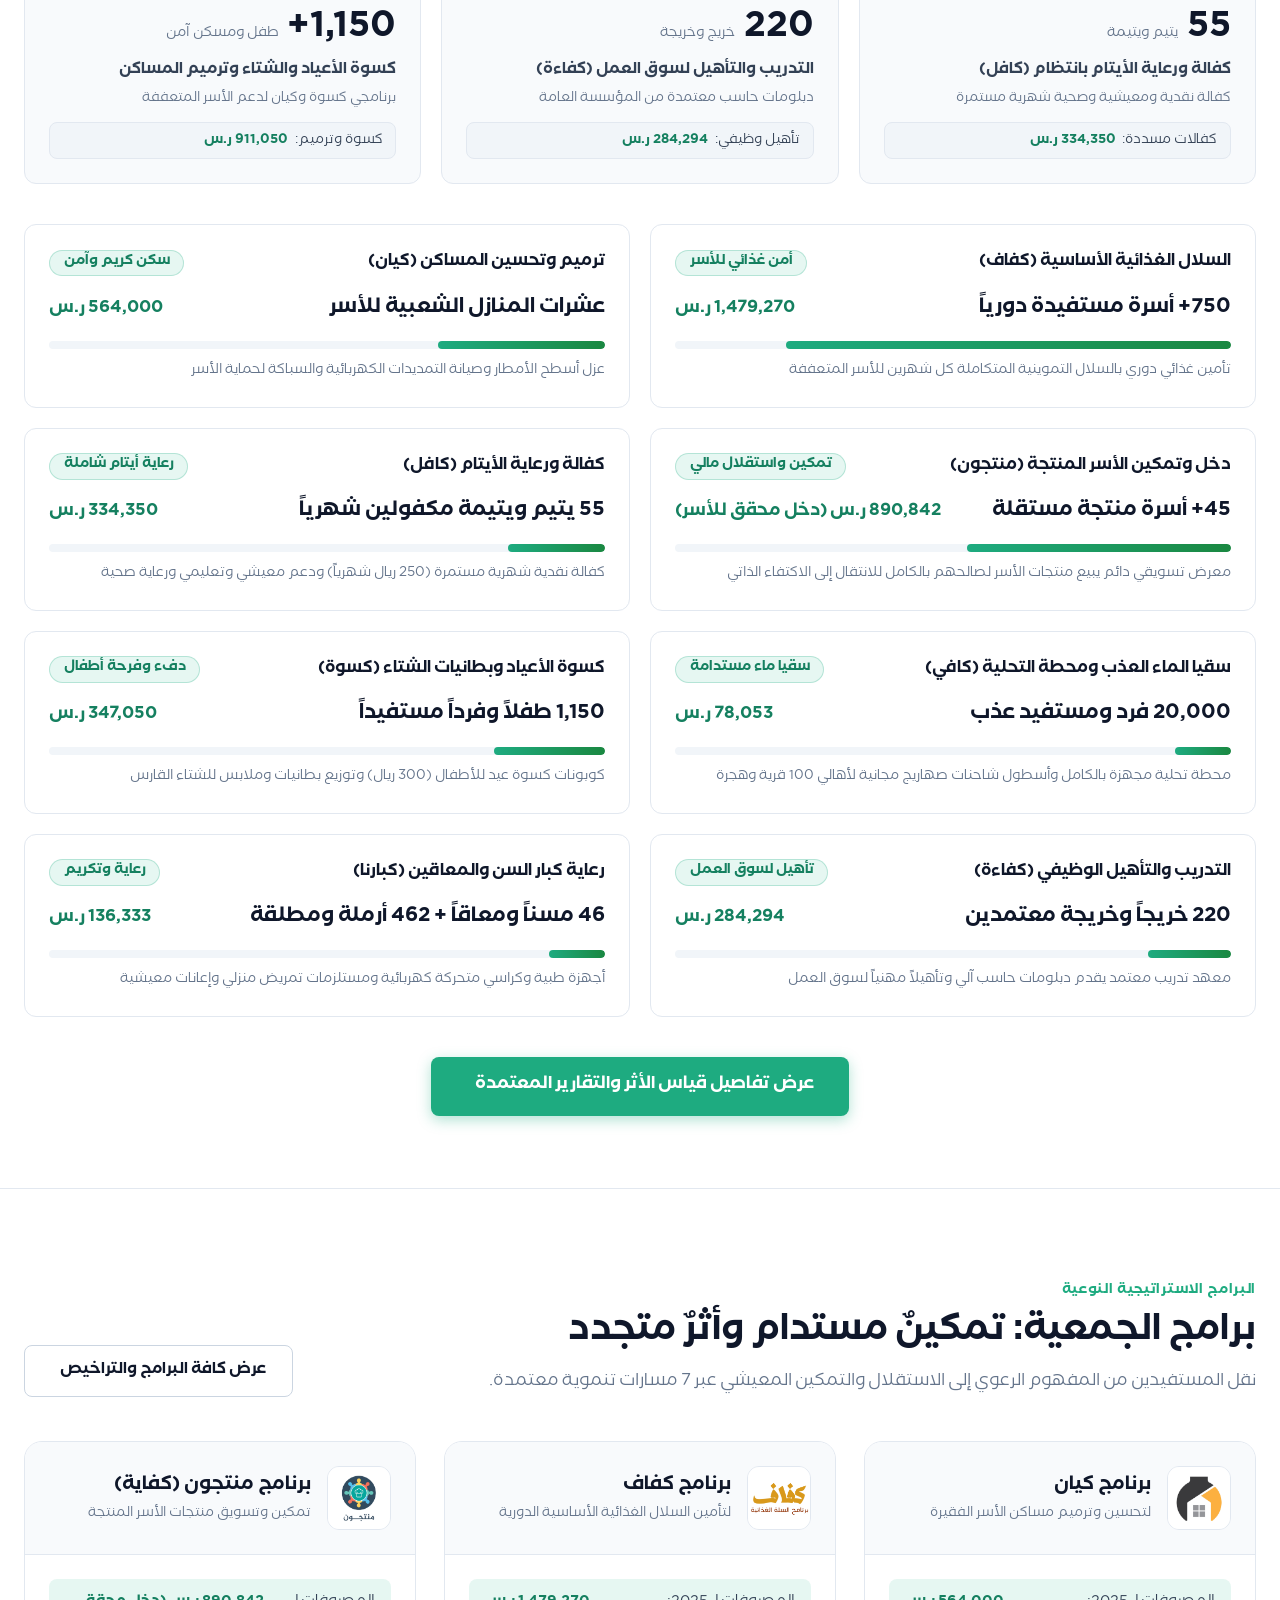
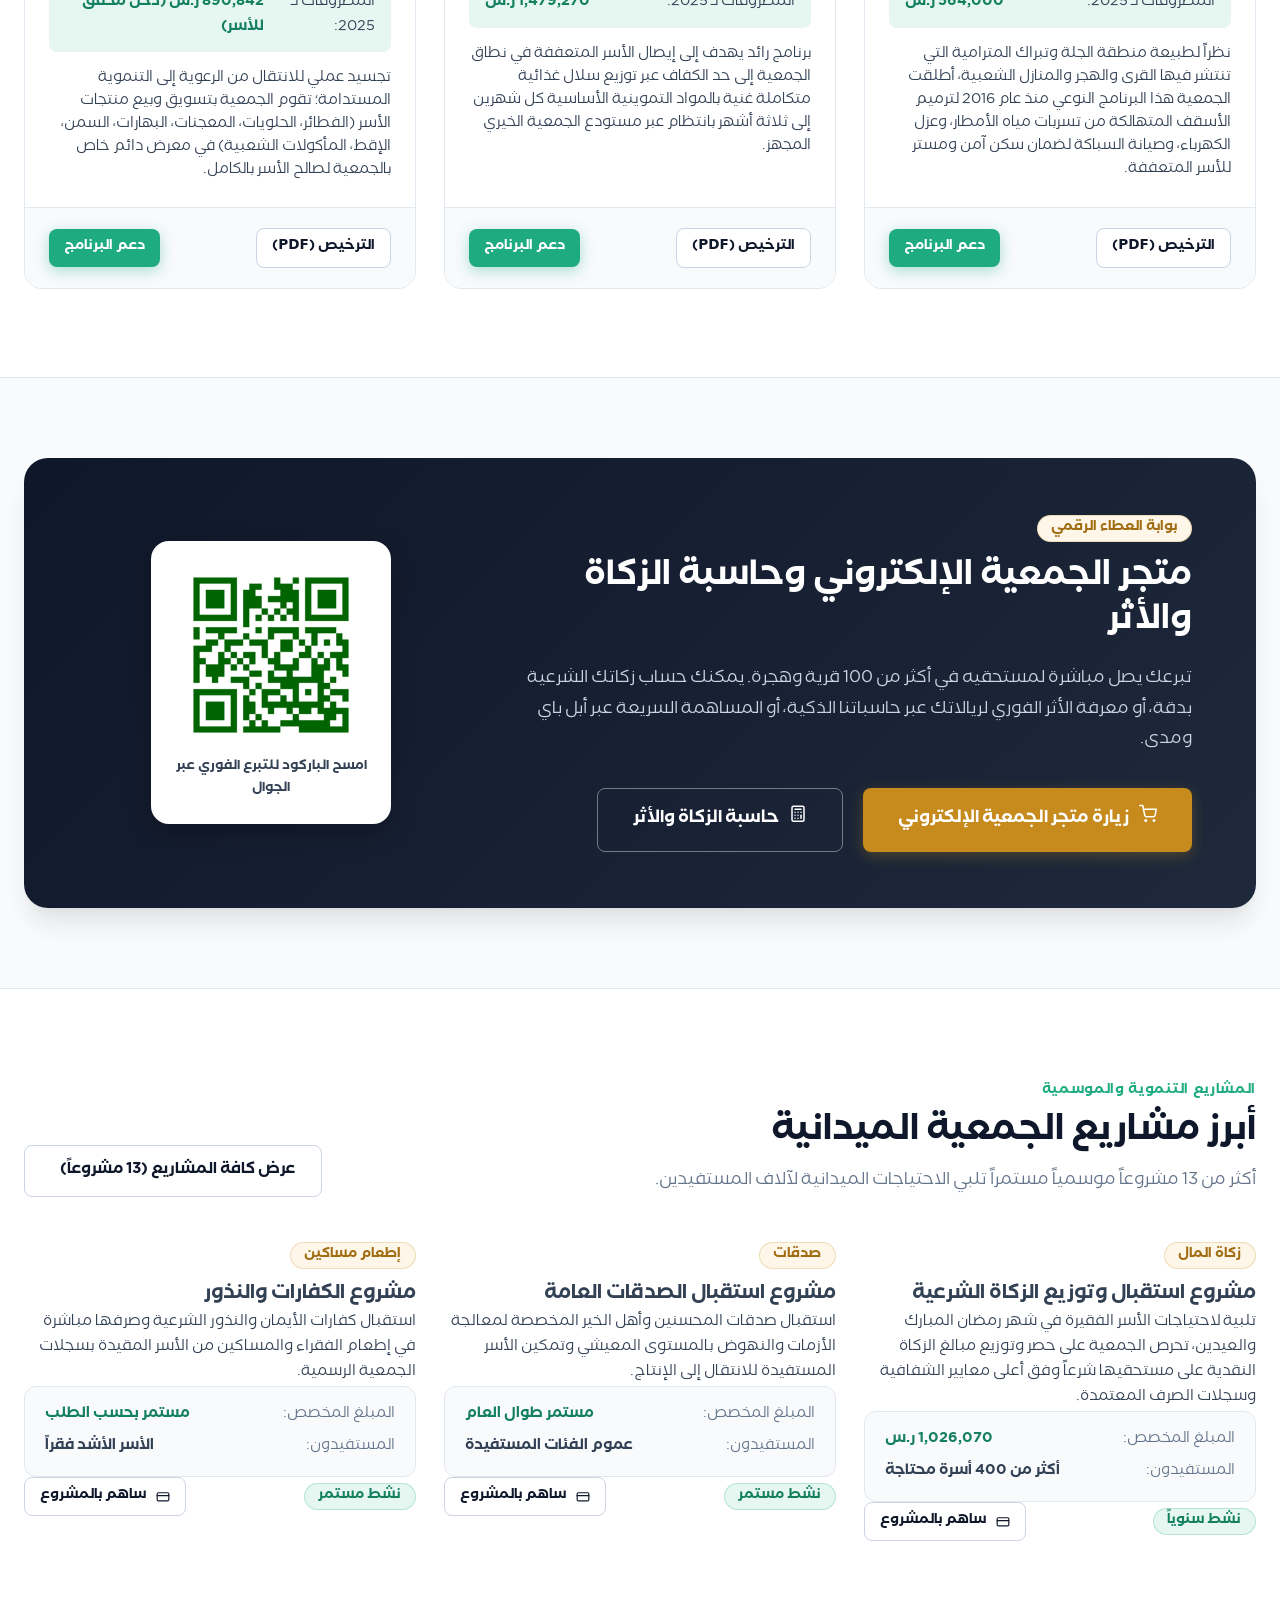
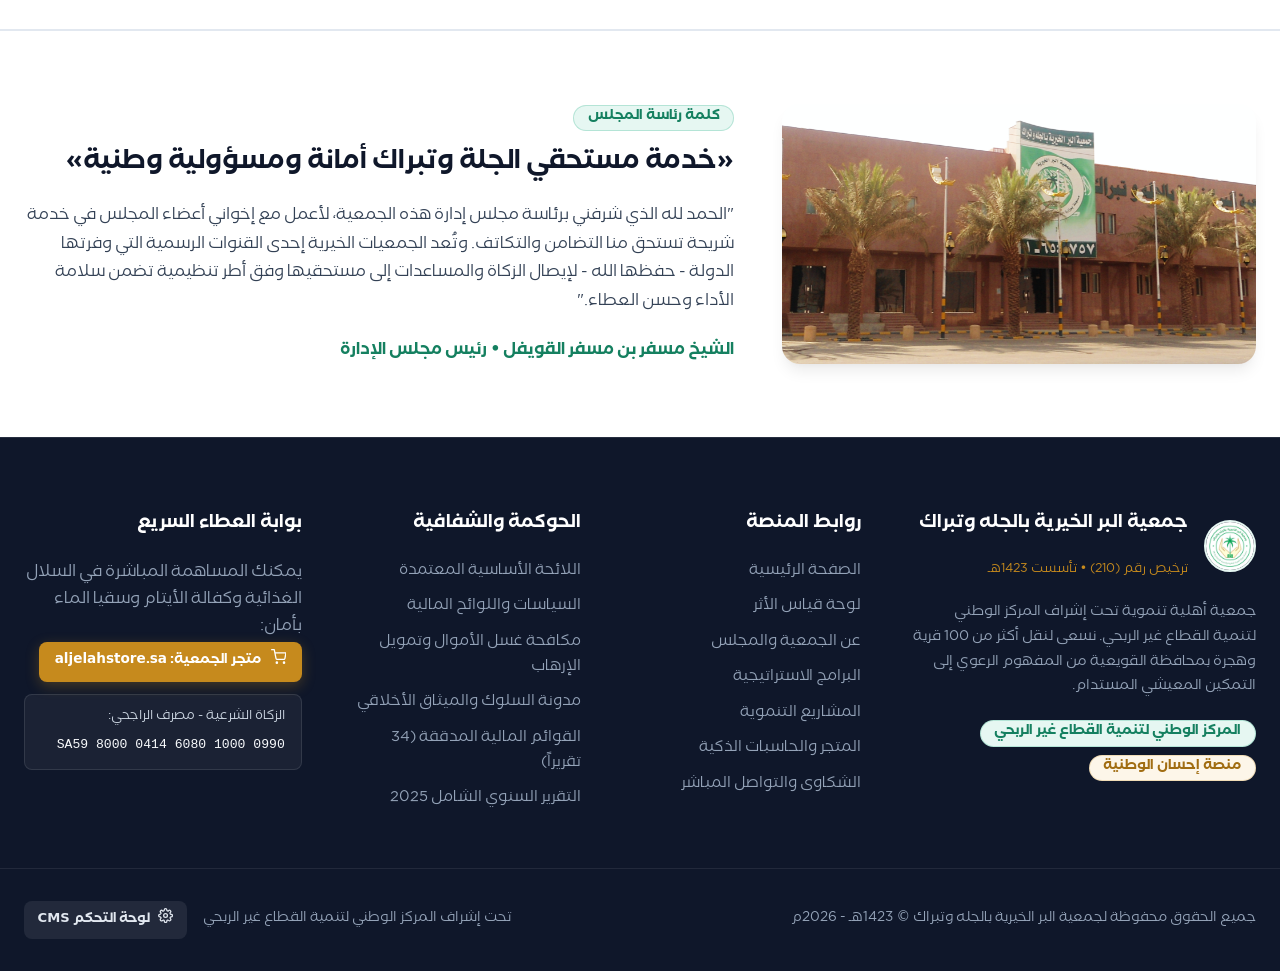
==== commit befc1b68: "fix(mobile): resolve RTL horizontal overflow and responsive grid alignment on mobile screens" ====
--- a/index.html
+++ b/index.html
@@ -249,7 +249,10 @@
           </div>
 
           <div style="text-align: center; margin-top: 2.5rem;">
-            <a href="#impact" class="btn btn-primary btn-lg">عرض تفاصيل قياس الأثر والتقارير المعتمدة ➔</a>
+            <a href="#impact" class="btn btn-primary btn-lg">
+              <span>عرض تفاصيل قياس الأثر والتقارير المعتمدة</span>
+              <span class="nav-icon" data-icon="arrow-left"></span>
+            </a>
           </div>
         </div>
       </div>
@@ -265,7 +268,7 @@
             </div>
             <a href="#programs" class="btn btn-outline">
               <span>عرض كافة البرامج والتراخيص</span>
-              <span class="icon-arrow">➔</span>
+              <span class="nav-icon" data-icon="arrow-left"></span>
             </a>
           </div>
 
@@ -318,7 +321,7 @@
             </div>
             <a href="#projects" class="btn btn-outline">
               <span>عرض كافة المشاريع (13 مشروعاً)</span>
-              <span class="icon-arrow">➔</span>
+              <span class="nav-icon" data-icon="arrow-left"></span>
             </a>
           </div>
 
@@ -330,7 +333,7 @@
 
       <!-- Leadership Statement Section -->
       <div style="background: #FFFFFF; padding: 4.5rem 0; border-top: 1px solid var(--color-border);">
-        <div class="container" style="display: grid; grid-template-columns: 0.8fr 1.2fr; gap: 3rem; align-items: center;">
+        <div class="container leadership-grid">
           <div>
             <img id="hero-bldg-img" src="assets/building-e1592208490220.png" alt="مقر جمعية البر الخيرية بالجله وتبراك" style="border-radius: var(--radius-lg); box-shadow: var(--shadow-lg); width: 100%; height: 260px; object-fit: cover;">
           </div>
@@ -379,7 +382,7 @@
         </div>
 
         <!-- KPI Breakdown by Strategic Goals (Human Scale First) -->
-        <div style="display: grid; grid-template-columns: repeat(3, 1fr); gap: 1.5rem; margin-bottom: 3rem;">
+        <div class="impact-strategic-grid">
           <div class="bento-cell">
             <span class="badge badge-primary">الأمن الغذائي للأسر</span>
             <div style="font-size: 2.2rem; font-weight: 700; color: var(--color-primary-dark); margin: 0.75rem 0;">750+ أسرة مكفولة</div>
@@ -403,7 +406,7 @@
         </div>
 
         <!-- Additional KPI Cards (Cases & Beneficiaries Prominent) -->
-        <div style="display: grid; grid-template-columns: repeat(4, 1fr); gap: 1.25rem;">
+        <div class="impact-metrics-quad-grid">
           <div class="kpi-metric-card">
             <span class="kpi-value-huge">55</span>
             <span class="kpi-unit">يتيم ويتيمة</span>
@@ -538,7 +541,7 @@
 
         <!-- Tab 6: Annual Reports -->
         <div id="about-panel-reports" class="about-tab-content" style="display: none;">
-          <div style="display: grid; grid-template-columns: repeat(3, 1fr); gap: 1.5rem;">
+          <div class="annual-reports-grid">
             <div class="bento-cell">
               <span class="badge badge-primary">تقرير عام 2025</span>
               <h3 class="bento-title">التقرير السنوي الشامل 2025</h3>
@@ -732,7 +735,7 @@
           <div style="text-align: center; margin-bottom: 1.5rem;">
             <span class="badge badge-primary">الحسابات البنكية الرسمية المعتمدة للإيداع المباشر</span>
           </div>
-          <div id="store-bank-accounts-container" style="display: grid; grid-template-columns: repeat(3, 1fr); gap: 1rem;">
+          <div id="store-bank-accounts-container" class="bank-accounts-strip-grid">
             <div style="background: var(--color-bg); padding: 1rem 1.25rem; border-radius: var(--radius-md); border: 1px solid var(--color-border);">
               <strong style="display: block; color: var(--color-primary-dark); font-size: 0.95rem;">الزكاة الشرعية - مصرف الراجحي</strong>
               <code style="font-size: 0.85rem; direction: ltr; display: block; margin-top: 0.25rem;">SA59 8000 0414 6080 1000 0990</code>
--- a/css/style.css
+++ b/css/style.css
@@ -81,6 +81,9 @@
   color: var(--color-text-body);
   -webkit-font-smoothing: antialiased;
   -moz-osx-font-smoothing: grayscale;
+  overflow-x: hidden;
+  width: 100%;
+  max-width: 100vw;
 }
 
 body {
@@ -88,12 +91,26 @@
   display: flex;
   flex-direction: column;
   overflow-x: hidden;
+  width: 100%;
+  max-width: 100vw;
+  position: relative;
   line-height: 1.7;
+}
+
+/* Structural element boundary constraint */
+.container, section, main, header, footer, article, div {
+  max-width: 100%;
 }
 
 img, picture, svg, video {
   display: block;
   max-width: 100%;
+  height: auto;
+}
+
+code {
+  word-break: break-all;
+  overflow-wrap: anywhere;
 }
 
 a {
@@ -783,6 +800,39 @@
   }
 }
 
+/* Strategic Section Grids */
+.leadership-grid {
+  display: grid;
+  grid-template-columns: 0.8fr 1.2fr;
+  gap: 3rem;
+  align-items: center;
+}
+
+.impact-strategic-grid {
+  display: grid;
+  grid-template-columns: repeat(3, 1fr);
+  gap: 1.5rem;
+  margin-bottom: 3rem;
+}
+
+.impact-metrics-quad-grid {
+  display: grid;
+  grid-template-columns: repeat(4, 1fr);
+  gap: 1.25rem;
+}
+
+.annual-reports-grid {
+  display: grid;
+  grid-template-columns: repeat(3, 1fr);
+  gap: 1.5rem;
+}
+
+.bank-accounts-strip-grid {
+  display: grid;
+  grid-template-columns: repeat(3, 1fr);
+  gap: 1rem;
+}
+
 .breakdown-row-card {
   background: #FFFFFF;
   border: 1px solid var(--color-border);
@@ -2000,6 +2050,523 @@
 }
 
 /* ==========================================================================
+   Store Impact & Embedded Portal Styles
+   ========================================================================== */
+.store-impact-dashboard-box {
+  background: #FFFFFF;
+  border-bottom: 1px solid var(--color-border);
+  padding: 3rem 0;
+}
+
+.store-impact-tags-strip {
+  display: grid;
+  grid-template-columns: repeat(4, 1fr);
+  gap: 1rem;
+}
+
+.store-impact-tag-card {
+  background: var(--color-bg);
+  border: 1px solid var(--color-border);
+  border-radius: var(--radius-md);
+  padding: 1rem 1.25rem;
+  display: flex;
+  align-items: center;
+  gap: 1rem;
+  transition: transform var(--transition-fast), box-shadow var(--transition-fast);
+}
+
+.store-impact-tag-card:hover {
+  transform: translateY(-2px);
+  box-shadow: var(--shadow-sm);
+}
+
+.store-impact-tag-icon {
+  font-size: 1.75rem;
+  background: #FFFFFF;
+  width: 48px;
+  height: 48px;
+  display: flex;
+  align-items: center;
+  justify-content: center;
+  border-radius: 50%;
+  border: 1px solid var(--color-border);
+}
+
+.store-embed-section {
+  width: 100%;
+}
+
+.store-embed-frame-wrapper {
+  background: #FFFFFF;
+  border: 1px solid var(--color-border);
+  border-radius: var(--radius-xl);
+  overflow: hidden;
+  box-shadow: var(--shadow-md);
+}
+
+.store-embed-header-bar {
+  background: #0F172A;
+  color: #FFFFFF;
+  padding: 0.85rem 1.5rem;
+  display: flex;
+  align-items: center;
+  justify-content: space-between;
+  flex-wrap: wrap;
+  gap: 1rem;
+}
+
+.store-embed-url-chip {
+  display: flex;
+  align-items: center;
+  gap: 0.6rem;
+  background: rgba(255, 255, 255, 0.1);
+  padding: 0.35rem 0.85rem;
+  border-radius: var(--radius-pill);
+  font-size: 0.88rem;
+  font-family: monospace;
+  direction: ltr;
+}
+
+.store-ssl-lock {
+  color: #10B981;
+  font-size: 0.9rem;
+}
+
+.store-embed-body {
+  padding: 2rem;
+  background: #F8FAFC;
+}
+
+.store-embed-preview-inner {
+  background: #FFFFFF;
+  border: 1px solid var(--color-border);
+  border-radius: var(--radius-lg);
+  padding: 1.75rem;
+}
+
+.store-embed-promo-banner {
+  background: linear-gradient(135deg, #064E3B 0%, #1EAB80 100%);
+  color: #FFFFFF;
+  padding: 1.75rem 2rem;
+  border-radius: var(--radius-md);
+  display: flex;
+  justify-content: space-between;
+  align-items: center;
+  flex-wrap: wrap;
+  gap: 1.5rem;
+  margin-bottom: 2rem;
+}
+
+.store-payment-badges-row {
+  display: flex;
+  gap: 0.5rem;
+  flex-wrap: wrap;
+}
+
+.pay-chip {
+  background: #FFFFFF;
+  color: #0F172A;
+  padding: 0.35rem 0.75rem;
+  border-radius: var(--radius-sm);
+  font-size: 0.82rem;
+  font-weight: 700;
+  box-shadow: var(--shadow-sm);
+}
+
+.store-products-quick-grid {
+  display: grid;
+  grid-template-columns: repeat(5, 1fr);
+  gap: 1rem;
+}
+
+.store-product-quick-card {
+  background: var(--color-bg);
+  border: 1px solid var(--color-border);
+  border-radius: var(--radius-md);
+  padding: 1.25rem 1rem;
+  display: flex;
+  flex-direction: column;
+  justify-content: space-between;
+  text-align: center;
+  gap: 0.75rem;
+  transition: all var(--transition-fast);
+}
+
+.store-product-quick-card:hover {
+  transform: translateY(-3px);
+  box-shadow: var(--shadow-md);
+  border-color: var(--color-primary);
+}
+
+.store-product-title {
+  font-size: 0.95rem;
+  font-weight: 700;
+  color: var(--color-text-title);
+  line-height: 1.4;
+}
+
+.store-product-price {
+  font-size: 1.15rem;
+  font-weight: 700;
+  color: var(--color-primary-dark);
+}
+
+/* ==========================================================================
+   Projects Impact Dashboard
+   ========================================================================== */
+.projects-impact-dashboard-box {
+  background: #FFFFFF;
+  border: 1px solid var(--color-border);
+  border-radius: var(--radius-xl);
+  padding: 2.5rem;
+  box-shadow: var(--shadow-sm);
+}
+
+/* ==========================================================================
+   Modals (Governance Explorer & System Modals)
+   ========================================================================== */
+.modal-backdrop {
+  position: fixed;
+  inset: 0;
+  background: rgba(15, 23, 42, 0.75);
+  backdrop-filter: blur(4px);
+  z-index: 9999;
+  display: flex;
+  align-items: center;
+  justify-content: center;
+  padding: 1.5rem;
+  animation: fadeInModal 0.2s ease forwards;
+}
+
+@keyframes fadeInModal {
+  from { opacity: 0; }
+  to { opacity: 1; }
+}
+
+.modal-dialog {
+  background: #FFFFFF;
+  border-radius: var(--radius-xl);
+  max-width: 900px;
+  width: 100%;
+  max-height: 90vh;
+  display: flex;
+  flex-direction: column;
+  box-shadow: var(--shadow-xl);
+  overflow: hidden;
+  animation: scaleUpModal 0.25s cubic-bezier(0.16, 1, 0.3, 1) forwards;
+}
+
+@keyframes scaleUpModal {
+  from { transform: scale(0.95) translateY(10px); }
+  to { transform: scale(1) translateY(0); }
+}
+
+.modal-header {
+  padding: 1.5rem 2rem;
+  border-bottom: 1px solid var(--color-border);
+  display: flex;
+  justify-content: space-between;
+  align-items: flex-start;
+  background: #F8FAFC;
+}
+
+.modal-close-btn {
+  font-size: 1.25rem;
+  color: var(--color-text-muted);
+  width: 36px;
+  height: 36px;
+  display: flex;
+  align-items: center;
+  justify-content: center;
+  border-radius: 50%;
+  transition: all 0.2s;
+}
+
+.modal-close-btn:hover {
+  background: #E2E8F0;
+  color: #DC2626;
+}
+
+.modal-body {
+  padding: 2rem;
+  overflow-y: auto;
+  flex: 1;
+}
+
+.modal-footer {
+  padding: 1.25rem 2rem;
+  border-top: 1px solid var(--color-border);
+  background: #F8FAFC;
+}
+
+.governance-modal-list {
+  display: flex;
+  flex-direction: column;
+  gap: 1.25rem;
+}
+
+.governance-modal-item {
+  border: 1px solid var(--color-border);
+  border-radius: var(--radius-md);
+  padding: 1.5rem;
+  background: #FFFFFF;
+  transition: border-color var(--transition-fast);
+}
+
+.governance-modal-item:hover {
+  border-color: var(--color-primary);
+}
+
+.gov-parts-list {
+  display: grid;
+  grid-template-columns: repeat(2, 1fr);
+  gap: 0.6rem;
+  margin: 1rem 0;
+}
+
+.gov-part-chip {
+  background: var(--color-bg);
+  border: 1px solid var(--color-border-subtle);
+  border-radius: var(--radius-sm);
+  padding: 0.5rem 0.75rem;
+  font-size: 0.85rem;
+  color: var(--color-text-body);
+  display: flex;
+  align-items: flex-start;
+  gap: 0.4rem;
+}
+
+
+
+/* ==========================================================================
+   Mobile Bottom Navigation Bar & Action Sheet Drawer (Native App UX)
+   ========================================================================== */
+.mobile-bottom-nav {
+  display: none;
+  position: fixed;
+  bottom: 0;
+  left: 0;
+  right: 0;
+  height: calc(64px + env(safe-area-inset-bottom, 0px));
+  padding-bottom: env(safe-area-inset-bottom, 0px);
+  background: #FFFFFF;
+  border-top: 1px solid var(--color-border);
+  box-shadow: 0 -4px 20px rgba(0, 0, 0, 0.08);
+  z-index: 9990;
+  justify-content: space-around;
+  align-items: center;
+}
+
+.mobile-bottom-nav-item {
+  flex: 1;
+  display: flex;
+  flex-direction: column;
+  align-items: center;
+  justify-content: center;
+  gap: 3px;
+  height: 100%;
+  color: #64748B;
+  text-decoration: none;
+  background: none;
+  border: none;
+  cursor: pointer;
+  transition: all 0.2s ease;
+  font-family: inherit;
+  padding: 0;
+}
+
+.mobile-bottom-nav-item.active,
+.mobile-bottom-nav-item:hover {
+  color: var(--color-primary);
+}
+
+.mobile-bottom-icon {
+  display: flex;
+  align-items: center;
+  justify-content: center;
+}
+
+.mobile-bottom-icon svg {
+  width: 22px;
+  height: 22px;
+  stroke-width: 2;
+}
+
+.mobile-bottom-label {
+  font-size: 0.72rem;
+  font-weight: 700;
+}
+
+.mobile-bottom-featured .mobile-bottom-icon {
+  background: var(--color-primary);
+  color: #FFFFFF;
+  border-radius: 50%;
+  width: 40px;
+  height: 40px;
+  display: flex;
+  align-items: center;
+  justify-content: center;
+  box-shadow: 0 4px 12px rgba(30, 171, 128, 0.4);
+  margin-top: -12px;
+  transition: transform 0.2s ease;
+}
+
+.mobile-bottom-featured:hover .mobile-bottom-icon {
+  transform: scale(1.08);
+}
+
+.mobile-bottom-featured .mobile-bottom-icon svg {
+  width: 20px;
+  height: 20px;
+  stroke: #FFFFFF;
+}
+
+/* Mobile Action Sheet Modal */
+.mobile-action-sheet-backdrop {
+  position: fixed;
+  inset: 0;
+  background: rgba(15, 23, 42, 0.65);
+  backdrop-filter: blur(4px);
+  z-index: 99999;
+  display: flex;
+  align-items: flex-end;
+  animation: fadeInModal 0.2s ease forwards;
+}
+
+.mobile-action-sheet-drawer {
+  background: #FFFFFF;
+  width: 100%;
+  max-height: 85vh;
+  border-top-left-radius: 24px;
+  border-top-right-radius: 24px;
+  padding: 1rem 1.25rem calc(1.5rem + env(safe-area-inset-bottom, 0px));
+  overflow-y: auto;
+  box-shadow: 0 -10px 40px rgba(0, 0, 0, 0.25);
+  animation: slideUpSheet 0.3s cubic-bezier(0.16, 1, 0.3, 1) forwards;
+}
+
+@keyframes slideUpSheet {
+  from { transform: translateY(100%); }
+  to { transform: translateY(0); }
+}
+
+.mobile-sheet-drag-handle {
+  width: 44px;
+  height: 5px;
+  background: #CBD5E1;
+  border-radius: 3px;
+  margin: 0 auto 0.75rem;
+}
+
+.mobile-sheet-header {
+  display: flex;
+  justify-content: space-between;
+  align-items: center;
+  padding-bottom: 1rem;
+  border-bottom: 1px solid var(--color-border);
+  margin-bottom: 1.25rem;
+}
+
+.mobile-sheet-brand {
+  display: flex;
+  align-items: center;
+  gap: 0.75rem;
+}
+
+.mobile-sheet-logo {
+  width: 38px;
+  height: 38px;
+  border-radius: 8px;
+  object-fit: contain;
+  background: #FFFFFF;
+  border: 1px solid var(--color-border);
+  padding: 2px;
+}
+
+.mobile-sheet-close-btn {
+  background: #F1F5F9;
+  border: none;
+  width: 36px;
+  height: 36px;
+  border-radius: 50%;
+  display: flex;
+  align-items: center;
+  justify-content: center;
+  color: var(--color-text-title);
+  cursor: pointer;
+  transition: all 0.2s ease;
+}
+
+.mobile-sheet-close-btn:hover {
+  background: #E2E8F0;
+  color: #DC2626;
+}
+
+.mobile-sheet-close-btn .nav-icon svg {
+  width: 18px;
+  height: 18px;
+}
+
+.mobile-sheet-grid {
+  display: grid;
+  grid-template-columns: repeat(2, 1fr);
+  gap: 0.75rem;
+}
+
+.mobile-sheet-card {
+  display: flex;
+  align-items: center;
+  gap: 0.75rem;
+  padding: 0.85rem 1rem;
+  background: var(--color-bg);
+  border: 1px solid var(--color-border);
+  border-radius: var(--radius-md);
+  text-decoration: none;
+  color: var(--color-text-title);
+  font-weight: 700;
+  font-size: 0.88rem;
+  transition: all 0.2s ease;
+}
+
+.mobile-sheet-card:active {
+  background: rgba(30, 171, 128, 0.12);
+  border-color: var(--color-primary);
+  transform: scale(0.98);
+}
+
+.mobile-sheet-icon {
+  color: var(--color-primary);
+  display: flex;
+  align-items: center;
+}
+
+.mobile-sheet-icon svg {
+  width: 20px;
+  height: 20px;
+}
+
+.mobile-sheet-card-admin {
+  border-color: #E2E8F0;
+  background: #F8FAFC;
+}
+
+.mobile-sheet-card-whatsapp {
+  border-color: #BBF7D0;
+  background: #F0FDF4;
+  color: #15803D;
+}
+
+.mobile-sheet-card-whatsapp .mobile-sheet-icon {
+  color: #16A34A;
+}
+
+.mobile-sheet-footer {
+  margin-top: 1.25rem;
+  padding-top: 1rem;
+  border-top: 1px solid var(--color-border);
+}
+
+/* ==========================================================================
    Responsive Breakpoints for Mobile & Tablet Devices
    ========================================================================== */
 
@@ -2062,6 +2629,52 @@
   }
   .assembly-tags-grid {
     grid-template-columns: repeat(2, 1fr);
+  }
+  .leadership-grid {
+    grid-template-columns: 1fr;
+    gap: 2rem;
+  }
+  .impact-strategic-grid {
+    grid-template-columns: repeat(2, 1fr);
+    gap: 1.25rem;
+  }
+  .impact-metrics-quad-grid {
+    grid-template-columns: repeat(2, 1fr);
+    gap: 1.25rem;
+  }
+  .annual-reports-grid {
+    grid-template-columns: repeat(2, 1fr);
+    gap: 1.25rem;
+  }
+  .bank-accounts-strip-grid {
+    grid-template-columns: repeat(2, 1fr);
+    gap: 1rem;
+  }
+  .programs-grid-clean,
+  .projects-grid-clean {
+    grid-template-columns: repeat(2, 1fr);
+    gap: 1.5rem;
+  }
+  .store-callout-card {
+    grid-template-columns: 1fr;
+    padding: 2.5rem 2rem;
+    gap: 2rem;
+  }
+  .store-hero-grid-modern {
+    grid-template-columns: 1fr;
+    gap: 2.5rem;
+  }
+  .store-products-clean-grid {
+    grid-template-columns: repeat(3, 1fr);
+    gap: 1rem;
+  }
+  .program-horizontal-card {
+    grid-template-columns: 200px 1fr;
+  }
+  .program-h-cta {
+    grid-column: span 2;
+    border-right: none;
+    border-top: 1px solid var(--color-border);
   }
 }
 
@@ -2173,6 +2786,83 @@
     grid-template-columns: 1fr !important;
     gap: 1rem;
   }
+  .leadership-grid {
+    grid-template-columns: 1fr;
+    gap: 1.5rem;
+  }
+  .impact-strategic-grid {
+    grid-template-columns: 1fr;
+    gap: 1.25rem;
+    margin-bottom: 2rem;
+  }
+  .impact-metrics-quad-grid {
+    grid-template-columns: 1fr;
+    gap: 1rem;
+  }
+  .annual-reports-grid {
+    grid-template-columns: 1fr;
+    gap: 1.25rem;
+  }
+  .bank-accounts-strip-grid {
+    grid-template-columns: 1fr;
+    gap: 0.85rem;
+  }
+  .programs-grid-clean,
+  .projects-grid-clean {
+    grid-template-columns: 1fr;
+    gap: 1.25rem;
+  }
+  .store-callout-card {
+    grid-template-columns: 1fr;
+    padding: 2rem 1.25rem;
+    gap: 1.75rem;
+  }
+  .store-callout-title {
+    font-size: 1.5rem;
+  }
+  .store-callout-desc {
+    font-size: 0.95rem;
+  }
+  .store-hero-grid-modern {
+    grid-template-columns: 1fr;
+    gap: 2rem;
+  }
+  .store-modern-title {
+    font-size: 1.75rem;
+  }
+  .store-products-clean-grid {
+    grid-template-columns: repeat(2, 1fr);
+    gap: 0.75rem;
+  }
+  .program-horizontal-card {
+    grid-template-columns: 1fr;
+  }
+  .program-h-aside {
+    border-left: none;
+    border-bottom: 1px solid var(--color-border);
+    padding: 1.5rem;
+  }
+  .program-h-main {
+    padding: 1.5rem 1.25rem;
+  }
+  .program-h-bullets {
+    grid-template-columns: 1fr;
+    gap: 0.5rem;
+  }
+  .program-h-cta {
+    border-right: none;
+    border-top: 1px solid var(--color-border);
+    padding: 1.25rem;
+  }
+  .impact-simulation-preview {
+    grid-template-columns: 1fr;
+  }
+  .mobile-sheet-grid {
+    grid-template-columns: 1fr;
+  }
+  .gov-parts-list {
+    grid-template-columns: 1fr;
+  }
   .bento-grid, .programs-grid, .board-grid, .social-feed-grid, .vision-grid-cards {
     grid-template-columns: 1fr;
   }
@@ -2208,6 +2898,9 @@
   .top-notice-bar {
     display: none;
   }
+  .mobile-bottom-nav {
+    display: flex;
+  }
 }
 
 @keyframes slideDownMenu {
@@ -2220,6 +2913,9 @@
   .store-products-quick-grid {
     grid-template-columns: 1fr !important;
   }
+  .store-products-clean-grid {
+    grid-template-columns: 1fr !important;
+  }
   .gov-parts-list {
     grid-template-columns: 1fr;
   }
@@ -2227,537 +2923,3 @@
     font-size: 0.75rem;
   }
 }
-
-/* ==========================================================================
-   Store Impact & Embedded Portal Styles
-   ========================================================================== */
-.store-impact-dashboard-box {
-  background: #FFFFFF;
-  border-bottom: 1px solid var(--color-border);
-  padding: 3rem 0;
-}
-
-.store-impact-tags-strip {
-  display: grid;
-  grid-template-columns: repeat(4, 1fr);
-  gap: 1rem;
-}
-
-.store-impact-tag-card {
-  background: var(--color-bg);
-  border: 1px solid var(--color-border);
-  border-radius: var(--radius-md);
-  padding: 1rem 1.25rem;
-  display: flex;
-  align-items: center;
-  gap: 1rem;
-  transition: transform var(--transition-fast), box-shadow var(--transition-fast);
-}
-
-.store-impact-tag-card:hover {
-  transform: translateY(-2px);
-  box-shadow: var(--shadow-sm);
-}
-
-.store-impact-tag-icon {
-  font-size: 1.75rem;
-  background: #FFFFFF;
-  width: 48px;
-  height: 48px;
-  display: flex;
-  align-items: center;
-  justify-content: center;
-  border-radius: 50%;
-  border: 1px solid var(--color-border);
-}
-
-.store-embed-section {
-  width: 100%;
-}
-
-.store-embed-frame-wrapper {
-  background: #FFFFFF;
-  border: 1px solid var(--color-border);
-  border-radius: var(--radius-xl);
-  overflow: hidden;
-  box-shadow: var(--shadow-md);
-}
-
-.store-embed-header-bar {
-  background: #0F172A;
-  color: #FFFFFF;
-  padding: 0.85rem 1.5rem;
-  display: flex;
-  align-items: center;
-  justify-content: space-between;
-  flex-wrap: wrap;
-  gap: 1rem;
-}
-
-.store-embed-url-chip {
-  display: flex;
-  align-items: center;
-  gap: 0.6rem;
-  background: rgba(255, 255, 255, 0.1);
-  padding: 0.35rem 0.85rem;
-  border-radius: var(--radius-pill);
-  font-size: 0.88rem;
-  font-family: monospace;
-  direction: ltr;
-}
-
-.store-ssl-lock {
-  color: #10B981;
-  font-size: 0.9rem;
-}
-
-.store-embed-body {
-  padding: 2rem;
-  background: #F8FAFC;
-}
-
-.store-embed-preview-inner {
-  background: #FFFFFF;
-  border: 1px solid var(--color-border);
-  border-radius: var(--radius-lg);
-  padding: 1.75rem;
-}
-
-.store-embed-promo-banner {
-  background: linear-gradient(135deg, #064E3B 0%, #1EAB80 100%);
-  color: #FFFFFF;
-  padding: 1.75rem 2rem;
-  border-radius: var(--radius-md);
-  display: flex;
-  justify-content: space-between;
-  align-items: center;
-  flex-wrap: wrap;
-  gap: 1.5rem;
-  margin-bottom: 2rem;
-}
-
-.store-payment-badges-row {
-  display: flex;
-  gap: 0.5rem;
-  flex-wrap: wrap;
-}
-
-.pay-chip {
-  background: #FFFFFF;
-  color: #0F172A;
-  padding: 0.35rem 0.75rem;
-  border-radius: var(--radius-sm);
-  font-size: 0.82rem;
-  font-weight: 700;
-  box-shadow: var(--shadow-sm);
-}
-
-.store-products-quick-grid {
-  display: grid;
-  grid-template-columns: repeat(5, 1fr);
-  gap: 1rem;
-}
-
-.store-product-quick-card {
-  background: var(--color-bg);
-  border: 1px solid var(--color-border);
-  border-radius: var(--radius-md);
-  padding: 1.25rem 1rem;
-  display: flex;
-  flex-direction: column;
-  justify-content: space-between;
-  text-align: center;
-  gap: 0.75rem;
-  transition: all var(--transition-fast);
-}
-
-.store-product-quick-card:hover {
-  transform: translateY(-3px);
-  box-shadow: var(--shadow-md);
-  border-color: var(--color-primary);
-}
-
-.store-product-title {
-  font-size: 0.95rem;
-  font-weight: 700;
-  color: var(--color-text-title);
-  line-height: 1.4;
-}
-
-.store-product-price {
-  font-size: 1.15rem;
-  font-weight: 700;
-  color: var(--color-primary-dark);
-}
-
-/* ==========================================================================
-   Projects Impact Dashboard
-   ========================================================================== */
-.projects-impact-dashboard-box {
-  background: #FFFFFF;
-  border: 1px solid var(--color-border);
-  border-radius: var(--radius-xl);
-  padding: 2.5rem;
-  box-shadow: var(--shadow-sm);
-}
-
-/* ==========================================================================
-   Modals (Governance Explorer & System Modals)
-   ========================================================================== */
-.modal-backdrop {
-  position: fixed;
-  inset: 0;
-  background: rgba(15, 23, 42, 0.75);
-  backdrop-filter: blur(4px);
-  z-index: 9999;
-  display: flex;
-  align-items: center;
-  justify-content: center;
-  padding: 1.5rem;
-  animation: fadeInModal 0.2s ease forwards;
-}
-
-@keyframes fadeInModal {
-  from { opacity: 0; }
-  to { opacity: 1; }
-}
-
-.modal-dialog {
-  background: #FFFFFF;
-  border-radius: var(--radius-xl);
-  max-width: 900px;
-  width: 100%;
-  max-height: 90vh;
-  display: flex;
-  flex-direction: column;
-  box-shadow: var(--shadow-xl);
-  overflow: hidden;
-  animation: scaleUpModal 0.25s cubic-bezier(0.16, 1, 0.3, 1) forwards;
-}
-
-@keyframes scaleUpModal {
-  from { transform: scale(0.95) translateY(10px); }
-  to { transform: scale(1) translateY(0); }
-}
-
-.modal-header {
-  padding: 1.5rem 2rem;
-  border-bottom: 1px solid var(--color-border);
-  display: flex;
-  justify-content: space-between;
-  align-items: flex-start;
-  background: #F8FAFC;
-}
-
-.modal-close-btn {
-  font-size: 1.25rem;
-  color: var(--color-text-muted);
-  width: 36px;
-  height: 36px;
-  display: flex;
-  align-items: center;
-  justify-content: center;
-  border-radius: 50%;
-  transition: all 0.2s;
-}
-
-.modal-close-btn:hover {
-  background: #E2E8F0;
-  color: #DC2626;
-}
-
-.modal-body {
-  padding: 2rem;
-  overflow-y: auto;
-  flex: 1;
-}
-
-.modal-footer {
-  padding: 1.25rem 2rem;
-  border-top: 1px solid var(--color-border);
-  background: #F8FAFC;
-}
-
-.governance-modal-list {
-  display: flex;
-  flex-direction: column;
-  gap: 1.25rem;
-}
-
-.governance-modal-item {
-  border: 1px solid var(--color-border);
-  border-radius: var(--radius-md);
-  padding: 1.5rem;
-  background: #FFFFFF;
-  transition: border-color var(--transition-fast);
-}
-
-.governance-modal-item:hover {
-  border-color: var(--color-primary);
-}
-
-.gov-parts-list {
-  display: grid;
-  grid-template-columns: repeat(2, 1fr);
-  gap: 0.6rem;
-  margin: 1rem 0;
-}
-
-.gov-part-chip {
-  background: var(--color-bg);
-  border: 1px solid var(--color-border-subtle);
-  border-radius: var(--radius-sm);
-  padding: 0.5rem 0.75rem;
-  font-size: 0.85rem;
-  color: var(--color-text-body);
-  display: flex;
-  align-items: flex-start;
-  gap: 0.4rem;
-}
-
-@media (max-width: 900px) {
-  .store-products-quick-grid {
-    grid-template-columns: repeat(2, 1fr);
-  }
-  .store-impact-tags-strip {
-    grid-template-columns: 1fr;
-  }
-  .gov-parts-list {
-    grid-template-columns: 1fr;
-  }
-}
-
-/* ==========================================================================
-   Mobile Bottom Navigation Bar & Action Sheet Drawer (Native App UX)
-   ========================================================================== */
-.mobile-bottom-nav {
-  display: none;
-  position: fixed;
-  bottom: 0;
-  left: 0;
-  right: 0;
-  height: calc(64px + env(safe-area-inset-bottom, 0px));
-  padding-bottom: env(safe-area-inset-bottom, 0px);
-  background: #FFFFFF;
-  border-top: 1px solid var(--color-border);
-  box-shadow: 0 -4px 20px rgba(0, 0, 0, 0.08);
-  z-index: 9990;
-  justify-content: space-around;
-  align-items: center;
-}
-
-.mobile-bottom-nav-item {
-  flex: 1;
-  display: flex;
-  flex-direction: column;
-  align-items: center;
-  justify-content: center;
-  gap: 3px;
-  height: 100%;
-  color: #64748B;
-  text-decoration: none;
-  background: none;
-  border: none;
-  cursor: pointer;
-  transition: all 0.2s ease;
-  font-family: inherit;
-  padding: 0;
-}
-
-.mobile-bottom-nav-item.active,
-.mobile-bottom-nav-item:hover {
-  color: var(--color-primary);
-}
-
-.mobile-bottom-icon {
-  display: flex;
-  align-items: center;
-  justify-content: center;
-}
-
-.mobile-bottom-icon svg {
-  width: 22px;
-  height: 22px;
-  stroke-width: 2;
-}
-
-.mobile-bottom-label {
-  font-size: 0.72rem;
-  font-weight: 700;
-}
-
-.mobile-bottom-featured .mobile-bottom-icon {
-  background: var(--color-primary);
-  color: #FFFFFF;
-  border-radius: 50%;
-  width: 40px;
-  height: 40px;
-  display: flex;
-  align-items: center;
-  justify-content: center;
-  box-shadow: 0 4px 12px rgba(30, 171, 128, 0.4);
-  margin-top: -12px;
-  transition: transform 0.2s ease;
-}
-
-.mobile-bottom-featured:hover .mobile-bottom-icon {
-  transform: scale(1.08);
-}
-
-.mobile-bottom-featured .mobile-bottom-icon svg {
-  width: 20px;
-  height: 20px;
-  stroke: #FFFFFF;
-}
-
-/* Mobile Action Sheet Modal */
-.mobile-action-sheet-backdrop {
-  position: fixed;
-  inset: 0;
-  background: rgba(15, 23, 42, 0.65);
-  backdrop-filter: blur(4px);
-  z-index: 99999;
-  display: flex;
-  align-items: flex-end;
-  animation: fadeInModal 0.2s ease forwards;
-}
-
-.mobile-action-sheet-drawer {
-  background: #FFFFFF;
-  width: 100%;
-  max-height: 85vh;
-  border-top-left-radius: 24px;
-  border-top-right-radius: 24px;
-  padding: 1rem 1.25rem calc(1.5rem + env(safe-area-inset-bottom, 0px));
-  overflow-y: auto;
-  box-shadow: 0 -10px 40px rgba(0, 0, 0, 0.25);
-  animation: slideUpSheet 0.3s cubic-bezier(0.16, 1, 0.3, 1) forwards;
-}
-
-@keyframes slideUpSheet {
-  from { transform: translateY(100%); }
-  to { transform: translateY(0); }
-}
-
-.mobile-sheet-drag-handle {
-  width: 44px;
-  height: 5px;
-  background: #CBD5E1;
-  border-radius: 3px;
-  margin: 0 auto 0.75rem;
-}
-
-.mobile-sheet-header {
-  display: flex;
-  justify-content: space-between;
-  align-items: center;
-  padding-bottom: 1rem;
-  border-bottom: 1px solid var(--color-border);
-  margin-bottom: 1.25rem;
-}
-
-.mobile-sheet-brand {
-  display: flex;
-  align-items: center;
-  gap: 0.75rem;
-}
-
-.mobile-sheet-logo {
-  width: 38px;
-  height: 38px;
-  border-radius: 8px;
-  object-fit: contain;
-  background: #FFFFFF;
-  border: 1px solid var(--color-border);
-  padding: 2px;
-}
-
-.mobile-sheet-close-btn {
-  background: #F1F5F9;
-  border: none;
-  width: 36px;
-  height: 36px;
-  border-radius: 50%;
-  display: flex;
-  align-items: center;
-  justify-content: center;
-  color: var(--color-text-title);
-  cursor: pointer;
-  transition: all 0.2s ease;
-}
-
-.mobile-sheet-close-btn:hover {
-  background: #E2E8F0;
-  color: #DC2626;
-}
-
-.mobile-sheet-close-btn .nav-icon svg {
-  width: 18px;
-  height: 18px;
-}
-
-.mobile-sheet-grid {
-  display: grid;
-  grid-template-columns: repeat(2, 1fr);
-  gap: 0.75rem;
-}
-
-.mobile-sheet-card {
-  display: flex;
-  align-items: center;
-  gap: 0.75rem;
-  padding: 0.85rem 1rem;
-  background: var(--color-bg);
-  border: 1px solid var(--color-border);
-  border-radius: var(--radius-md);
-  text-decoration: none;
-  color: var(--color-text-title);
-  font-weight: 700;
-  font-size: 0.88rem;
-  transition: all 0.2s ease;
-}
-
-.mobile-sheet-card:active {
-  background: rgba(30, 171, 128, 0.12);
-  border-color: var(--color-primary);
-  transform: scale(0.98);
-}
-
-.mobile-sheet-icon {
-  color: var(--color-primary);
-  display: flex;
-  align-items: center;
-}
-
-.mobile-sheet-icon svg {
-  width: 20px;
-  height: 20px;
-}
-
-.mobile-sheet-card-admin {
-  border-color: #E2E8F0;
-  background: #F8FAFC;
-}
-
-.mobile-sheet-card-whatsapp {
-  border-color: #BBF7D0;
-  background: #F0FDF4;
-  color: #15803D;
-}
-
-.mobile-sheet-card-whatsapp .mobile-sheet-icon {
-  color: #16A34A;
-}
-
-.mobile-sheet-footer {
-  margin-top: 1.25rem;
-  padding-top: 1rem;
-  border-top: 1px solid var(--color-border);
-}
-
-@media (max-width: 768px) {
-  .mobile-bottom-nav {
-    display: flex;
-  }
-}
-
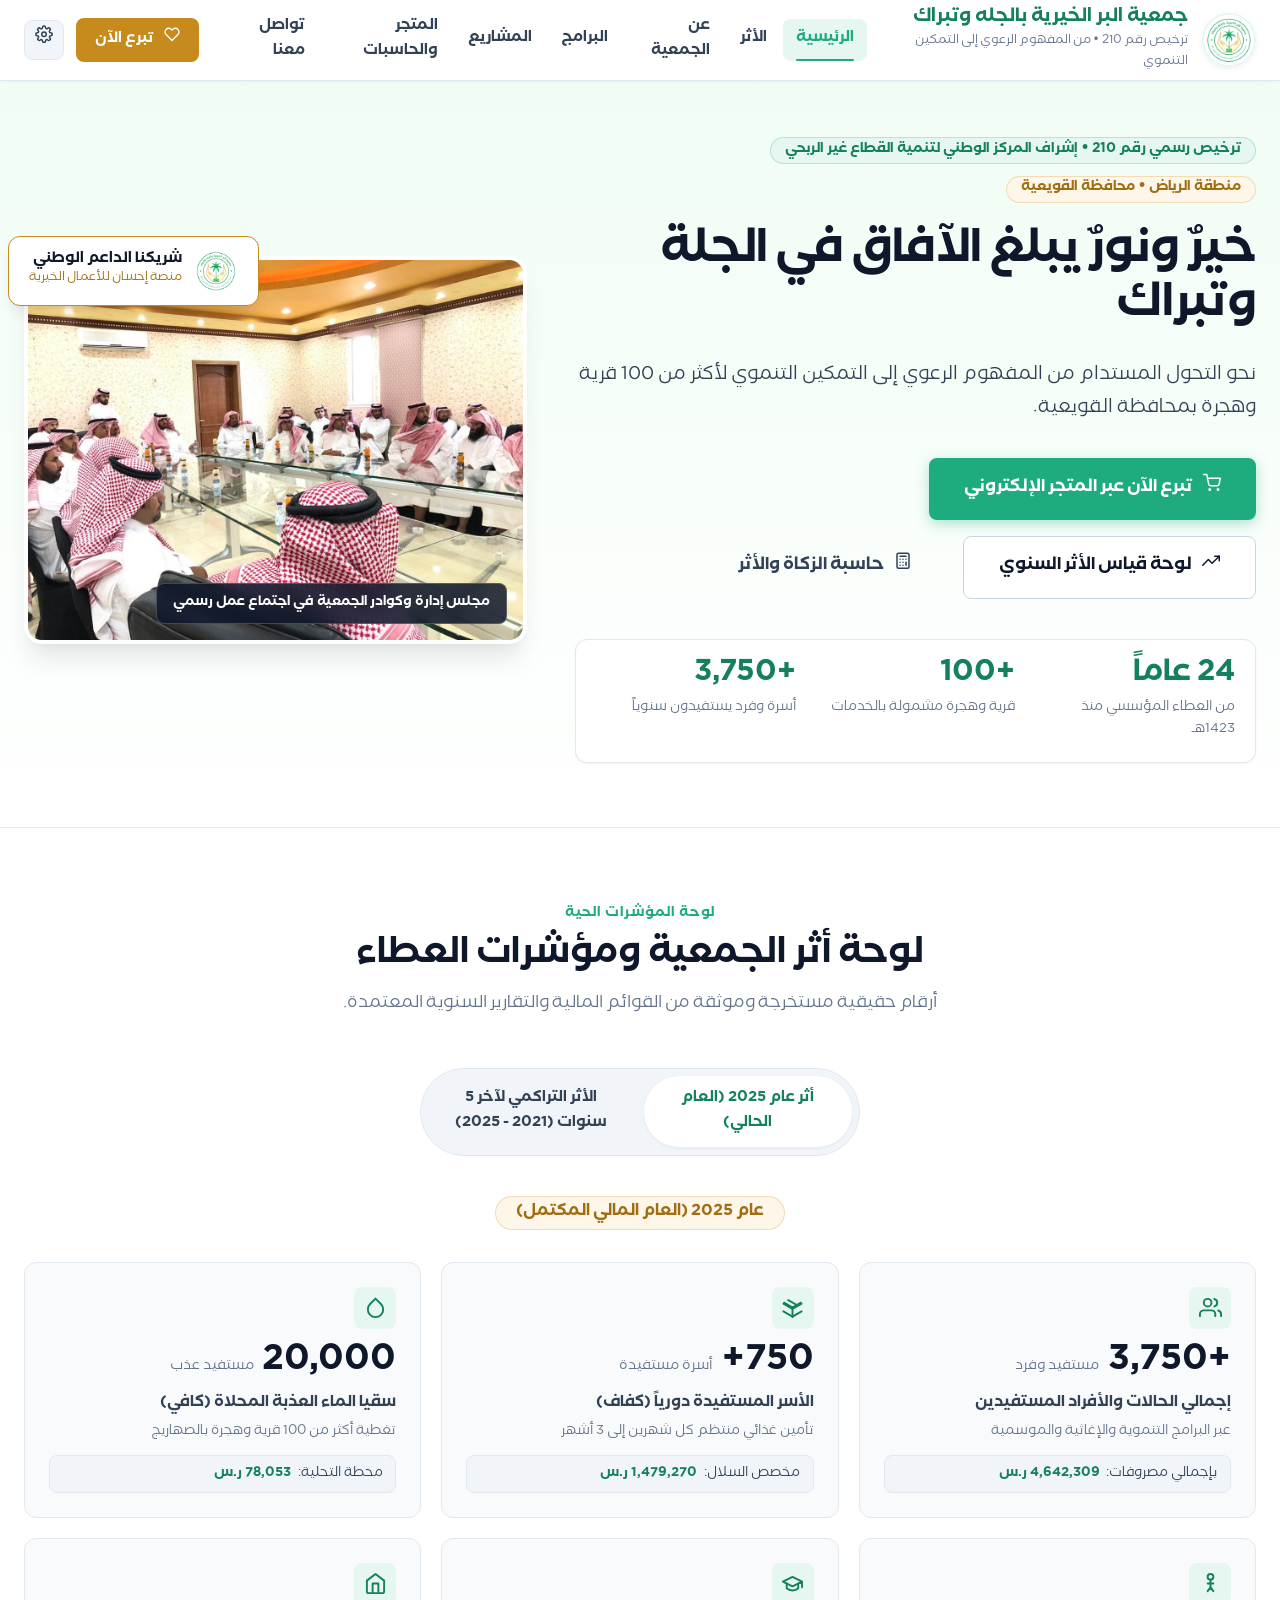
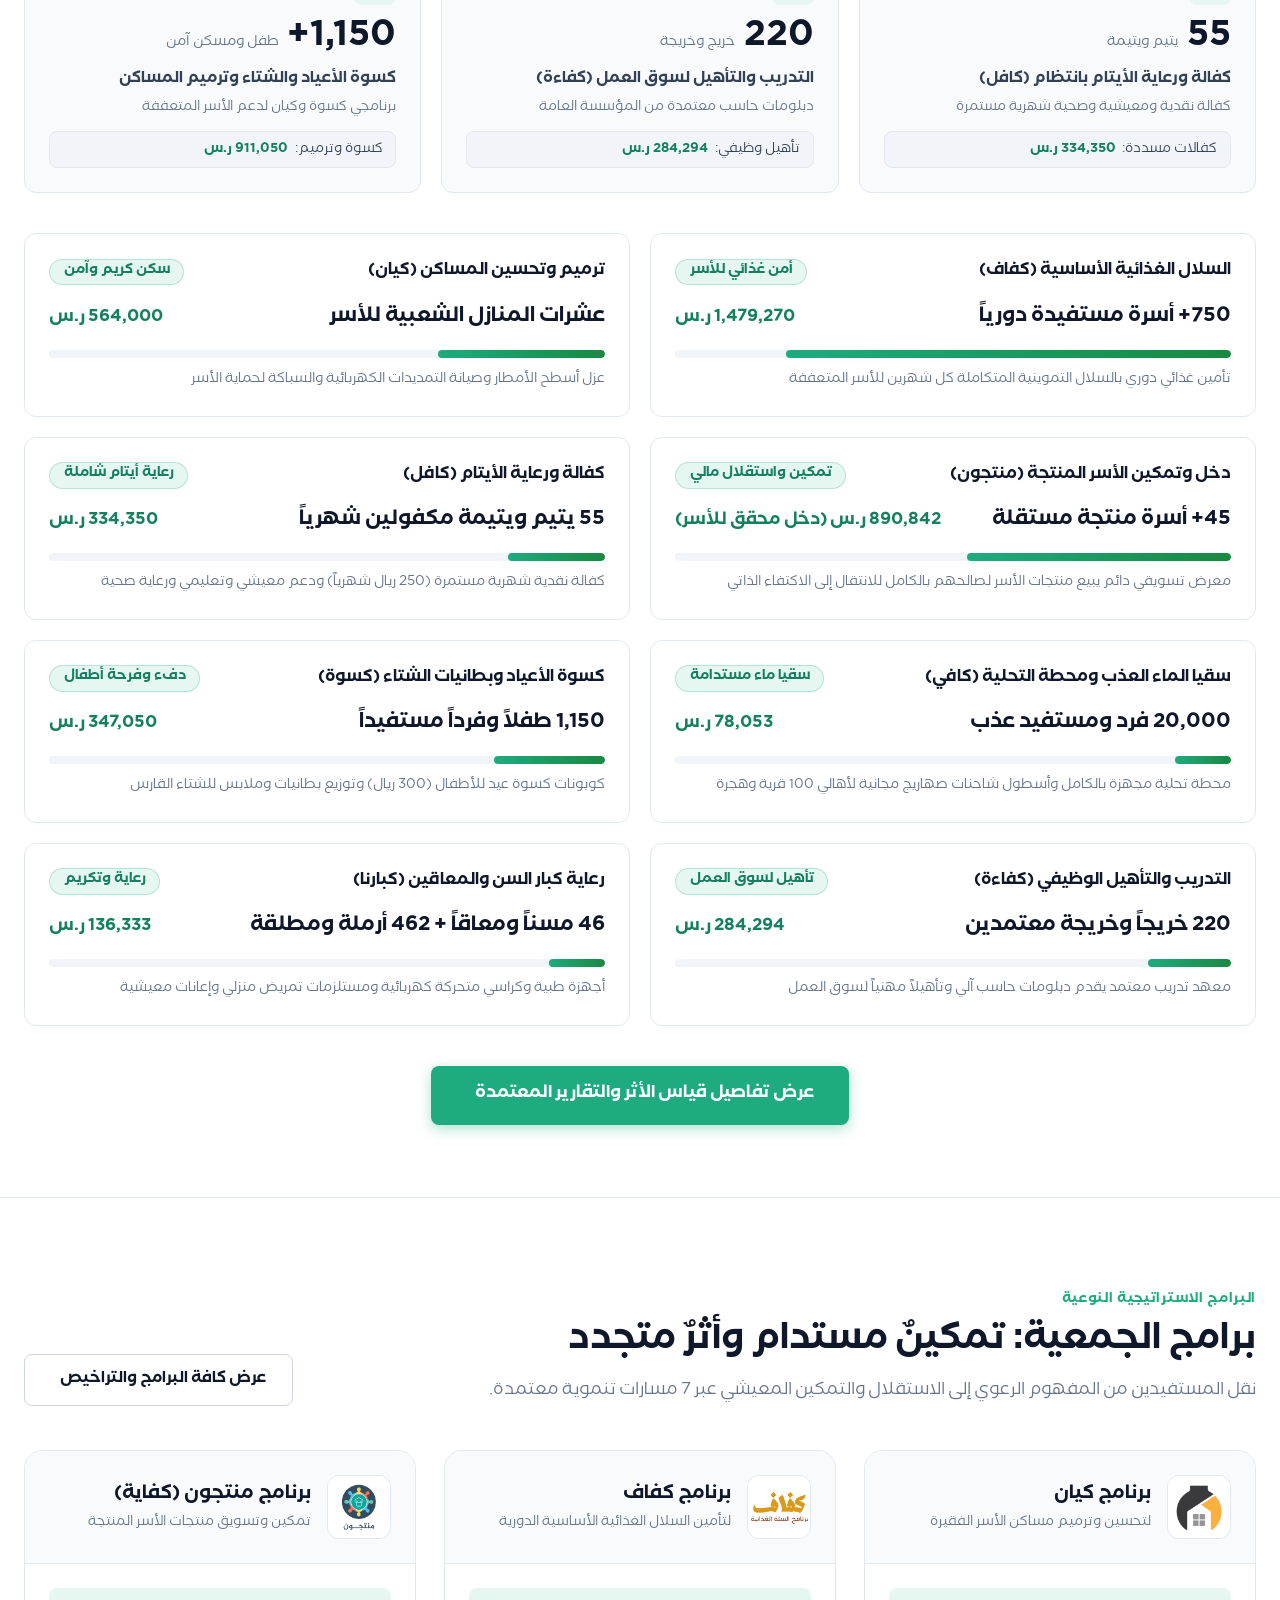
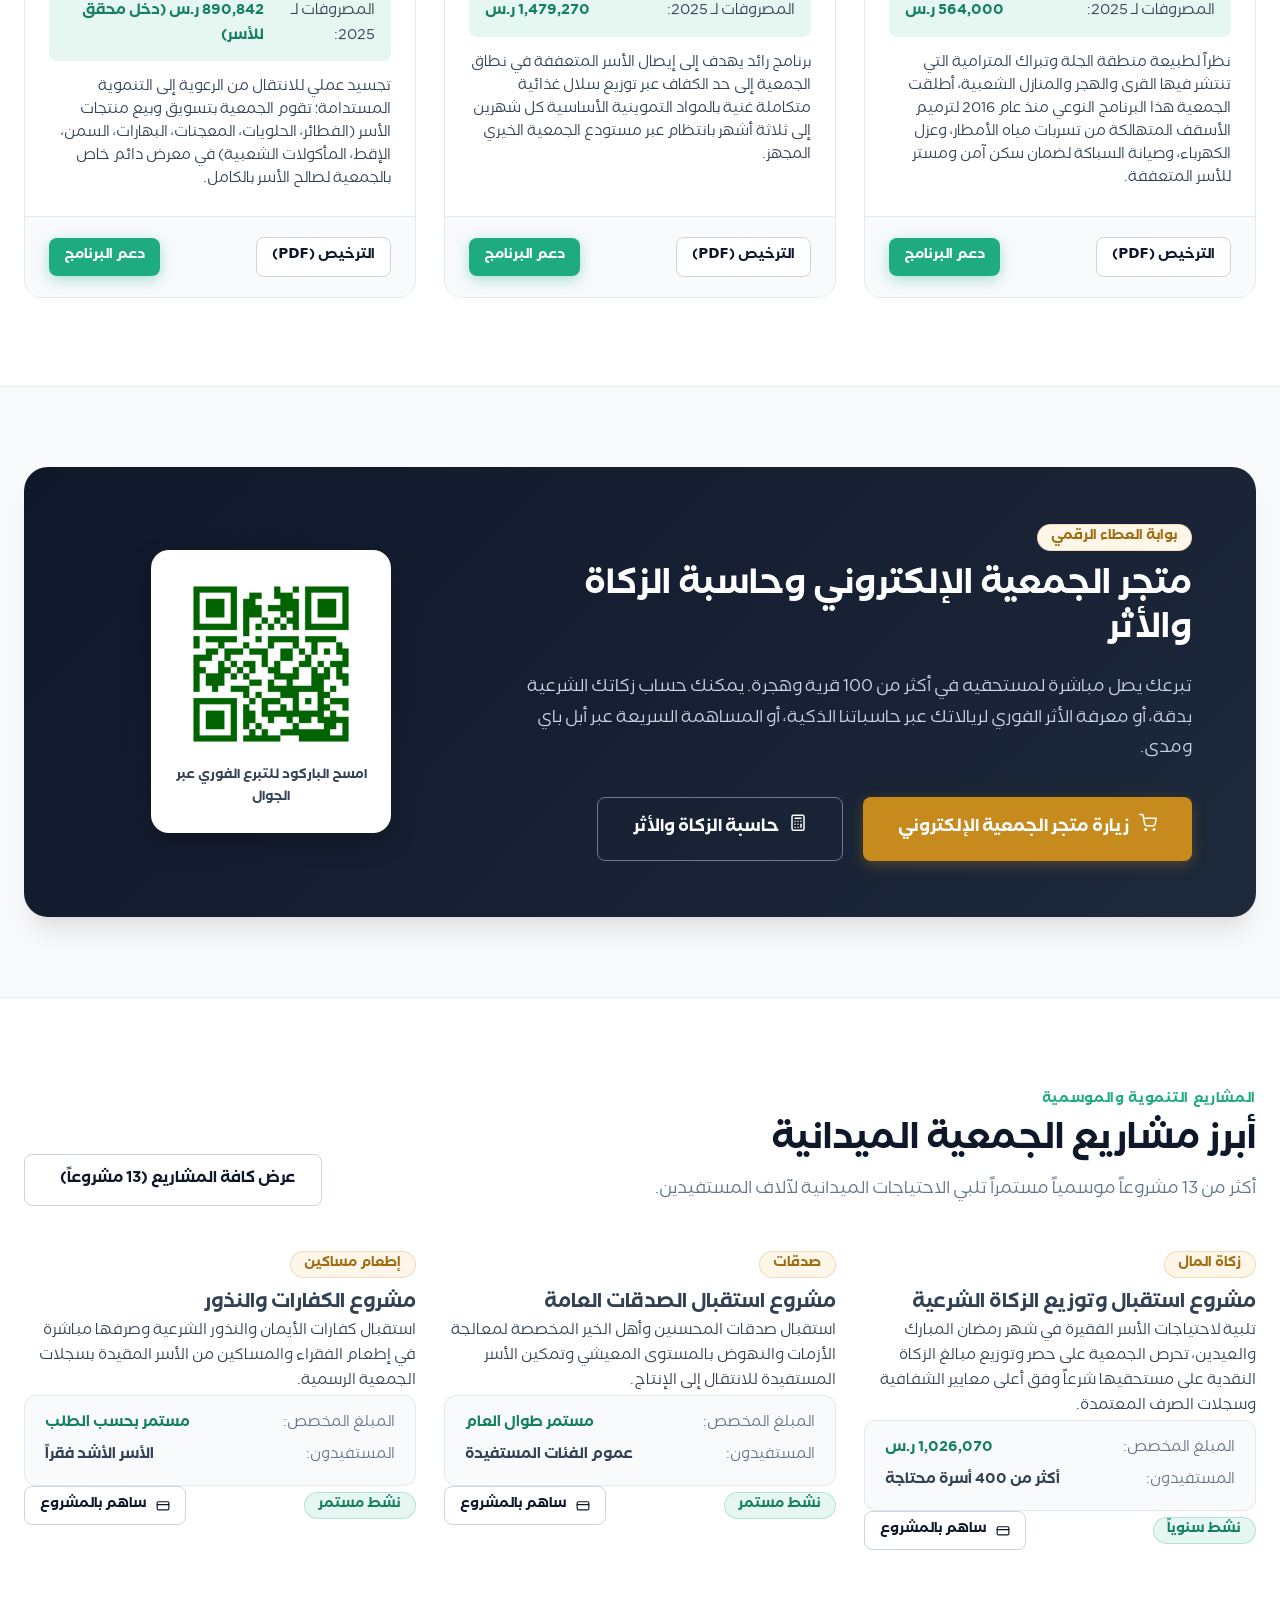
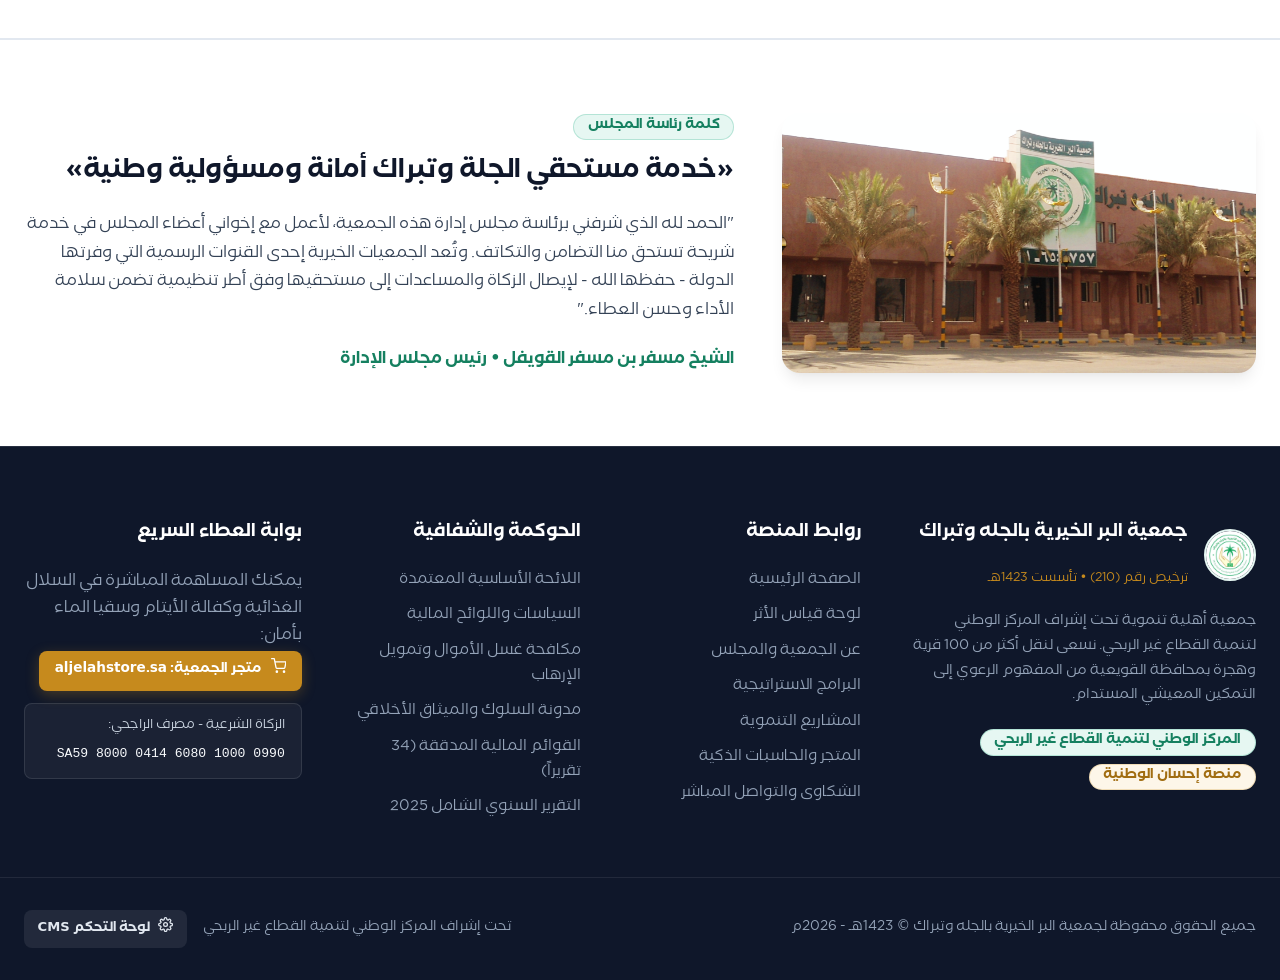
==== commit 17db8343: "feat(mobile): elevate hero cadre visual card above the fold on mobile viewports" ====
--- a/index.html
+++ b/index.html
@@ -85,14 +85,16 @@
                 <span class="hero-cta-cart-icon"></span>
                 <span>تبرع الآن عبر المتجر الإلكتروني</span>
               </a>
-              <a href="#impact" class="btn btn-outline btn-lg">
-                <span class="hero-cta-impact-icon"></span>
-                <span>لوحة قياس الأثر السنوي</span>
-              </a>
-              <a href="#store" class="btn btn-ghost">
-                <span class="hero-cta-calc-icon"></span>
-                <span>حاسبة الزكاة والأثر</span>
-              </a>
+              <div class="hero-ctas-subgroup">
+                <a href="#impact" class="btn btn-outline btn-lg">
+                  <span class="hero-cta-impact-icon"></span>
+                  <span>لوحة قياس الأثر السنوي</span>
+                </a>
+                <a href="#store" class="btn btn-ghost btn-lg">
+                  <span class="hero-cta-calc-icon"></span>
+                  <span>حاسبة الزكاة والأثر</span>
+                </a>
+              </div>
             </div>
 
             <!-- Stats Mini Banner -->
--- a/css/style.css
+++ b/css/style.css
@@ -523,6 +523,13 @@
   flex-wrap: wrap;
   gap: 1rem;
   margin-top: 0.5rem;
+  align-items: center;
+}
+
+.hero-ctas-subgroup {
+  display: flex;
+  gap: 1rem;
+  align-items: center;
 }
 
 .hero-stats-banner {
@@ -2740,28 +2747,128 @@
   .mobile-menu-toggle {
     display: flex;
   }
-  .hero-grid, .store-hero-grid, .contact-grid {
+  /* Hero Section Mobile Experience (Visual Hero First & Above the Fold) */
+  .hero-section {
+    padding: 1.25rem 0 2rem;
+  }
+  .hero-grid {
+    display: flex;
+    flex-direction: column;
+    gap: 1rem;
+  }
+  .hero-copy {
+    display: contents;
+  }
+  .hero-badge-row {
+    order: 1;
+    display: flex;
+    flex-wrap: wrap;
+    gap: 0.4rem;
+  }
+  .hero-badge-row .badge {
+    font-size: 0.75rem;
+    padding: 0.3rem 0.65rem;
+  }
+  .hero-title {
+    order: 2;
+    font-size: clamp(1.45rem, 5.5vw, 1.85rem) !important;
+    line-height: 1.35;
+    margin: 0;
+  }
+  .hero-visual-card {
+    order: 3;
+    width: 100%;
+    margin: 0.25rem 0 0.5rem;
+  }
+  .hero-main-photo-frame {
+    height: 220px;
+    border-radius: 16px;
+    border: 3px solid #FFFFFF;
+    box-shadow: 0 10px 25px -5px rgba(0, 0, 0, 0.12);
+  }
+  .hero-cadre-photo {
+    height: 100%;
+    object-fit: cover;
+  }
+  .hero-float-badge {
+    top: -0.65rem;
+    left: 0.5rem;
+    padding: 0.35rem 0.7rem;
+    gap: 0.5rem;
+  }
+  .hero-float-badge .icon-emblem {
+    width: 28px;
+    height: 28px;
+  }
+  .hero-float-text h4 {
+    font-size: 0.75rem;
+  }
+  .hero-float-text p {
+    font-size: 0.68rem;
+  }
+  .hero-photo-tag {
+    bottom: 0.5rem;
+    right: 0.5rem;
+    font-size: 0.72rem;
+    padding: 0.3rem 0.6rem;
+  }
+  .hero-subtitle {
+    order: 4;
+    font-size: 0.9rem;
+    line-height: 1.65;
+    color: var(--color-text-body);
+    margin: 0;
+  }
+  .hero-ctas {
+    order: 5;
+    display: flex;
+    flex-direction: column;
+    gap: 0.5rem;
+    margin-top: 0.25rem;
+    width: 100%;
+  }
+  .hero-ctas > .btn-primary {
+    width: 100%;
+    justify-content: center;
+    padding: 0.85rem 1rem;
+    font-size: 0.92rem;
+  }
+  .hero-ctas-subgroup {
+    display: grid;
+    grid-template-columns: 1fr 1fr;
+    gap: 0.5rem;
+    width: 100%;
+  }
+  .hero-ctas-subgroup .btn {
+    width: 100%;
+    justify-content: center;
+    padding: 0.65rem 0.5rem;
+    font-size: 0.8rem;
+    white-space: nowrap;
+  }
+  .hero-stats-banner {
+    order: 6;
+    grid-template-columns: repeat(3, 1fr) !important;
+    padding: 0.75rem 0.5rem;
+    gap: 0.4rem;
+    margin-top: 0.35rem;
+    text-align: center;
+  }
+  .hero-stat-card {
+    align-items: center;
+  }
+  .hero-stat-number {
+    font-size: 1.2rem;
+    line-height: 1.2;
+  }
+  .hero-stat-label {
+    font-size: 0.7rem;
+    line-height: 1.2;
+    margin-top: 0.15rem;
+  }
+  .store-hero-grid, .contact-grid {
     grid-template-columns: 1fr;
     gap: 2rem;
-  }
-  .hero-title {
-    font-size: clamp(1.6rem, 5.5vw, 2.2rem);
-    line-height: 1.3;
-  }
-  .hero-desc {
-    font-size: 0.95rem;
-  }
-  .hero-cta-group {
-    flex-direction: column;
-    width: 100%;
-  }
-  .hero-cta-group .btn {
-    width: 100%;
-    justify-content: center;
-  }
-  .hero-stats-banner {
-    grid-template-columns: 1fr;
-    gap: 0.75rem;
   }
   .dashboard-controls-card {
     flex-direction: column;
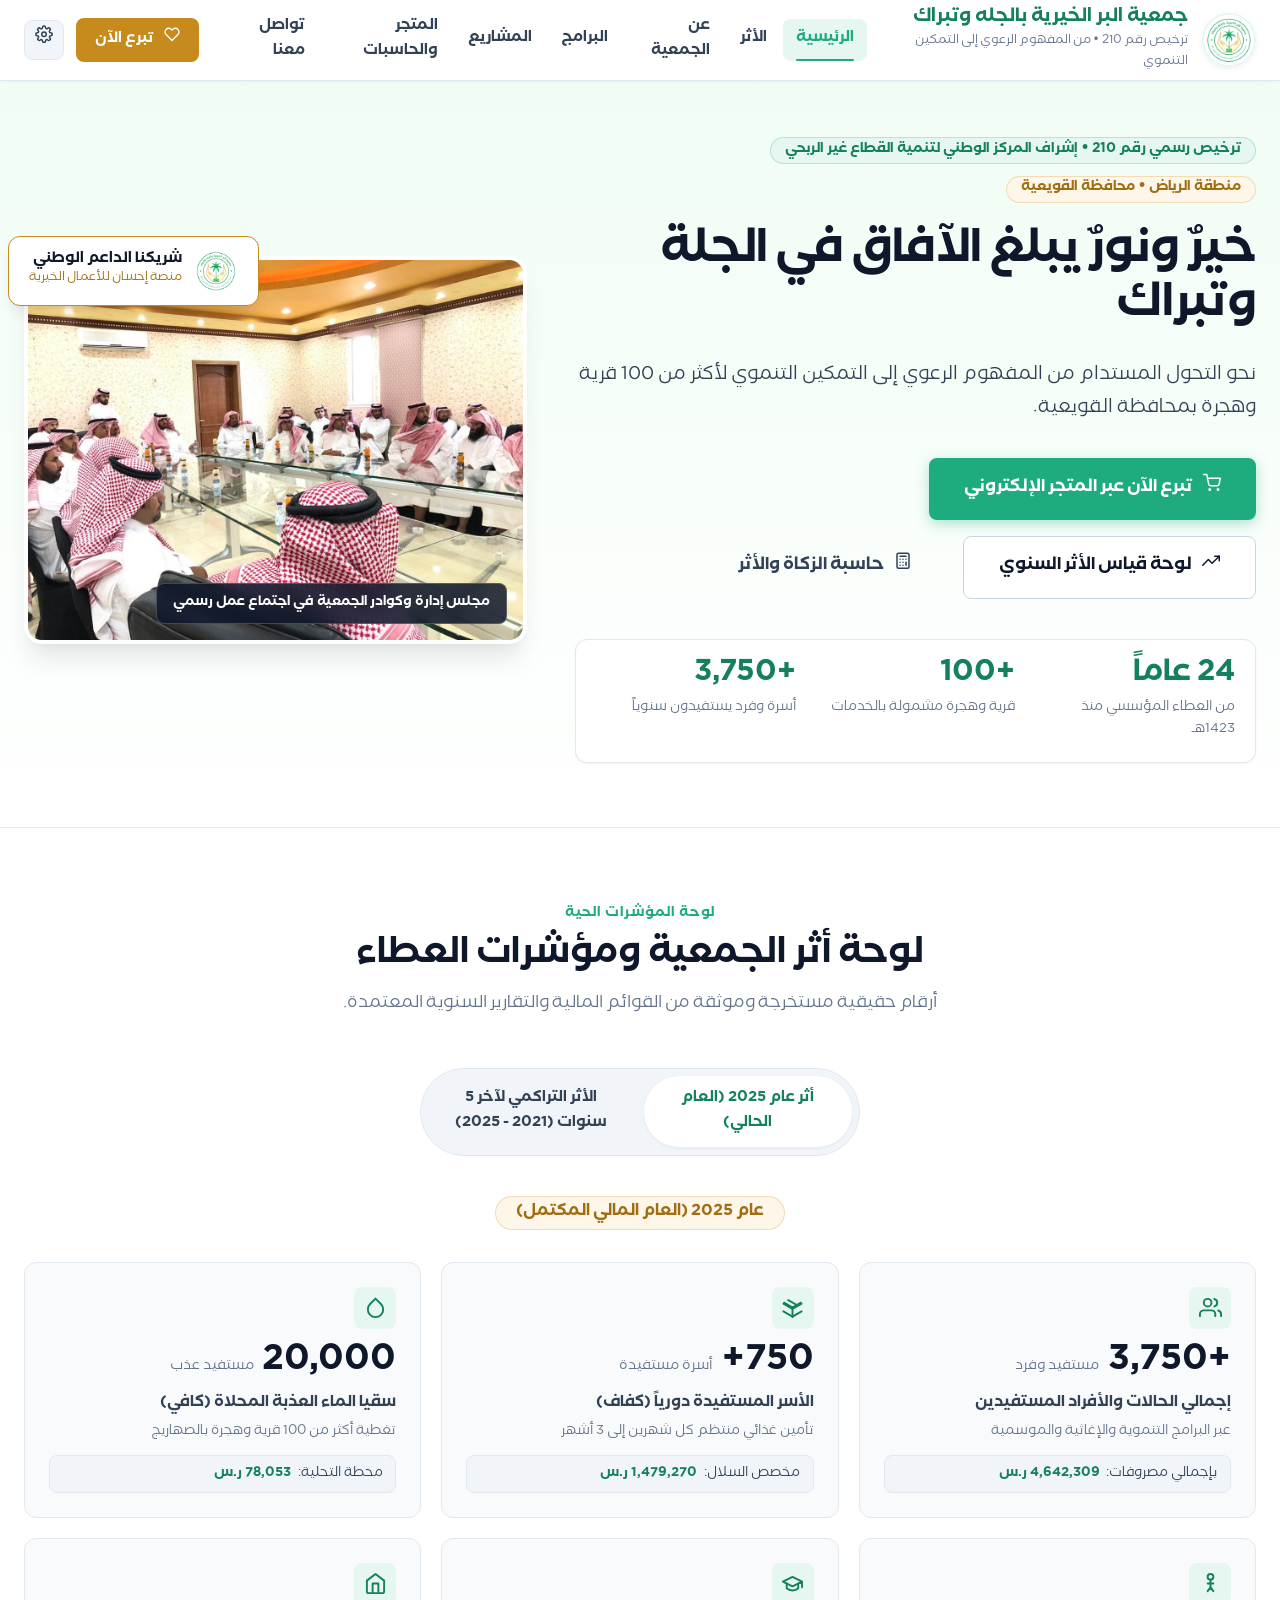
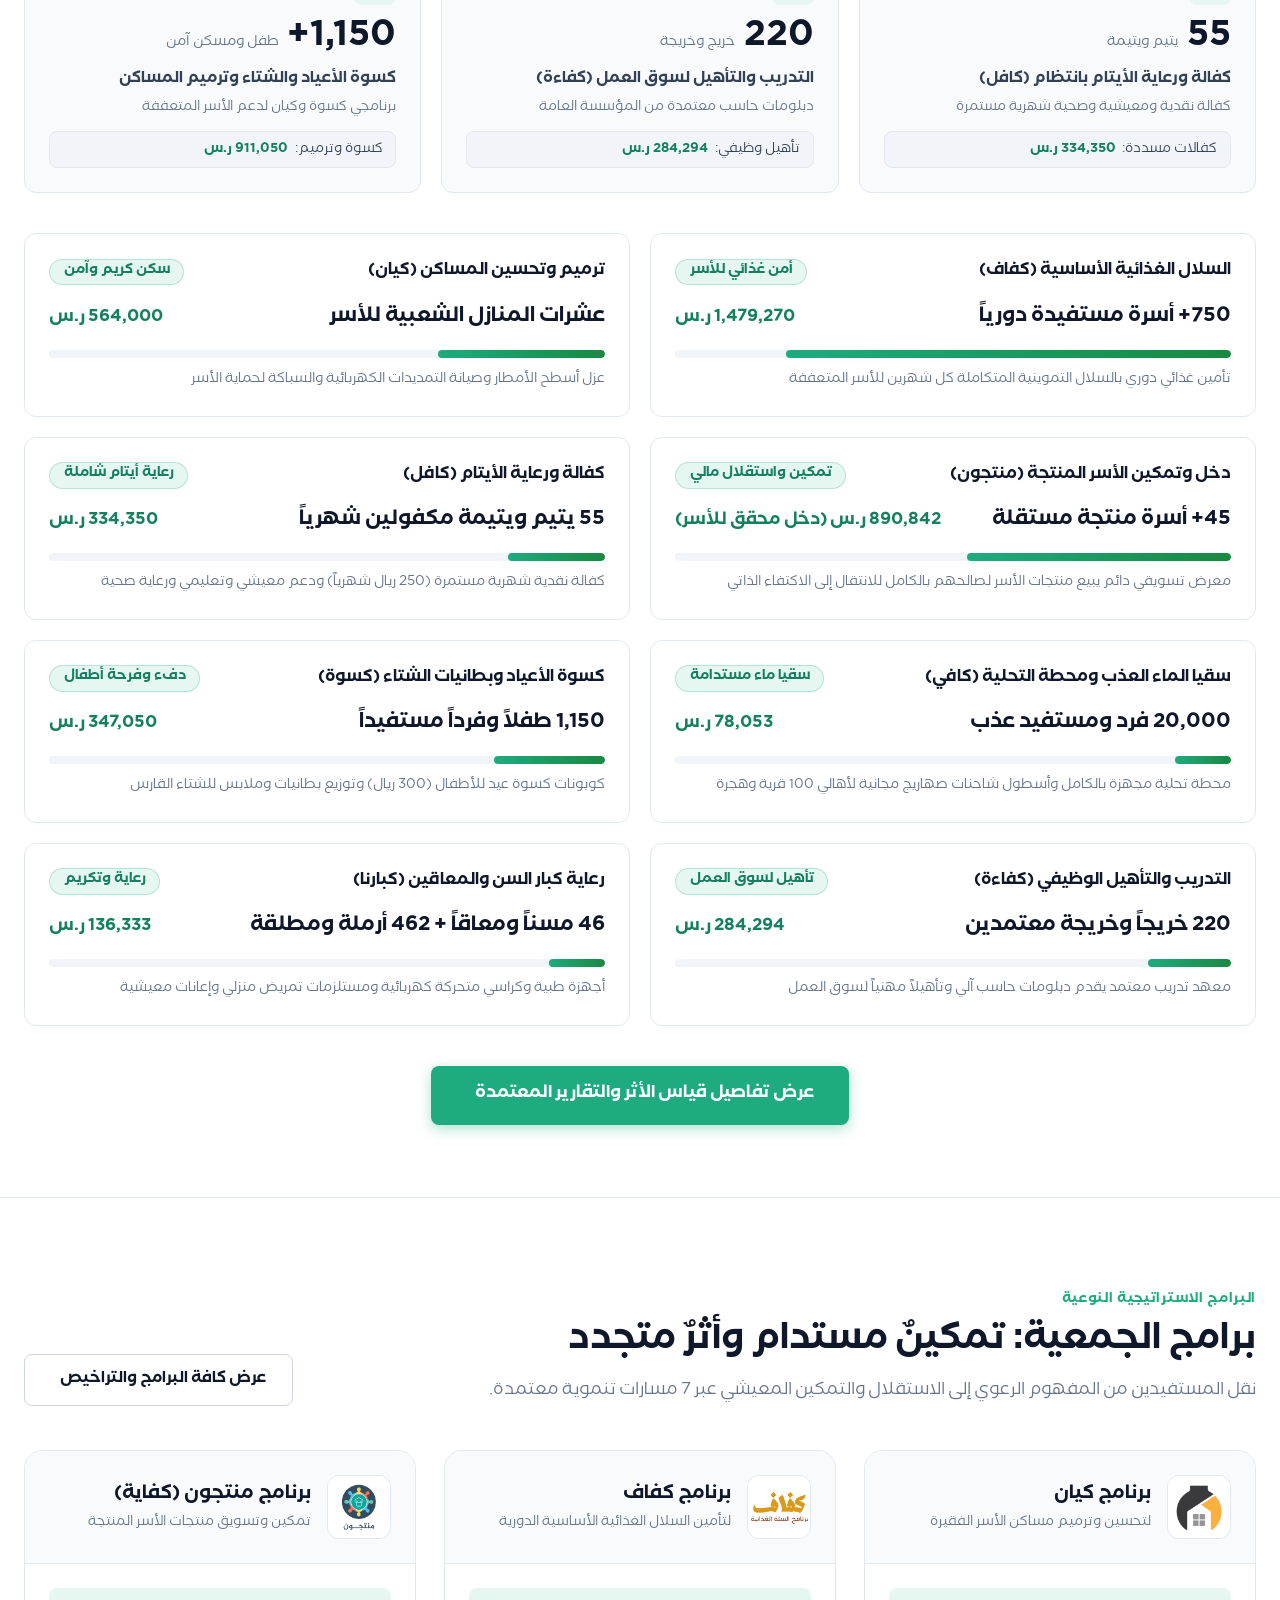
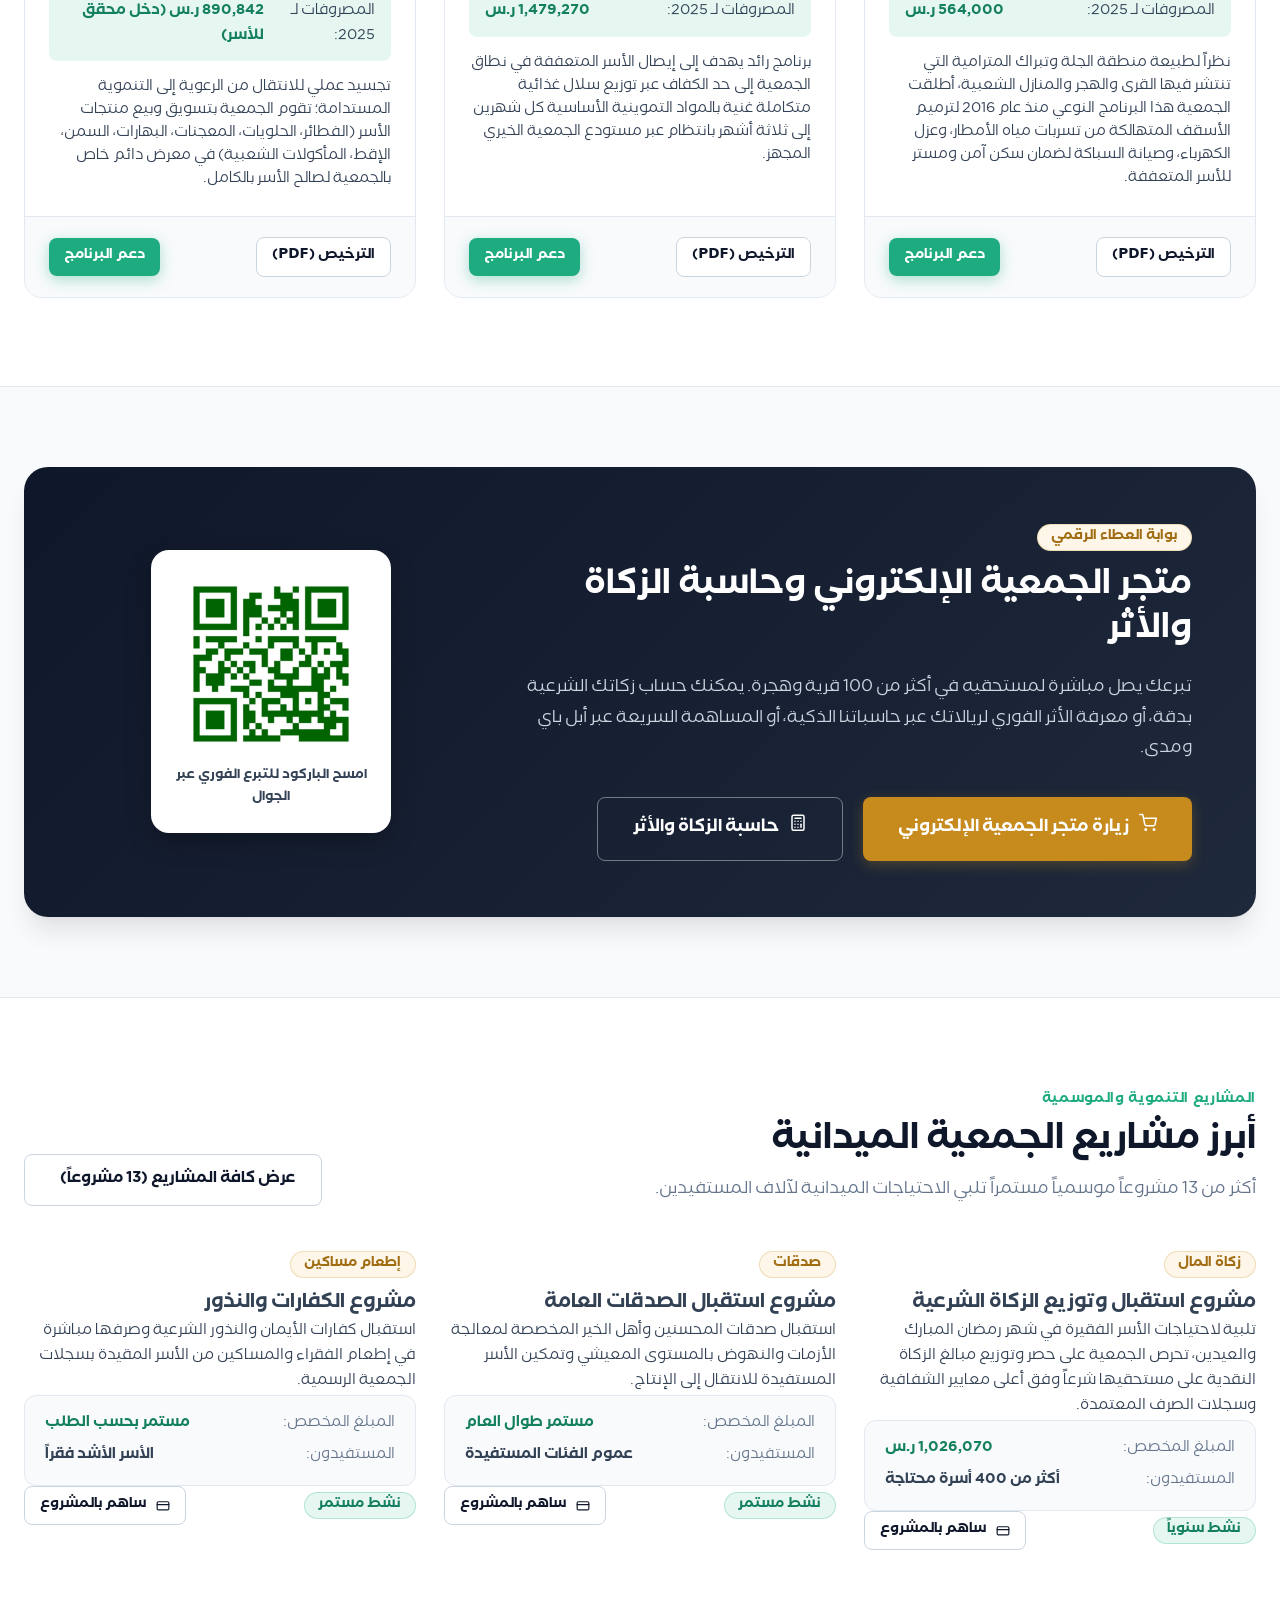
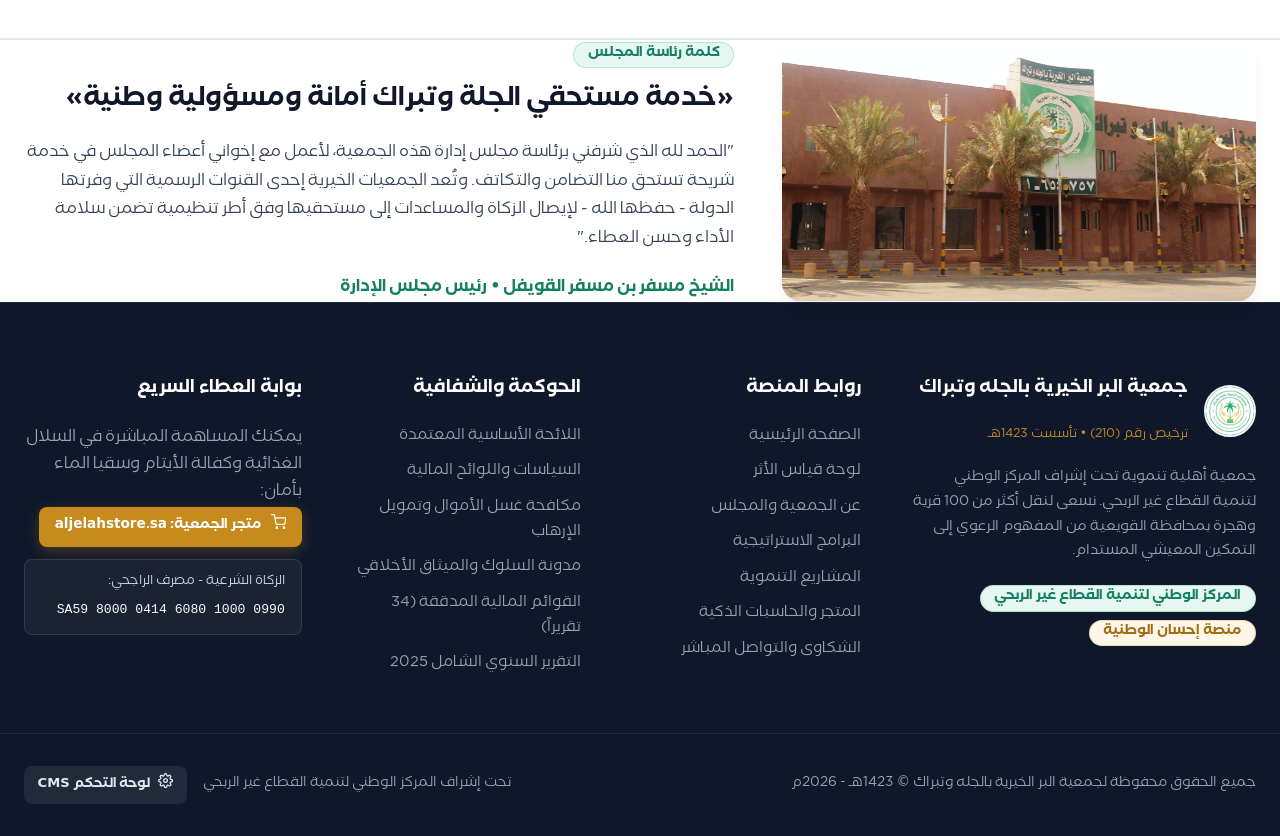
==== commit e5a3d71d: "feat(mobile): streamline mobile scroll flow with app swipe rails and compact sections" ====
--- a/index.html
+++ b/index.html
@@ -334,7 +334,7 @@
       </div>
 
       <!-- Leadership Statement Section -->
-      <div style="background: #FFFFFF; padding: 4.5rem 0; border-top: 1px solid var(--color-border);">
+      <div class="leadership-section-wrapper" style="background: #FFFFFF; border-top: 1px solid var(--color-border);">
         <div class="container leadership-grid">
           <div>
             <img id="hero-bldg-img" src="assets/building-e1592208490220.png" alt="مقر جمعية البر الخيرية بالجله وتبراك" style="border-radius: var(--radius-lg); box-shadow: var(--shadow-lg); width: 100%; height: 260px; object-fit: cover;">
@@ -377,10 +377,12 @@
             </div>
             <span class="badge badge-primary" style="font-size: 0.95rem; padding: 0.5rem 1rem;">من حدود المزاحمية حتى القويعية</span>
           </div>
-          <p style="color: var(--color-text-body); font-size: 0.95rem; line-height: 1.8; margin-bottom: 1.5rem;">
-            يمتد نطاق خدمات الجمعية بمركز الجلة وتبراك على طريق مكة السريع (مخرج 14) ليشمل القرى والهجر التالية: 
-            <strong>الجلة، تبراك، حلاة الجلة، قنيفذاء، الشدادية، الزهوة، جفن، ضب، حضينان، القرارة، الخبراء، فهاق، البيان، اللغفية، الشلوي، مشرفة، الخنافر، الخالدية، الوسطى، النباه، أم طليح، الروضة، السلمانية، السالمية، المانعية، الرفيعة، المرانية، آل راجح، العلياء، النطعان، الجديدة، آل حارث، العنادية، الزهرة، الصيهد، العماج، عشق بن شفلوت، المشاعلة، ذيب بن شفلوت، الأبرقية، الظافرية، عفرية، الخفق الجنوبي، الخلايق، الحوطة، النخيل، الشذوانية، لؤلؤة الجلة، الزبيرة، المعمورة، الضياغم، آل ظبية، نجد، الريان، الحمضة، البينة، ظلماء، البرحية، الحراضة، آل عفيص، سلطانة، بن نومة، الكمر، اللغف، مصيقرة، الكلا، آل مانعة، وغيرها من الهجر.</strong>
-          </p>
+          <div class="geo-villages-box">
+            <p style="color: var(--color-text-body); font-size: 0.92rem; line-height: 1.8; margin-bottom: 0;">
+              يمتد نطاق خدمات الجمعية بمركز الجلة وتبراك على طريق مكة السريع (مخرج 14) ليشمل القرى والهجر التالية: 
+              <strong>الجلة، تبراك، حلاة الجلة، قنيفذاء، الشدادية، الزهوة، جفن، ضب، حضينان، القرارة، الخبراء، فهاق، البيان، اللغفية، الشلوي، مشرفة، الخنافر، الخالدية، الوسطى، النباه، أم طليح، الروضة، السلمانية، السالمية، المانعية، الرفيعة، المرانية، آل راجح، العلياء، النطعان، الجديدة، آل حارث، العنادية، الزهرة، الصيهد، العماج، عشق بن شفلوت، المشاعلة، ذيب بن شفلوت، الأبرقية، الظافرية، عفرية، الخفق الجنوبي، الخلايق، الحوطة، النخيل، الشذوانية، لؤلؤة الجلة، الزبيرة، المعمورة، الضياغم، آل ظبية، نجد، الريان، الحمضة، البينة، ظلماء، البرحية، الحراضة، آل عفيص، سلطانة، بن نومة، الكمر، اللغف، مصيقرة، الكلا، آل مانعة، وغيرها من الهجر.</strong>
+            </p>
+          </div>
         </div>
 
         <!-- KPI Breakdown by Strategic Goals (Human Scale First) -->
--- a/css/style.css
+++ b/css/style.css
@@ -2870,72 +2870,216 @@
     grid-template-columns: 1fr;
     gap: 2rem;
   }
+  /* Compact Section Spacing on Mobile (Anti-Long-Scroll) */
+  .impact-dashboard-section,
+  .featured-programs-section,
+  .home-store-callout-section,
+  .featured-projects-section,
+  .leadership-section-wrapper,
+  .store-hero-banner-modern,
+  .store-featured-showcase-section,
+  .view-section > .container {
+    padding-top: 2rem !important;
+    padding-bottom: 2rem !important;
+  }
+  .section-head,
+  .section-head-split {
+    margin-bottom: 1.5rem !important;
+    gap: 0.75rem;
+  }
+  .section-title {
+    font-size: clamp(1.35rem, 5vw, 1.65rem) !important;
+    line-height: 1.35;
+  }
+  .section-desc {
+    font-size: 0.88rem !important;
+    line-height: 1.6;
+  }
+  .section-head-split {
+    flex-direction: column;
+    align-items: flex-start;
+  }
+  .section-head-split .btn {
+    width: 100%;
+    justify-content: center;
+    padding: 0.65rem 1rem;
+    font-size: 0.85rem;
+  }
+
+  /* Programs & Projects: Modern App Horizontal Swipe Rail on Mobile */
+  .programs-grid-clean,
+  .projects-grid-clean {
+    display: flex !important;
+    overflow-x: auto !important;
+    scroll-snap-type: x mandatory;
+    -webkit-overflow-scrolling: touch;
+    gap: 1rem;
+    padding-bottom: 0.85rem;
+    padding-top: 0.25rem;
+    margin-right: -1rem;
+    margin-left: -1rem;
+    padding-right: 1rem;
+    padding-left: 1rem;
+    scrollbar-width: none;
+  }
+  .programs-grid-clean::-webkit-scrollbar,
+  .projects-grid-clean::-webkit-scrollbar {
+    display: none;
+  }
+  .programs-grid-clean > *,
+  .projects-grid-clean > * {
+    flex: 0 0 85% !important;
+    max-width: 320px !important;
+    min-width: 270px !important;
+    scroll-snap-align: start;
+    margin: 0;
+  }
+  .program-card {
+    display: flex;
+    flex-direction: column;
+    justify-content: space-between;
+  }
+  .program-card-head {
+    padding: 1rem;
+    gap: 0.75rem;
+  }
+  .program-logo-thumb {
+    width: 44px;
+    height: 44px;
+  }
+  .program-card-body {
+    padding: 1rem;
+    gap: 0.5rem;
+  }
+  .program-card-footer {
+    padding: 0.85rem 1rem;
+    gap: 0.5rem;
+  }
+  .program-card-footer .btn {
+    flex: 1;
+    padding: 0.55rem 0.65rem;
+    font-size: 0.78rem;
+    justify-content: center;
+  }
+
   .dashboard-controls-card {
     flex-direction: column;
     align-items: stretch;
-    gap: 1rem;
+    padding: 0.85rem;
+    gap: 0.75rem;
   }
   .dashboard-mode-toggle {
     width: 100%;
     display: grid;
     grid-template-columns: 1fr 1fr;
+    gap: 0.35rem;
   }
   .dashboard-toggle-btn {
     width: 100%;
     text-align: center;
-    padding: 0.65rem 0.5rem;
+    padding: 0.6rem 0.5rem;
+    font-size: 0.82rem;
   }
   .dashboard-key-kpis {
     grid-template-columns: 1fr !important;
-    gap: 1rem;
+    gap: 0.75rem;
   }
   .dashboard-breakdown-grid {
     grid-template-columns: 1fr !important;
-    gap: 1rem;
+    gap: 0.75rem;
+  }
+  .breakdown-row-card {
+    padding: 1rem 1.15rem;
+    gap: 0.5rem;
+  }
+  .breakdown-title {
+    font-size: 0.92rem;
+  }
+  .breakdown-cases-highlight {
+    font-size: 1.1rem;
+  }
+  .breakdown-aid-desc {
+    font-size: 0.8rem;
+    line-height: 1.5;
+  }
+
+  .leadership-section-wrapper {
+    padding: 2rem 0 !important;
   }
   .leadership-grid {
     grid-template-columns: 1fr;
-    gap: 1.5rem;
-  }
+    gap: 1.25rem;
+  }
+  #hero-bldg-img {
+    height: 180px !important;
+    border-radius: var(--radius-md);
+  }
+
   .impact-strategic-grid {
     grid-template-columns: 1fr;
-    gap: 1.25rem;
-    margin-bottom: 2rem;
+    gap: 1rem;
+    margin-bottom: 1.5rem;
   }
   .impact-metrics-quad-grid {
     grid-template-columns: 1fr;
-    gap: 1rem;
+    gap: 0.85rem;
   }
   .annual-reports-grid {
     grid-template-columns: 1fr;
-    gap: 1.25rem;
+    gap: 1rem;
   }
   .bank-accounts-strip-grid {
     grid-template-columns: 1fr;
-    gap: 0.85rem;
-  }
-  .programs-grid-clean,
-  .projects-grid-clean {
-    grid-template-columns: 1fr;
-    gap: 1.25rem;
-  }
+    gap: 0.75rem;
+  }
+
   .store-callout-card {
     grid-template-columns: 1fr;
-    padding: 2rem 1.25rem;
-    gap: 1.75rem;
+    padding: 1.5rem 1.25rem;
+    gap: 1.25rem;
+    border-radius: var(--radius-lg);
   }
   .store-callout-title {
-    font-size: 1.5rem;
+    font-size: 1.35rem;
+    margin: 0.5rem 0 0.75rem;
+    line-height: 1.35;
   }
   .store-callout-desc {
-    font-size: 0.95rem;
-  }
+    font-size: 0.88rem;
+    line-height: 1.6;
+    margin-bottom: 1.25rem;
+  }
+  .store-callout-actions {
+    flex-direction: column;
+    gap: 0.5rem;
+    width: 100%;
+  }
+  .store-callout-actions .btn {
+    width: 100%;
+    justify-content: center;
+    padding: 0.75rem 1rem;
+    font-size: 0.88rem;
+  }
+  .qr-preview-box {
+    padding: 0.85rem;
+    max-width: 180px;
+    margin: 0 auto;
+    border-radius: var(--radius-md);
+  }
+  .qr-preview-img {
+    width: 120px;
+    height: 120px;
+  }
+  .qr-label {
+    font-size: 0.75rem;
+  }
+
   .store-hero-grid-modern {
     grid-template-columns: 1fr;
-    gap: 2rem;
+    gap: 1.5rem;
   }
   .store-modern-title {
-    font-size: 1.75rem;
+    font-size: 1.6rem;
   }
   .store-products-clean-grid {
     grid-template-columns: repeat(2, 1fr);
@@ -2943,24 +3087,76 @@
   }
   .program-horizontal-card {
     grid-template-columns: 1fr;
+    margin-bottom: 1.25rem;
   }
   .program-h-aside {
+    flex-direction: row;
+    justify-content: space-between;
+    align-items: center;
+    padding: 1rem 1.25rem;
     border-left: none;
     border-bottom: 1px solid var(--color-border);
-    padding: 1.5rem;
+  }
+  .program-h-logo {
+    width: 52px;
+    height: 52px;
   }
   .program-h-main {
-    padding: 1.5rem 1.25rem;
+    padding: 1.25rem;
+    gap: 0.5rem;
+  }
+  .program-h-title {
+    font-size: 1.15rem;
   }
   .program-h-bullets {
     grid-template-columns: 1fr;
-    gap: 0.5rem;
+    gap: 0.4rem;
   }
   .program-h-cta {
     border-right: none;
     border-top: 1px solid var(--color-border);
-    padding: 1.25rem;
-  }
+    padding: 1rem 1.25rem;
+    flex-direction: row;
+    gap: 0.5rem;
+  }
+  .program-h-cta .btn {
+    flex: 1;
+    font-size: 0.82rem;
+    padding: 0.6rem 0.5rem;
+    justify-content: center;
+  }
+
+  .geo-villages-box {
+    max-height: 140px;
+    overflow-y: auto;
+    background: var(--color-bg);
+    border: 1px solid var(--color-border);
+    border-radius: var(--radius-md);
+    padding: 0.85rem 1rem;
+    font-size: 0.88rem;
+    line-height: 1.7;
+  }
+  .about-tabs-nav {
+    display: flex !important;
+    overflow-x: auto !important;
+    flex-wrap: nowrap !important;
+    gap: 0.5rem;
+    padding-bottom: 0.5rem;
+    margin-inline: -1rem;
+    padding-inline: 1rem;
+    scrollbar-width: none;
+    -webkit-overflow-scrolling: touch;
+  }
+  .about-tabs-nav::-webkit-scrollbar {
+    display: none;
+  }
+  .about-tab-btn {
+    white-space: nowrap;
+    flex-shrink: 0;
+    padding: 0.6rem 0.95rem;
+    font-size: 0.85rem;
+  }
+
   .impact-simulation-preview {
     grid-template-columns: 1fr;
   }
@@ -2970,11 +3166,16 @@
   .gov-parts-list {
     grid-template-columns: 1fr;
   }
-  .bento-grid, .programs-grid, .board-grid, .social-feed-grid, .vision-grid-cards {
+  .bento-grid, .programs-grid, .social-feed-grid, .vision-grid-cards {
     grid-template-columns: 1fr;
   }
+  .board-grid {
+    grid-template-columns: 1fr 1fr;
+    gap: 0.75rem;
+  }
   .assembly-tags-grid {
-    grid-template-columns: 1fr;
+    grid-template-columns: 1fr 1fr;
+    gap: 0.5rem;
   }
   .store-products-quick-grid {
     grid-template-columns: repeat(2, 1fr) !important;
@@ -2987,7 +3188,7 @@
     grid-template-columns: 1fr;
   }
   .form-input, .form-textarea, .form-select {
-    min-height: 46px;
+    min-height: 44px;
     font-size: 16px;
   }
   .modal-dialog {
@@ -2998,9 +3199,34 @@
   .modal-header, .modal-body, .modal-footer {
     padding: 1.25rem;
   }
+
+  /* Compact 2-Col Footer on Mobile */
+  .site-footer {
+    padding: 2.5rem 0 5.5rem !important;
+  }
   .footer-grid {
-    grid-template-columns: 1fr;
-    gap: 2rem;
+    display: grid !important;
+    grid-template-columns: 1fr 1fr;
+    gap: 1.75rem 1.25rem;
+  }
+  .footer-col-brand {
+    grid-column: span 2;
+  }
+  .footer-col-donate {
+    grid-column: span 2;
+  }
+  .footer-brand-header {
+    margin-bottom: 0.75rem;
+  }
+  .footer-brand-desc {
+    font-size: 0.85rem;
+    line-height: 1.6;
+  }
+  .footer-bottom-bar {
+    flex-direction: column;
+    gap: 0.75rem;
+    text-align: center;
+    font-size: 0.8rem;
   }
   .top-notice-bar {
     display: none;
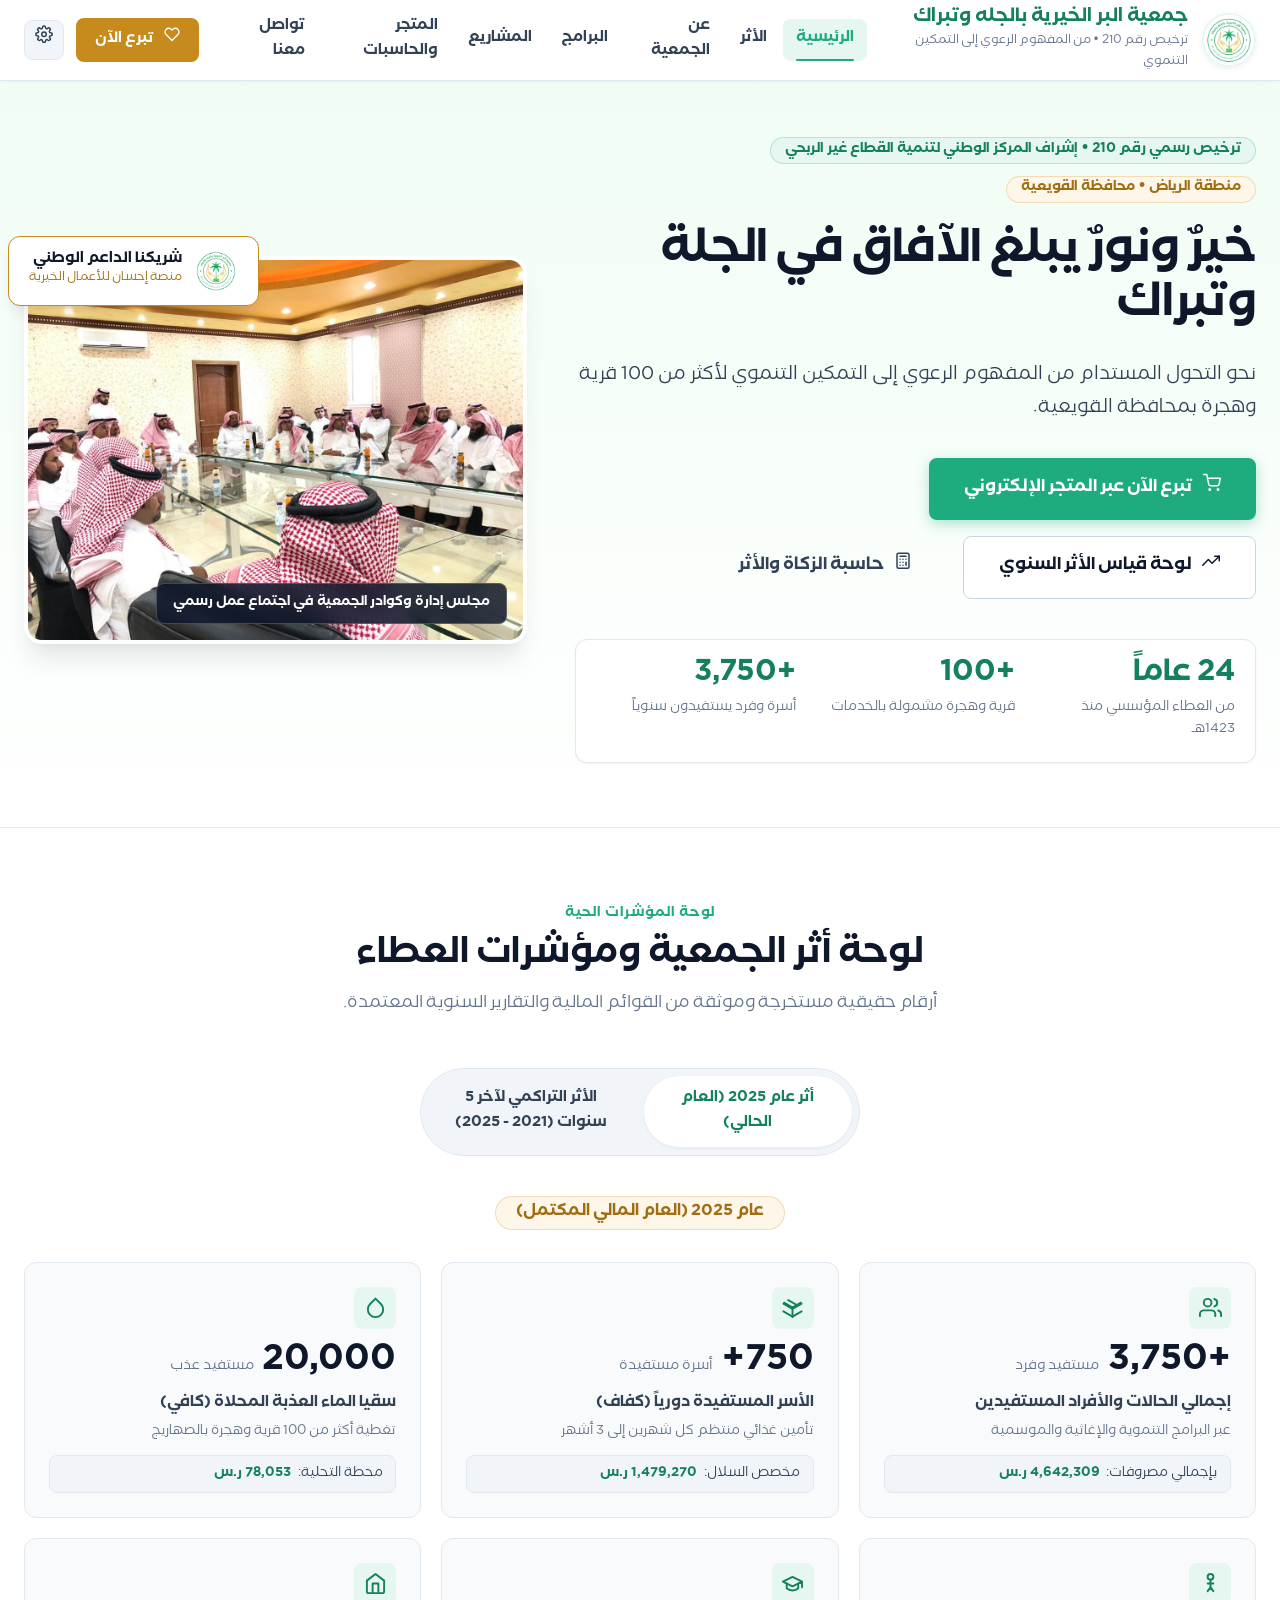
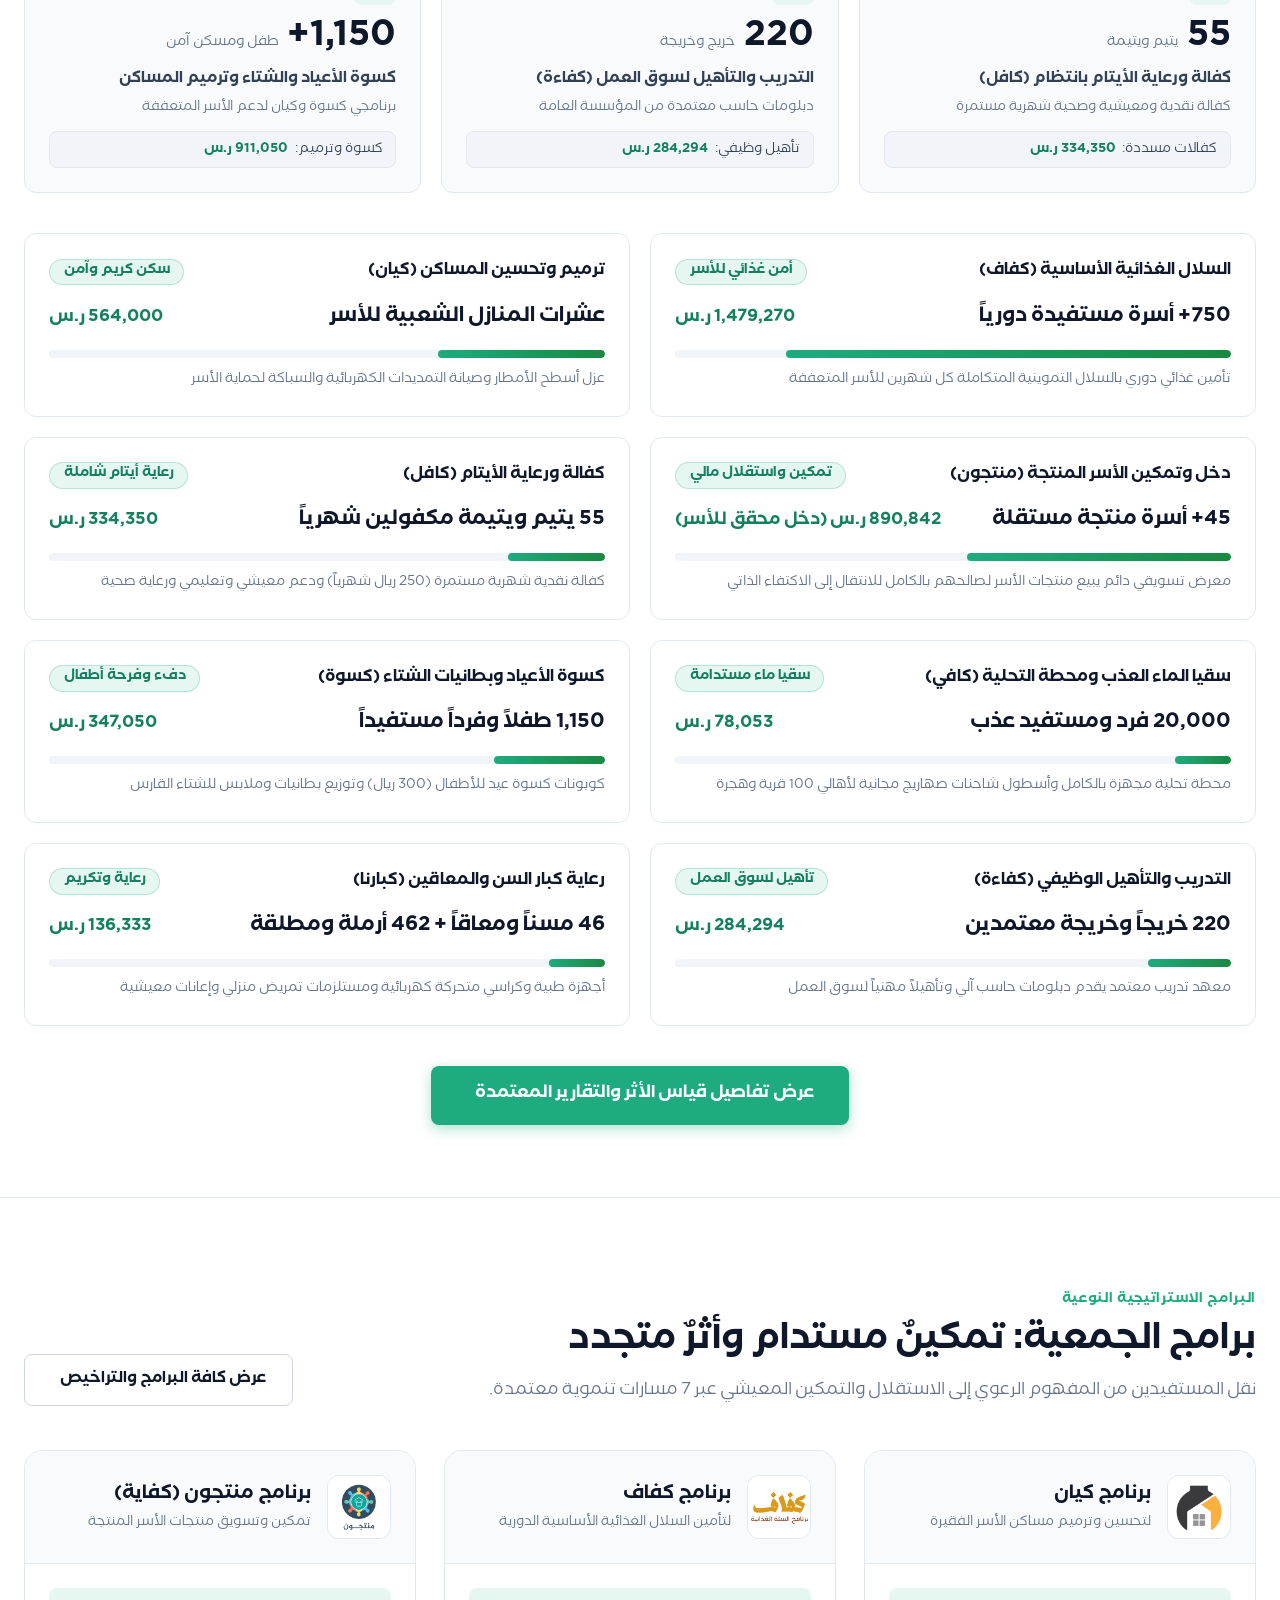
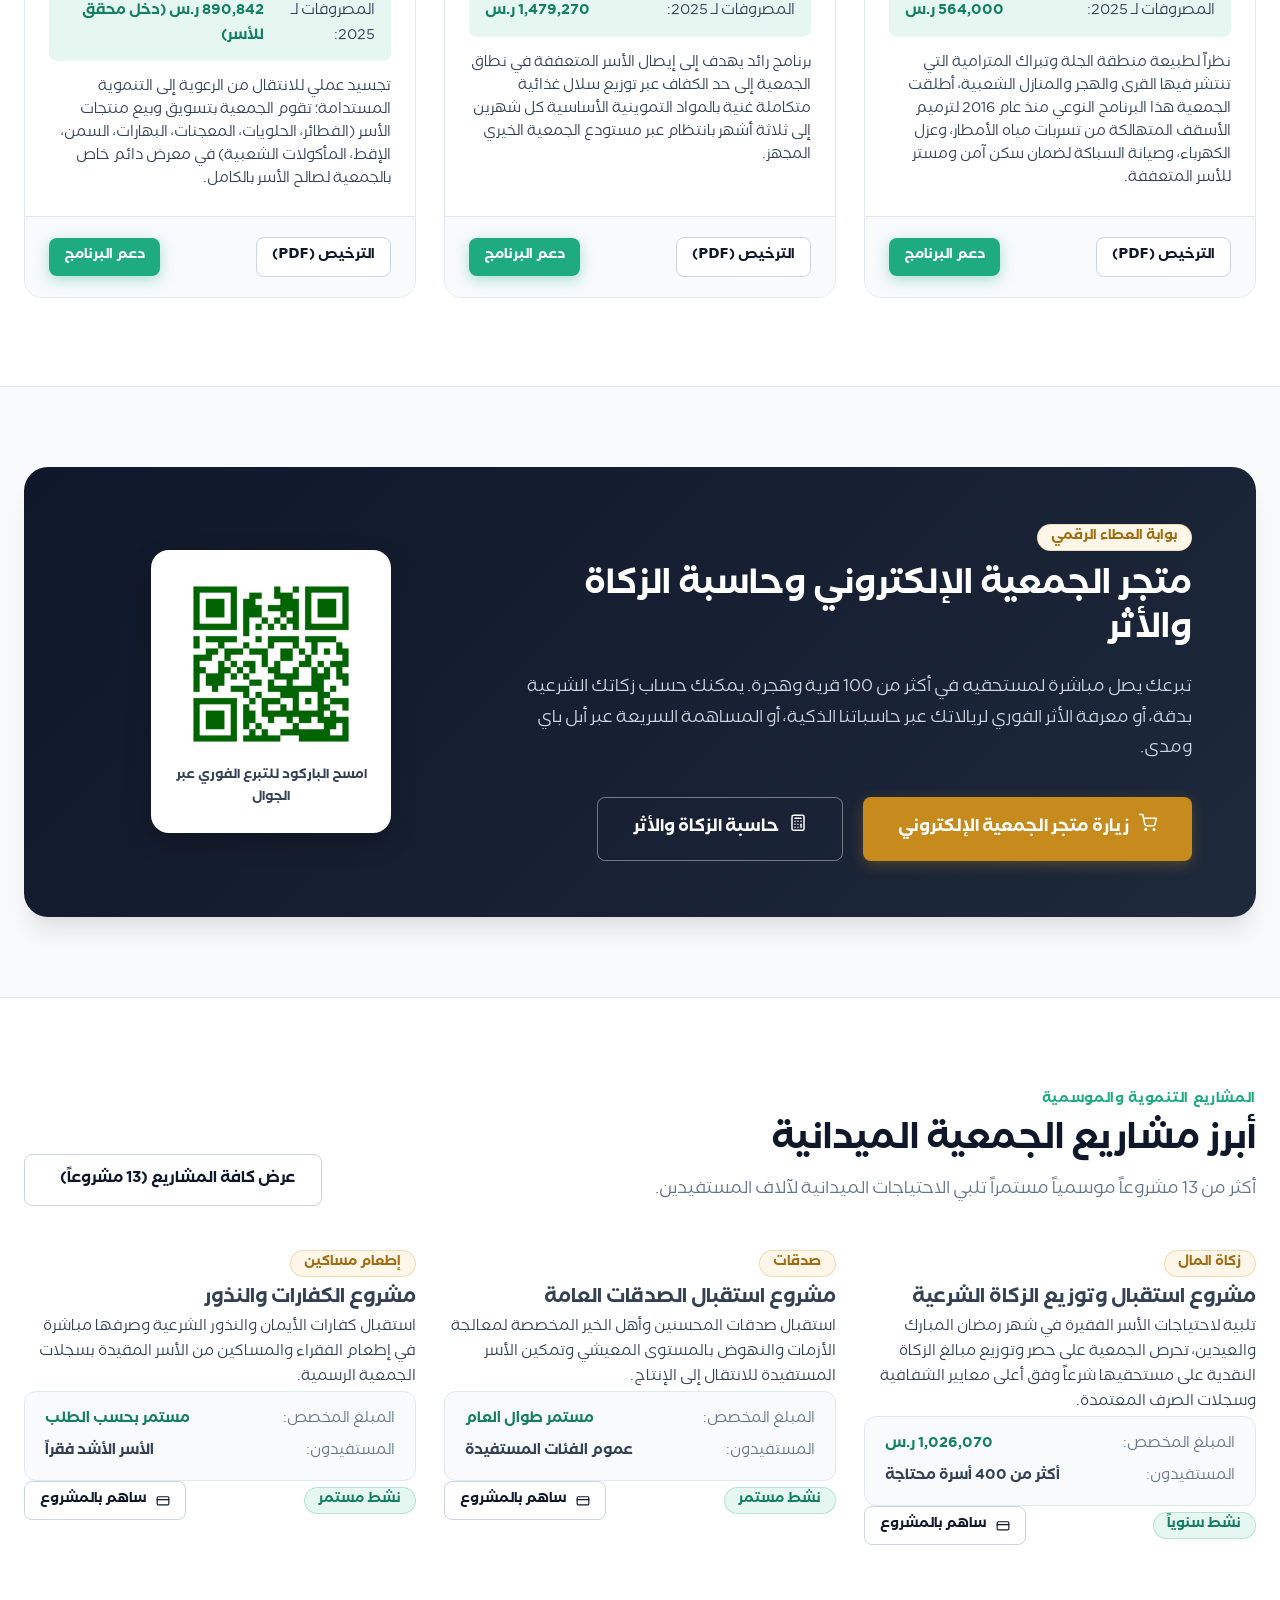
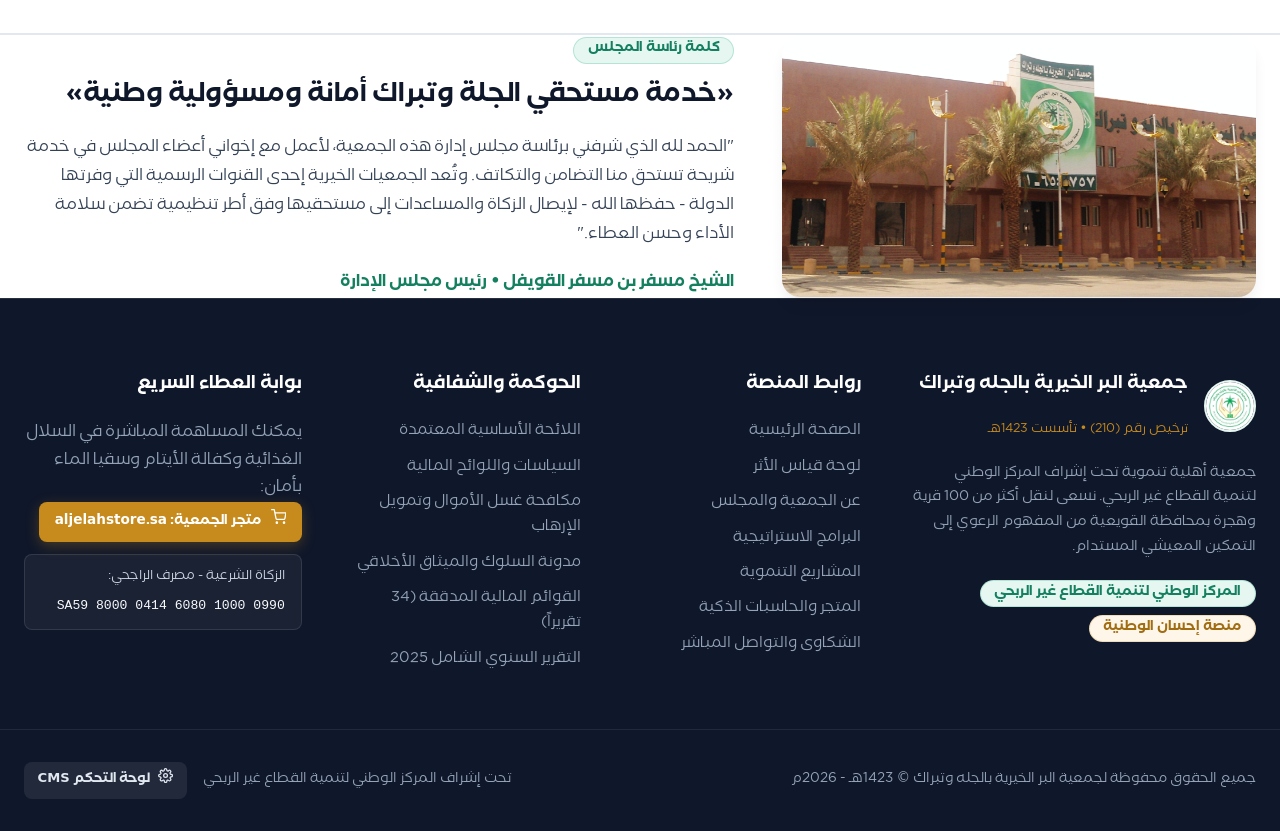
==== commit d55e3462: "feat(mobile): add interactive swipe navigation controls, dots, and card step badges" ====
--- a/index.html
+++ b/index.html
@@ -274,6 +274,29 @@
             </a>
           </div>
 
+          <!-- Mobile Swipe Indicator & Controls -->
+          <div class="mobile-swipe-indicator-bar">
+            <div class="mobile-swipe-hint">
+              <span class="swipe-hand-icon">
+                <svg width="15" height="15" viewBox="0 0 24 24" fill="none" stroke="currentColor" stroke-width="2" stroke-linecap="round" stroke-linejoin="round"><path d="M18 8L22 12L18 16"/><path d="M6 8L2 12L6 16"/><line x1="2" y1="12" x2="22" y2="12"/></svg>
+              </span>
+              <span>اسحب للتنقل أو اضغط الأسهم</span>
+            </div>
+            <div class="mobile-carousel-controls">
+              <button type="button" class="carousel-arrow-btn" id="programs-prev-btn" aria-label="السابق" title="السابق">
+                <svg width="13" height="13" viewBox="0 0 24 24" fill="none" stroke="currentColor" stroke-width="2.5" stroke-linecap="round" stroke-linejoin="round"><polyline points="9 18 15 12 9 6"/></svg>
+              </button>
+              <div class="mobile-carousel-dots" id="programs-carousel-dots">
+                <button type="button" class="carousel-dot active" data-index="0" aria-label="البرنامج 1" title="البرنامج 1"></button>
+                <button type="button" class="carousel-dot" data-index="1" aria-label="البرنامج 2" title="البرنامج 2"></button>
+                <button type="button" class="carousel-dot" data-index="2" aria-label="البرنامج 3" title="البرنامج 3"></button>
+              </div>
+              <button type="button" class="carousel-arrow-btn" id="programs-next-btn" aria-label="التالي" title="التالي">
+                <svg width="13" height="13" viewBox="0 0 24 24" fill="none" stroke="currentColor" stroke-width="2.5" stroke-linecap="round" stroke-linejoin="round"><polyline points="15 18 9 12 15 6"/></svg>
+              </button>
+            </div>
+          </div>
+
           <div id="home-programs-highlights" class="programs-grid-clean">
             <!-- Dynamically populated from data.js -->
           </div>
@@ -325,6 +348,29 @@
               <span>عرض كافة المشاريع (13 مشروعاً)</span>
               <span class="nav-icon" data-icon="arrow-left"></span>
             </a>
+          </div>
+
+          <!-- Mobile Swipe Indicator & Controls -->
+          <div class="mobile-swipe-indicator-bar">
+            <div class="mobile-swipe-hint">
+              <span class="swipe-hand-icon">
+                <svg width="15" height="15" viewBox="0 0 24 24" fill="none" stroke="currentColor" stroke-width="2" stroke-linecap="round" stroke-linejoin="round"><path d="M18 8L22 12L18 16"/><path d="M6 8L2 12L6 16"/><line x1="2" y1="12" x2="22" y2="12"/></svg>
+              </span>
+              <span>اسحب للتنقل أو اضغط الأسهم</span>
+            </div>
+            <div class="mobile-carousel-controls">
+              <button type="button" class="carousel-arrow-btn" id="projects-prev-btn" aria-label="السابق" title="السابق">
+                <svg width="13" height="13" viewBox="0 0 24 24" fill="none" stroke="currentColor" stroke-width="2.5" stroke-linecap="round" stroke-linejoin="round"><polyline points="9 18 15 12 9 6"/></svg>
+              </button>
+              <div class="mobile-carousel-dots" id="projects-carousel-dots">
+                <button type="button" class="carousel-dot active" data-index="0" aria-label="المشروع 1" title="المشروع 1"></button>
+                <button type="button" class="carousel-dot" data-index="1" aria-label="المشروع 2" title="المشروع 2"></button>
+                <button type="button" class="carousel-dot" data-index="2" aria-label="المشروع 3" title="المشروع 3"></button>
+              </div>
+              <button type="button" class="carousel-arrow-btn" id="projects-next-btn" aria-label="التالي" title="التالي">
+                <svg width="13" height="13" viewBox="0 0 24 24" fill="none" stroke="currentColor" stroke-width="2.5" stroke-linecap="round" stroke-linejoin="round"><polyline points="15 18 9 12 15 6"/></svg>
+              </button>
+            </div>
           </div>
 
           <div id="home-projects-highlights" class="projects-grid-clean">
--- a/css/style.css
+++ b/css/style.css
@@ -939,6 +939,12 @@
   display: grid;
   grid-template-columns: repeat(3, 1fr);
   gap: 1.75rem;
+}
+
+/* Mobile Carousel Controls (Hidden on Desktop) */
+.mobile-swipe-indicator-bar,
+.mobile-card-counter {
+  display: none !important;
 }
 
 /* Dedicated Home Store Callout */
@@ -2906,7 +2912,96 @@
     font-size: 0.85rem;
   }
 
-  /* Programs & Projects: Modern App Horizontal Swipe Rail on Mobile */
+  /* Programs & Projects: Modern App Horizontal Swipe Rail with Controls on Mobile */
+  .mobile-swipe-indicator-bar {
+    display: flex !important;
+    align-items: center;
+    justify-content: space-between;
+    background: #F8FAFC;
+    border: 1px solid #E2E8F0;
+    border-radius: 9999px;
+    padding: 0.4rem 0.75rem;
+    margin-bottom: 0.85rem;
+    font-size: 0.78rem;
+    box-shadow: 0 1px 3px rgba(0, 0, 0, 0.03);
+  }
+  .mobile-swipe-hint {
+    display: inline-flex;
+    align-items: center;
+    gap: 0.4rem;
+    font-weight: 700;
+    color: var(--color-primary-dark);
+  }
+  .swipe-hand-icon {
+    display: inline-flex;
+    align-items: center;
+    justify-content: center;
+    color: var(--color-primary);
+    animation: swipePulse 2s infinite ease-in-out;
+  }
+  @keyframes swipePulse {
+    0%, 100% { transform: translateX(0); }
+    50% { transform: translateX(-4px); }
+  }
+  .mobile-carousel-controls {
+    display: inline-flex;
+    align-items: center;
+    gap: 0.35rem;
+  }
+  .carousel-arrow-btn {
+    display: inline-flex;
+    align-items: center;
+    justify-content: center;
+    width: 24px;
+    height: 24px;
+    border-radius: 50%;
+    background: #FFFFFF;
+    border: 1px solid #CBD5E1;
+    color: var(--color-text-title);
+    cursor: pointer;
+    padding: 0;
+    transition: all 0.2s ease;
+  }
+  .carousel-arrow-btn:active {
+    background: var(--color-primary);
+    color: #FFFFFF;
+    border-color: var(--color-primary);
+    transform: scale(0.92);
+  }
+  .mobile-carousel-dots {
+    display: inline-flex;
+    align-items: center;
+    gap: 0.3rem;
+    padding: 0 0.15rem;
+  }
+  .carousel-dot {
+    width: 7px;
+    height: 7px;
+    border-radius: 9999px;
+    background: #CBD5E1;
+    border: none;
+    padding: 0;
+    cursor: pointer;
+    transition: all 0.25s cubic-bezier(0.4, 0, 0.2, 1);
+  }
+  .carousel-dot.active {
+    width: 18px;
+    background: var(--color-primary);
+    box-shadow: 0 2px 5px rgba(30, 171, 128, 0.35);
+  }
+  .mobile-card-counter {
+    display: inline-flex !important;
+    align-items: center;
+    justify-content: center;
+    font-size: 0.72rem;
+    font-weight: 700;
+    color: var(--color-primary-dark);
+    background: rgba(30, 171, 128, 0.12);
+    border: 1px solid rgba(30, 171, 128, 0.25);
+    padding: 0.1rem 0.45rem;
+    border-radius: 9999px;
+  }
+
   .programs-grid-clean,
   .projects-grid-clean {
     display: flex !important;
@@ -2933,6 +3028,9 @@
     min-width: 270px !important;
     scroll-snap-align: start;
     margin: 0;
+    border: 1.5px solid var(--color-border) !important;
+    border-radius: var(--radius-lg) !important;
+    box-shadow: 0 4px 14px rgba(0, 0, 0, 0.05) !important;
   }
   .program-card {
     display: flex;
